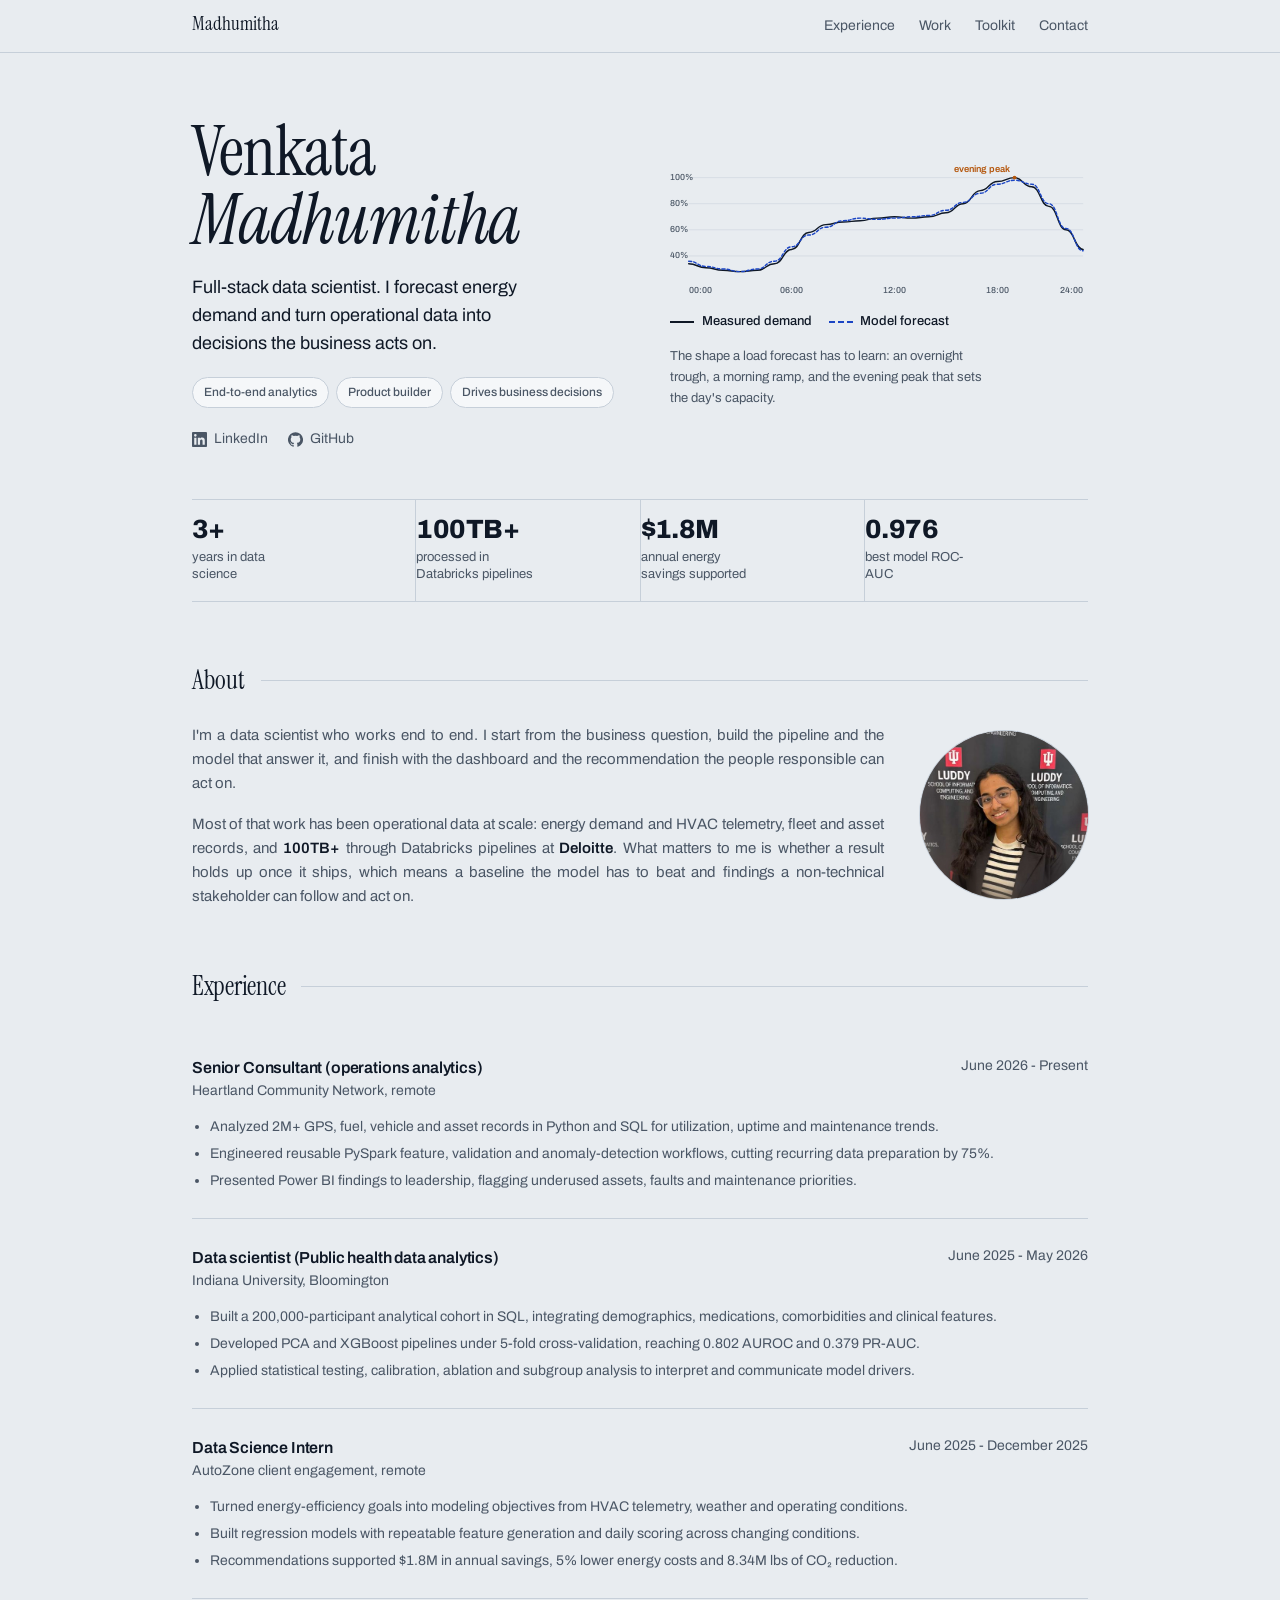
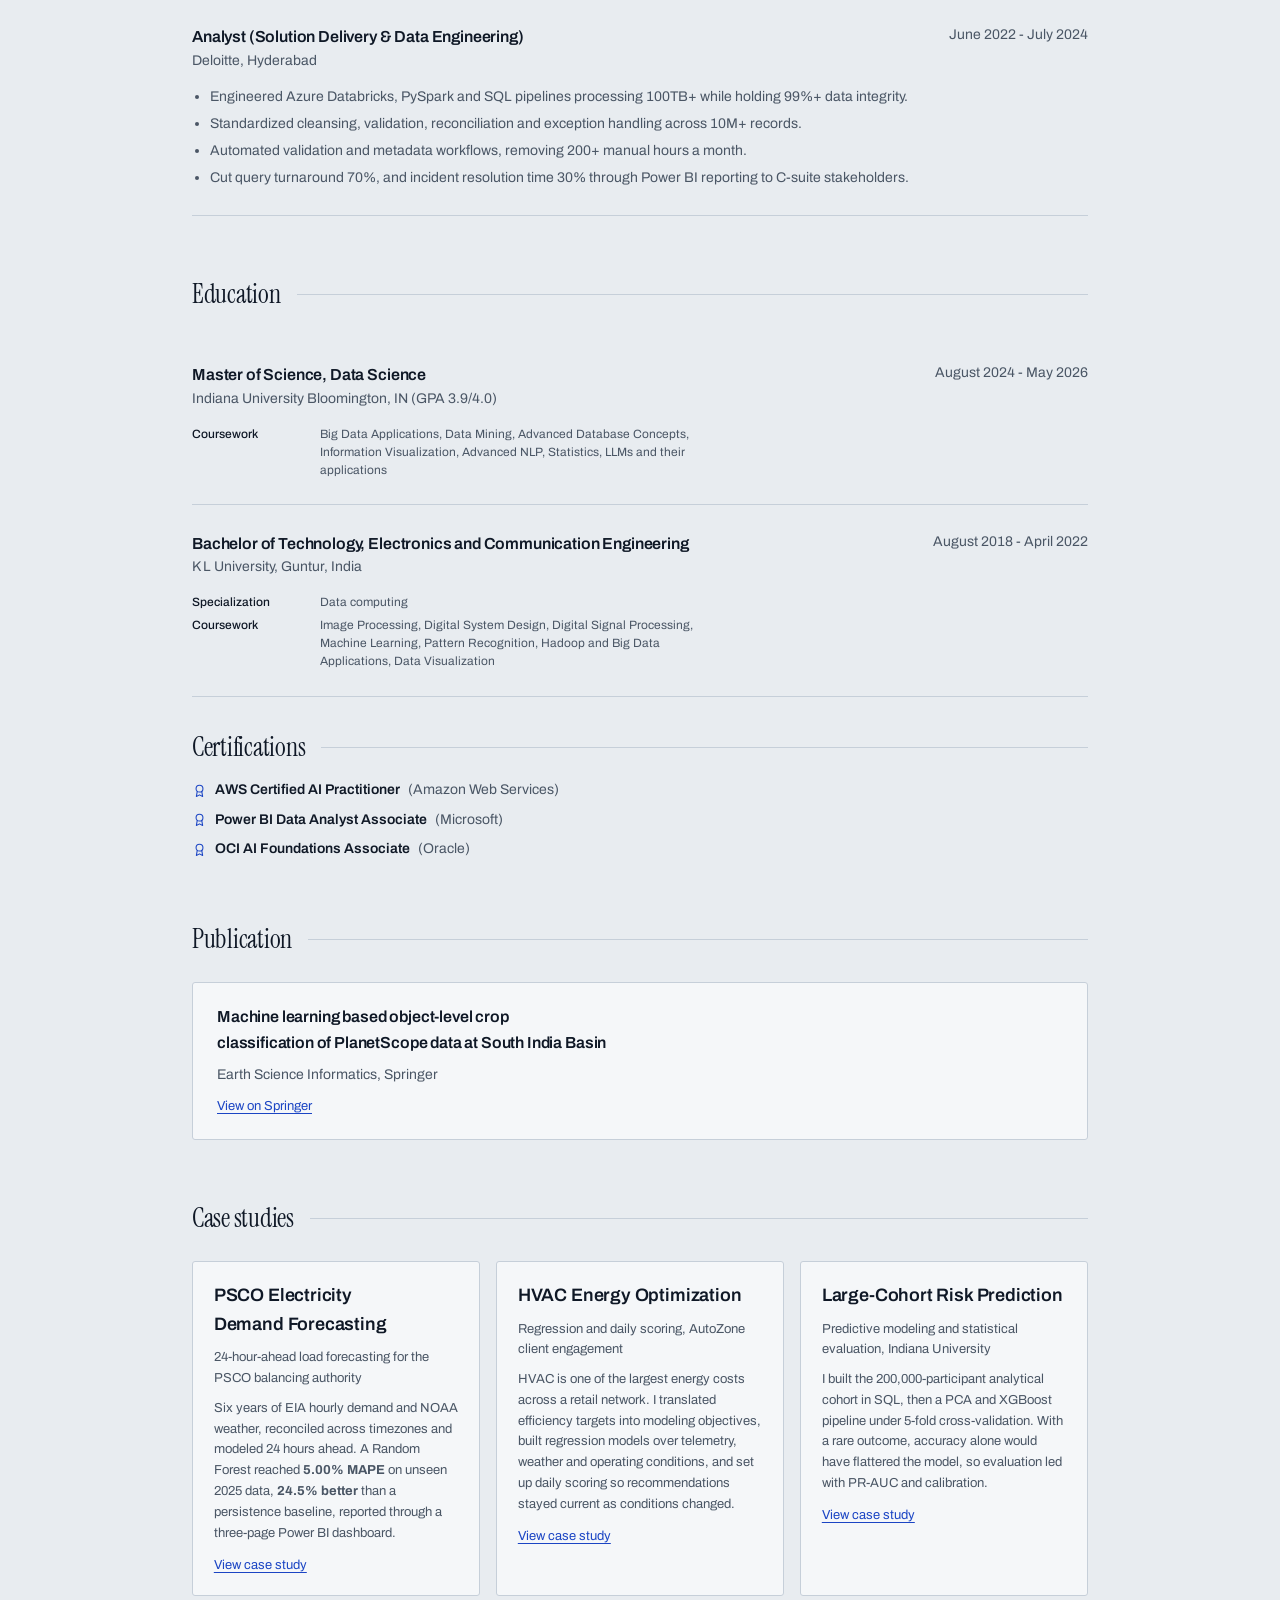
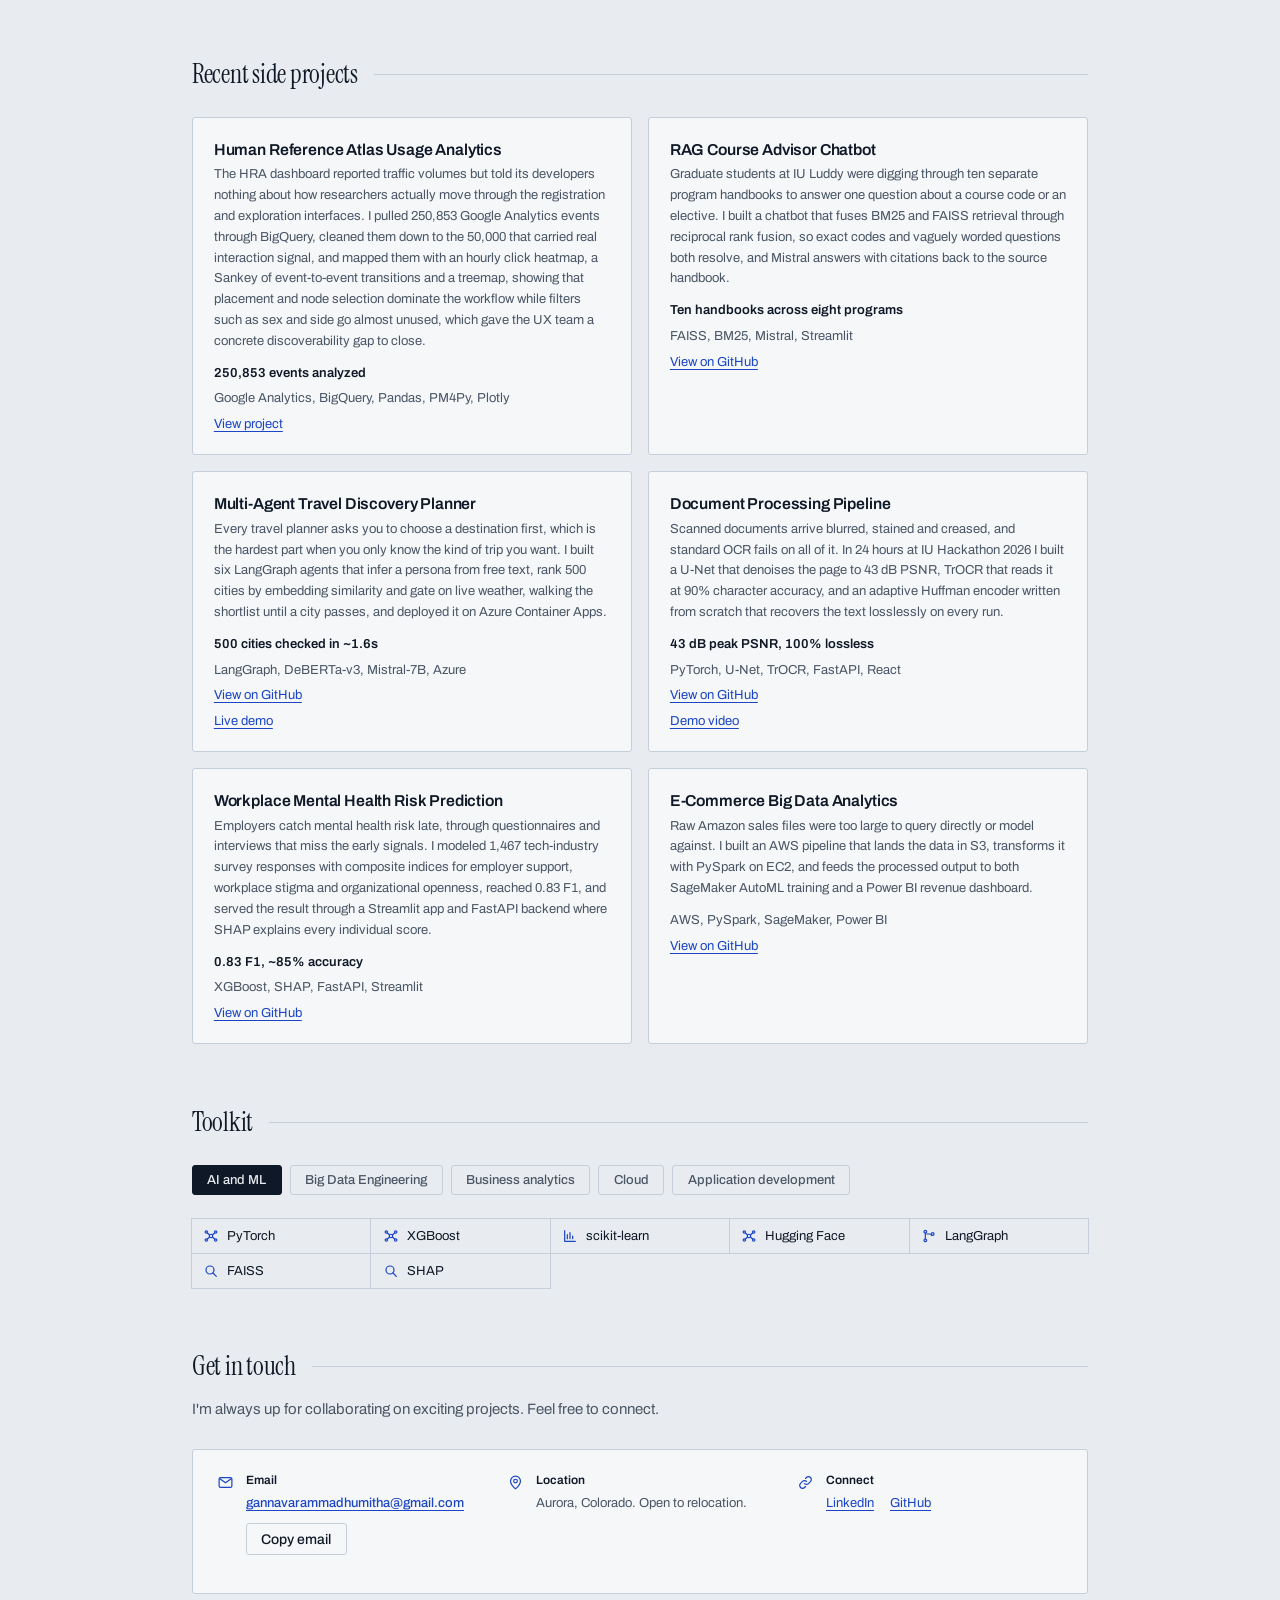
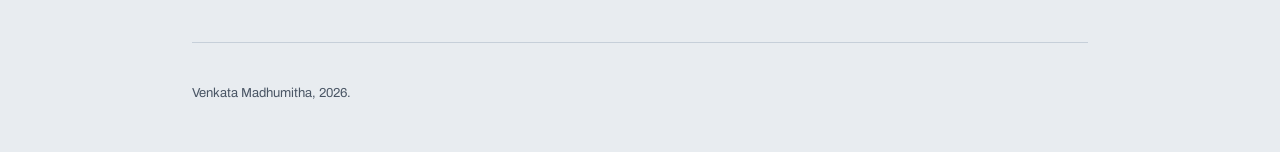
==== index.html @ 1f5f9b19 "Write the PSCO demand forecasting case study from the project notebook Replaces placeholder figures " ====
<!doctype html>
<html lang="en">
<head>
<meta charset="utf-8">
<meta name="viewport" content="width=device-width,initial-scale=1,viewport-fit=cover">
<title>Venkata Madhumitha</title>
<meta name="description" content="Venkata Madhumitha, data scientist. Energy demand forecasting, telemetry modeling, and the pipelines and dashboards behind them.">
<link rel="preconnect" href="https://fonts.googleapis.com">
<link rel="preconnect" href="https://fonts.gstatic.com" crossorigin>
<link rel="stylesheet" href="https://fonts.googleapis.com/css2?family=Archivo:wght@400;500;600;700;800&family=Instrument+Serif:ital@0;1&display=swap">
<link rel="stylesheet" href="style.css">
</head>
<body>
<header class="masthead">
  <div class="wrap">
    <strong>Madhumitha</strong>
    <nav aria-label="Sections">
      <a href="#roles">Experience</a>
      <a href="#work">Work</a>
      <a href="#toolkit">Toolkit</a>
      <a href="#reach">Contact</a>
    </nav>
  </div>
</header>

<div class="wrap">
  <div class="herorow">
    <div class="open">
      <h1>Venkata<br><em>Madhumitha</em></h1>
      <p class="say">Full-stack data scientist. I forecast energy demand and turn operational data into decisions the business acts on.</p>
      <p class="roles"><span>End-to-end analytics</span><span>Product builder</span><span>Drives business decisions</span></p>
      <p class="where"><a href="https://linkedin.com/in/madhumithagv" target="_blank" rel="noopener"><svg viewBox="0 0 24 24" aria-hidden="true"><path d="M20.45 20.45h-3.56v-5.57c0-1.33-.02-3.04-1.85-3.04-1.85 0-2.14 1.45-2.14 2.94v5.67H9.35V9h3.41v1.56h.05c.48-.9 1.63-1.85 3.37-1.85 3.6 0 4.27 2.37 4.27 5.45v6.29zM5.34 7.43a2.06 2.06 0 1 1 0-4.13 2.06 2.06 0 0 1 0 4.13zM7.12 20.45H3.55V9h3.57v11.45zM22.22 0H1.77C.79 0 0 .77 0 1.72v20.56C0 23.23.79 24 1.77 24h20.45c.98 0 1.78-.77 1.78-1.72V1.72C24 .77 23.2 0 22.22 0z"/></svg><span>LinkedIn</span></a><a href="https://github.com/madhumitha-gv" target="_blank" rel="noopener"><svg viewBox="0 0 24 24" aria-hidden="true"><path d="M12 .3a12 12 0 0 0-3.79 23.4c.6.11.82-.26.82-.58v-2.23c-3.34.73-4.04-1.42-4.04-1.42-.55-1.39-1.33-1.76-1.33-1.76-1.09-.74.08-.73.08-.73 1.2.09 1.84 1.24 1.84 1.24 1.07 1.84 2.81 1.31 3.5 1 .1-.78.42-1.31.76-1.61-2.67-.3-5.47-1.33-5.47-5.93 0-1.31.47-2.38 1.24-3.22-.14-.3-.54-1.52.1-3.18 0 0 1.01-.32 3.3 1.23a11.5 11.5 0 0 1 6 0c2.29-1.55 3.3-1.23 3.3-1.23.64 1.66.24 2.88.12 3.18a4.65 4.65 0 0 1 1.23 3.22c0 4.61-2.8 5.63-5.48 5.92.42.36.81 1.1.81 2.22v3.29c0 .32.21.7.82.58A12 12 0 0 0 12 .3z"/></svg><span>GitHub</span></a></p>
    </div>

    <figure>
      <svg class="plot" viewBox="0 0 760 250" role="img" aria-label="A daily electricity load curve. Demand dips overnight, ramps through the morning, plateaus at midday, and peaks in the early evening. A dashed forecast line tracks it closely.">
        <g id="plot-grid"></g>
        <path id="p-actual" class="actual" d=""></path>
        <path id="p-fc" class="fc" d=""></path>
        <g id="p-peak"></g>
      </svg>
      <div class="key">
        <span><i></i><b>Measured demand</b></span>
        <span class="f"><i></i><b>Model forecast</b></span>
      </div>
      <figcaption>The shape a load forecast has to learn: an overnight trough, a morning ramp, and the evening peak that sets the day's capacity.</figcaption>
    </figure>
  </div>

  <div class="readout">
    <div><b>3+</b><span>years in data science</span></div>
    <div><b>100TB+</b><span>processed in Databricks pipelines</span></div>
    <div><b>$1.8M</b><span>annual energy savings supported</span></div>
    <div><b>0.976</b><span>best model ROC-AUC</span></div>
  </div>

  <section id="about">
    <div class="titleblock"><h2>About</h2></div>
    <div class="aboutrow">
      <div class="prose">
        <p>I'm a data scientist who works end to end. I start from the business question, build the pipeline and the model that answer it, and finish with the dashboard and the recommendation the people responsible can act on.</p>
        <p>Most of that work has been operational data at scale: energy demand and HVAC telemetry, fleet and asset records, and <strong>100TB+</strong> through Databricks pipelines at <strong>Deloitte</strong>. What matters to me is whether a result holds up once it ships, which means a baseline the model has to beat and findings a non-technical stakeholder can follow and act on.</p>
      </div>
      <figure class="portrait">
        <span class="pframe">
          <img class="pbg" src="photo.jpg" alt="" aria-hidden="true">
          <img class="pfg" src="photo.jpg" width="560" height="747" alt="Venkata Madhumitha at the Luddy School of Informatics, Computing, and Engineering">
        </span>
      </figure>
    </div>
  </section>

  <section id="roles">
    <div class="titleblock"><h2>Experience</h2></div>
    <div class="role">
      <div><h3>Senior Consultant (operations analytics)</h3><p class="co">Heartland Community Network, remote</p></div>
      <div class="when">June 2026 - Present</div>
      <ul>
        <li>Analyzed 2M+ GPS, fuel, vehicle and asset records in Python and SQL for utilization, uptime and maintenance trends.</li>
        <li>Engineered reusable PySpark feature, validation and anomaly-detection workflows, cutting recurring data preparation by 75%.</li>
        <li>Presented Power BI findings to leadership, flagging underused assets, faults and maintenance priorities.</li>
      </ul>
    </div>
    <div class="role">
      <div><h3>Data scientist (Public health data analytics)</h3><p class="co">Indiana University, Bloomington</p></div>
      <div class="when">June 2025 - May 2026</div>
      <ul>
        <li>Built a 200,000-participant analytical cohort in SQL, integrating demographics, medications, comorbidities and clinical features.</li>
        <li>Developed PCA and XGBoost pipelines under 5-fold cross-validation, reaching 0.802 AUROC and 0.379 PR-AUC.</li>
        <li>Applied statistical testing, calibration, ablation and subgroup analysis to interpret and communicate model drivers.</li>
      </ul>
    </div>
    <div class="role">
      <div><h3>Data Science Intern</h3><p class="co">AutoZone client engagement, remote</p></div>
      <div class="when">June 2025 - December 2025</div>
      <ul>
        <li>Turned energy-efficiency goals into modeling objectives from HVAC telemetry, weather and operating conditions.</li>
        <li>Built regression models with repeatable feature generation and daily scoring across changing conditions.</li>
        <li>Recommendations supported $1.8M in annual savings, 5% lower energy costs and 8.34M lbs of CO&#8322; reduction.</li>
      </ul>
    </div>
    <div class="role">
      <div><h3>Analyst (Solution Delivery &amp; Data Engineering)</h3><p class="co">Deloitte, Hyderabad</p></div>
      <div class="when">June 2022 - July 2024</div>
      <ul>
        <li>Engineered Azure Databricks, PySpark and SQL pipelines processing 100TB+ while holding 99%+ data integrity.</li>
        <li>Standardized cleansing, validation, reconciliation and exception handling across 10M+ records.</li>
        <li>Automated validation and metadata workflows, removing 200+ manual hours a month.</li>
        <li>Cut query turnaround 70%, and incident resolution time 30% through Power BI reporting to C-suite stakeholders.</li>
      </ul>
    </div>
  </section>

  <section id="school">
    <div class="titleblock"><h2>Education</h2></div>
    <div class="role">
      <div><h3>Master of Science, Data Science</h3><p class="co">Indiana University Bloomington, IN (GPA 3.9/4.0)</p></div>
      <div class="when">August 2024 - May 2026</div>
      <dl class="facts">
        <dt>Coursework</dt><dd>Big Data Applications, Data Mining, Advanced Database Concepts, Information Visualization, Advanced NLP, Statistics, LLMs and their applications</dd>
      </dl>
    </div>
    <div class="role">
      <div><h3>Bachelor of Technology, Electronics and Communication Engineering</h3><p class="co">K L University, Guntur, India</p></div>
      <div class="when">August 2018 - April 2022</div>
      <dl class="facts">
        <dt>Specialization</dt><dd>Data computing</dd>
        <dt>Coursework</dt><dd>Image Processing, Digital System Design, Digital Signal Processing, Machine Learning, Pattern Recognition, Hadoop and Big Data Applications, Data Visualization</dd>
      </dl>
    </div>

    <div class="titleblock certs"><h2>Certifications</h2></div>
    <ul class="certlist">
      <li><svg viewBox="0 0 24 24" aria-hidden="true"><circle cx="12" cy="9" r="5.5"/><path d="M8.4 13.4 7 21.5l5-2.5 5 2.5-1.4-8.1"/></svg>AWS Certified AI Practitioner <span>(Amazon Web Services)</span></li>
      <li><svg viewBox="0 0 24 24" aria-hidden="true"><circle cx="12" cy="9" r="5.5"/><path d="M8.4 13.4 7 21.5l5-2.5 5 2.5-1.4-8.1"/></svg>Power BI Data Analyst Associate <span>(Microsoft)</span></li>
      <li><svg viewBox="0 0 24 24" aria-hidden="true"><circle cx="12" cy="9" r="5.5"/><path d="M8.4 13.4 7 21.5l5-2.5 5 2.5-1.4-8.1"/></svg>OCI AI Foundations Associate <span>(Oracle)</span></li>
    </ul>

  </section>

  <section id="pub">
    <div class="titleblock"><h2>Publication</h2></div>
    <article class="pubcard">
      <h3>Machine learning based object-level crop classification of PlanetScope data at South India Basin</h3>
      <p class="journal">Earth Science Informatics, Springer</p>
      <p class="more"><a href="https://link.springer.com/article/10.1007/s12145-022-00922-4" target="_blank" rel="noopener">View on Springer</a></p>
    </article>
  </section>

  <section id="work">
    <div class="titleblock"><h2>Case studies</h2></div>

    <div class="entries">
    <article class="entry">
      <div class="body">
        <h3>PSCO Electricity Demand Forecasting</h3>
        <p class="field">24-hour-ahead load forecasting for the PSCO balancing authority</p>
        <p>Six years of EIA hourly demand and NOAA weather, reconciled across timezones and modeled 24 hours ahead. A Random Forest reached <strong>5.00% MAPE</strong> on unseen 2025 data, <strong>24.5% better</strong> than a persistence baseline, reported through a three-page Power BI dashboard.</p>
        <p class="more"><a href="energy-demand-forecasting.html">View case study</a></p>
      </div>
    </article>

    <article class="entry">
      <div class="body">
        <h3>HVAC Energy Optimization</h3>
        <p class="field">Regression and daily scoring, AutoZone client engagement</p>
        <p>HVAC is one of the largest energy costs across a retail network. I translated efficiency targets into modeling objectives, built regression models over telemetry, weather and operating conditions, and set up daily scoring so recommendations stayed current as conditions changed.</p>
        <p class="more"><a href="hvac-energy-optimization.html">View case study</a></p>
      </div>
    </article>

    <article class="entry">
      <div class="body">
        <h3>Large-Cohort Risk Prediction</h3>
        <p class="field">Predictive modeling and statistical evaluation, Indiana University</p>
        <p>I built the 200,000-participant analytical cohort in SQL, then a PCA and XGBoost pipeline under 5-fold cross-validation. With a rare outcome, accuracy alone would have flattered the model, so evaluation led with PR-AUC and calibration.</p>
        <p class="more"><a href="large-cohort-risk-prediction.html">View case study</a></p>
      </div>
    </article>
    </div>
  </section>

  <section id="built">
    <div class="titleblock"><h2>Recent side projects</h2></div>
    <div class="list">
      <div class="row">
        <div>
          <h3>Human Reference Atlas Usage Analytics</h3>
          <p class="d">The HRA dashboard reported traffic volumes but told its developers nothing about how researchers actually move through the registration and exploration interfaces. I pulled 250,853 Google Analytics events through BigQuery, cleaned them down to the 50,000 that carried real interaction signal, and mapped them with an hourly click heatmap, a Sankey of event-to-event transitions and a treemap, showing that placement and node selection dominate the workflow while filters such as sex and side go almost unused, which gave the UX team a concrete discoverability gap to close.</p>
        </div>
        <div class="links">
          <span class="met">250,853 events analyzed</span>
          <span class="stack">Google Analytics, BigQuery, Pandas, PM4Py, Plotly</span>
          <a href="https://docs.google.com/document/d/1uz7vreOzreWLyboQrv101cdnDWT9Gq9s/edit" target="_blank" rel="noopener">View project</a>
        </div>
      </div>
      <div class="row">
        <div>
          <h3>RAG Course Advisor Chatbot</h3>
          <p class="d">Graduate students at IU Luddy were digging through ten separate program handbooks to answer one question about a course code or an elective. I built a chatbot that fuses BM25 and FAISS retrieval through reciprocal rank fusion, so exact codes and vaguely worded questions both resolve, and Mistral answers with citations back to the source handbook.</p>
        </div>
        <div class="links">
          <span class="met">Ten handbooks across eight programs</span>
          <span class="stack">FAISS, BM25, Mistral, Streamlit</span>
          <a href="https://github.com/madhumitha-gv/RAG-Course-Advisor-Chatbot" target="_blank" rel="noopener">View on GitHub</a>
        </div>
      </div>
      <div class="row">
        <div>
          <h3>Multi-Agent Travel Discovery Planner</h3>
          <p class="d">Every travel planner asks you to choose a destination first, which is the hardest part when you only know the kind of trip you want. I built six LangGraph agents that infer a persona from free text, rank 500 cities by embedding similarity and gate on live weather, walking the shortlist until a city passes, and deployed it on Azure Container Apps.</p>
        </div>
        <div class="links">
          <span class="met">500 cities checked in ~1.6s</span>
          <span class="stack">LangGraph, DeBERTa-v3, Mistral-7B, Azure</span>
          <a href="https://github.com/madhumitha-gv/Multi-Agent-Travel-Discovery-Planner" target="_blank" rel="noopener">View on GitHub</a>
          <a href="https://travel-planner.gentlemushroom-48179c71.centralus.azurecontainerapps.io" target="_blank" rel="noopener">Live demo</a>
        </div>
      </div>
      <div class="row">
        <div>
          <h3>Document Processing Pipeline</h3>
          <p class="d">Scanned documents arrive blurred, stained and creased, and standard OCR fails on all of it. In 24 hours at IU Hackathon 2026 I built a U-Net that denoises the page to 43 dB PSNR, TrOCR that reads it at 90% character accuracy, and an adaptive Huffman encoder written from scratch that recovers the text losslessly on every run.</p>
        </div>
        <div class="links">
          <span class="met">43 dB peak PSNR, 100% lossless</span>
          <span class="stack">PyTorch, U-Net, TrOCR, FastAPI, React</span>
          <a href="https://github.com/madhumitha-gv/OCR-engine" target="_blank" rel="noopener">View on GitHub</a>
          <a href="https://www.youtube.com/watch?v=3fcLQcOCGw4" target="_blank" rel="noopener">Demo video</a>
        </div>
      </div>
      <div class="row">
        <div>
          <h3>Workplace Mental Health Risk Prediction</h3>
          <p class="d">Employers catch mental health risk late, through questionnaires and interviews that miss the early signals. I modeled 1,467 tech-industry survey responses with composite indices for employer support, workplace stigma and organizational openness, reached 0.83 F1, and served the result through a Streamlit app and FastAPI backend where SHAP explains every individual score.</p>
        </div>
        <div class="links">
          <span class="met">0.83 F1, ~85% accuracy</span>
          <span class="stack">XGBoost, SHAP, FastAPI, Streamlit</span>
          <a href="https://github.com/madhumitha-gv/Workplace-Mental-Health-Risk-Prediction" target="_blank" rel="noopener">View on GitHub</a>
        </div>
      </div>
      <div class="row">
        <div>
          <h3>E-Commerce Big Data Analytics</h3>
          <p class="d">Raw Amazon sales files were too large to query directly or model against. I built an AWS pipeline that lands the data in S3, transforms it with PySpark on EC2, and feeds the processed output to both SageMaker AutoML training and a Power BI revenue dashboard.</p>
        </div>
        <div class="links">
          <span class="stack">AWS, PySpark, SageMaker, Power BI</span>
          <a href="https://github.com/madhumitha-gv/EcommerceBigDataAnalytics" target="_blank" rel="noopener">View on GitHub</a>
        </div>
      </div>
    </div>
  </section>

  <section id="toolkit">
    <div class="titleblock"><h2>Toolkit</h2></div>
    <div class="tabs" role="tablist" aria-label="Skill categories">
      <button class="tab" role="tab" id="t-ai" aria-selected="true" data-cat="ai">AI and ML</button>
      <button class="tab" role="tab" id="t-ds" aria-selected="false" data-cat="ds">Big Data Engineering</button>
      <button class="tab" role="tab" id="t-biz" aria-selected="false" data-cat="biz">Business analytics</button>
      <button class="tab" role="tab" id="t-cloud" aria-selected="false" data-cat="cloud">Cloud</button>
      <button class="tab" role="tab" id="t-app" aria-selected="false" data-cat="app">Application development</button>
    </div>
    <div class="tools" id="tools" role="tabpanel" aria-live="polite"></div>
  </section>

  <section id="reach">
    <div class="titleblock"><h2>Get in touch</h2></div>
    <p class="intro">I'm always up for collaborating on exciting projects. Feel free to connect.</p>
    <div class="cinfo">
      <div class="cline">
        <svg viewBox="0 0 24 24" aria-hidden="true"><rect x="3" y="5" width="18" height="14" rx="2"/><path d="m3.5 6.5 8.5 6 8.5-6"/></svg>
        <div>
          <b>Email</b>
          <span><a class="mail" id="mail" href="mailto:gannavarammadhumitha@gmail.com">gannavarammadhumitha@gmail.com</a></span>
          <button class="copy" id="copy" type="button">Copy email</button>
          <span class="said" id="said" role="status"></span>
        </div>
      </div>
      <div class="cline">
        <svg viewBox="0 0 24 24" aria-hidden="true"><path d="M12 21s7-5.6 7-11a7 7 0 1 0-14 0c0 5.4 7 11 7 11z"/><circle cx="12" cy="10" r="2.6"/></svg>
        <div><b>Location</b><span>Aurora, Colorado. Open to relocation.</span></div>
      </div>
      <div class="cline">
        <svg viewBox="0 0 24 24" aria-hidden="true"><path d="M10.5 13.5a4 4 0 0 0 5.7 0l2.8-2.8a4 4 0 0 0-5.7-5.7l-1.3 1.3"/><path d="M13.5 10.5a4 4 0 0 0-5.7 0L5 13.3a4 4 0 0 0 5.7 5.7l1.3-1.3"/></svg>
        <div><b>Connect</b><span class="clinks"><a href="https://linkedin.com/in/madhumithagv" target="_blank" rel="noopener">LinkedIn</a><a href="https://github.com/madhumitha-gv" target="_blank" rel="noopener">GitHub</a></span></div>
      </div>
    </div>
  </section>

  <footer>Venkata Madhumitha, 2026.</footer>
</div>

<script>
(function () {
  var W = 760, H = 250, L = 34, R = 8, T = 22, B = 26;
  // Normalized hourly demand: overnight trough, morning ramp, midday plateau, evening peak.
  var actual = [0.34,0.31,0.29,0.28,0.29,0.34,0.45,0.58,0.64,0.66,0.67,0.69,0.70,0.69,0.70,0.73,0.80,0.90,0.97,1.00,0.93,0.78,0.60,0.45];
  var fc     = [0.36,0.32,0.30,0.28,0.30,0.36,0.47,0.56,0.62,0.67,0.69,0.68,0.69,0.70,0.71,0.75,0.81,0.88,0.95,0.98,0.95,0.80,0.61,0.44];
  function x(i) { return L + (W - L - R) * (i / 23); }
  function y(v) { return T + (H - T - B) * (1 - (v - 0.2) / 0.85); }
  function curve(vals) {
    var d = 'M' + x(0).toFixed(1) + ' ' + y(vals[0]).toFixed(1);
    for (var i = 0; i < vals.length - 1; i++) {
      var xm = (x(i) + x(i + 1)) / 2;
      d += ' C' + xm.toFixed(1) + ' ' + y(vals[i]).toFixed(1) + ' ' + xm.toFixed(1) + ' ' + y(vals[i + 1]).toFixed(1) + ' ' + x(i + 1).toFixed(1) + ' ' + y(vals[i + 1]).toFixed(1);
    }
    return d;
  }
  var g = '', levels = [0.4, 0.6, 0.8, 1.0];
  for (var k = 0; k < levels.length; k++) {
    var yy = y(levels[k]).toFixed(1);
    g += '<line class="grid" x1="' + L + '" y1="' + yy + '" x2="' + (W - R) + '" y2="' + yy + '"/>';
    g += '<text class="axis" x="0" y="' + (parseFloat(yy) + 4) + '">' + Math.round(levels[k] * 100) + '%</text>';
  }
  [0, 6, 12, 18, 23].forEach(function (h) {
    var lab = h === 23 ? '24:00' : (h < 10 ? '0' + h : h) + ':00';
    g += '<text class="axis" x="' + x(h).toFixed(1) + '" y="' + (H - 6) + '" text-anchor="' + (h === 0 ? 'start' : h === 23 ? 'end' : 'middle') + '">' + lab + '</text>';
  });
  document.getElementById('plot-grid').innerHTML = g;

  var pa = document.getElementById('p-actual'), pf = document.getElementById('p-fc');
  pa.setAttribute('d', curve(actual));
  pf.setAttribute('d', curve(fc));

  var pk = 19;
  document.getElementById('p-peak').innerHTML =
    '<circle class="peak-dot" cx="' + x(pk).toFixed(1) + '" cy="' + y(actual[pk]).toFixed(1) + '" r="3.5"/>' +
    '<text class="peak-txt" x="' + (x(pk) - 8).toFixed(1) + '" y="' + (y(actual[pk]) - 10).toFixed(1) + '" text-anchor="end">evening peak</text>';

  // One orchestrated moment: the measured line draws itself, the forecast follows it in.
  var reduce = window.matchMedia && window.matchMedia('(prefers-reduced-motion: reduce)').matches;
  if (!reduce) {
    [[pa, 0], [pf, 400]].forEach(function (pair) {
      var p = pair[0], len = p.getTotalLength();
      p.style.strokeDasharray = len + ' ' + len;
      p.style.strokeDashoffset = len;
      p.getBoundingClientRect();
      p.style.transition = 'stroke-dashoffset 1400ms cubic-bezier(.4,0,.2,1) ' + pair[1] + 'ms';
      p.style.strokeDashoffset = '0';
    });
    setTimeout(function () { pf.style.transition = 'none'; pf.style.strokeDasharray = '5 4'; pf.style.strokeDashoffset = '0'; }, 1900);
  } else {
    pf.style.strokeDasharray = '5 4';
  }

  var ICONS = {
    chart: '<path d="M4 20V4M4 20h16M8 16v-6M12 16V7M16 16v-4"/>',
    brain: '<circle cx="12" cy="12" r="2.6"/><circle cx="5" cy="6" r="1.8"/><circle cx="19" cy="6" r="1.8"/><circle cx="5" cy="18" r="1.8"/><circle cx="19" cy="18" r="1.8"/><path d="M6.6 7.4 10 10.4M17.4 7.4 14 10.4M6.6 16.6 10 13.6M17.4 16.6 14 13.6"/>',
    wave: '<path d="M3 15c2.5 0 2.5-6 5-6s2.5 9 5 9 2.5-12 5-12 2.5 6 3 6"/>',
    layers: '<path d="M12 3l9 4.8-9 4.8-9-4.8z"/><path d="M3 12.6 12 17.4l9-4.8M3 17.4 12 22.2l9-4.8"/>',
    db: '<ellipse cx="12" cy="6" rx="7.5" ry="3"/><path d="M4.5 6v12c0 1.7 3.4 3 7.5 3s7.5-1.3 7.5-3V6M4.5 12c0 1.7 3.4 3 7.5 3s7.5-1.3 7.5-3"/>',
    cloud: '<path d="M7 18h10a4 4 0 0 0 .5-8A6 6 0 0 0 6 9.5 4.3 4.3 0 0 0 7 18z"/>',
    code: '<path d="M8.5 8 4 12l4.5 4M15.5 8 20 12l-4.5 4M13.5 5l-3 14"/>',
    box: '<path d="M12 3l8 4.5v9L12 21l-8-4.5v-9z"/><path d="M4 7.5l8 4.5 8-4.5M12 12v9"/>',
    chat: '<path d="M4 5h16v11H9l-5 4z"/><path d="M8 9.5h8M8 12.5h5"/>',
    find: '<circle cx="10.5" cy="10.5" r="6"/><path d="M15 15l5 5"/>',
    grid: '<rect x="3.5" y="3.5" width="17" height="17" rx="1.5"/><path d="M3.5 9.5h17M3.5 15h17M9.5 3.5v17"/>',
    gear: '<circle cx="12" cy="12" r="3.2"/><path d="M12 3v2.4M12 18.6V21M3 12h2.4M18.6 12H21M5.6 5.6l1.7 1.7M16.7 16.7l1.7 1.7M18.4 5.6l-1.7 1.7M7.3 16.7l-1.7 1.7"/>',
    target: '<circle cx="12" cy="12" r="8"/><circle cx="12" cy="12" r="3.5"/><circle cx="12" cy="12" r="0.6"/>',
    branch: '<circle cx="6.5" cy="5.5" r="2"/><circle cx="6.5" cy="18.5" r="2"/><circle cx="17.5" cy="9" r="2"/><path d="M6.5 7.5v9M8.5 9h5.2c.9 0 1.8.6 1.8 1.6V11"/>'
  };
  var SKILLS = {
    ai: [['PyTorch','brain'],['XGBoost','brain'],['scikit-learn','chart'],['Hugging Face','brain'],['LangGraph','branch'],['FAISS','find'],['SHAP','find']],
    ds: [['Python','code'],['R','chart'],['SQL','db'],['Pandas','layers'],['NumPy','layers'],['Databricks','layers'],['Apache Spark','layers'],['PySpark','code'],['Hadoop','layers'],['Snowflake','db'],['BigQuery','db'],['PostgreSQL','db'],['SQL Server','db']],
    biz: [['Power BI','grid'],['DAX','code'],['Tableau','grid'],['Power Apps','grid'],['Process Automation','gear']],
    cloud: [['AWS','cloud'],['Azure','cloud'],['GCP','cloud'],['SageMaker','cloud'],['S3','box'],['EC2','box'],['Azure Container Apps','cloud']],
    app: [['FastAPI','code'],['Streamlit','grid'],['React','code'],['Docker','box'],['Git','branch'],['Bash','code']]
  };





  function paint(cat) {
    document.getElementById('tools').innerHTML = SKILLS[cat].map(function (t) {
      return '<div class="tool"><svg viewBox="0 0 24 24" aria-hidden="true">' + ICONS[t[1]] + '</svg>' + t[0] + '</div>';
    }).join('');
  }
  Array.prototype.forEach.call(document.querySelectorAll('.tab'), function (tab) {
    tab.addEventListener('click', function () {
      Array.prototype.forEach.call(document.querySelectorAll('.tab'), function (o) {
        o.setAttribute('aria-selected', o === tab ? 'true' : 'false');
      });
      paint(tab.dataset.cat);
    });
  });
  paint('ai');

  document.getElementById('copy').addEventListener('click', function () {
    var el = document.getElementById('mail'), said = document.getElementById('said');
    function pick() {
      var r = document.createRange(); r.selectNodeContents(el);
      var s = window.getSelection(); s.removeAllRanges(); s.addRange(r);
      said.textContent = 'Email selected. Press Ctrl+C or Command+C to copy.';
    }
    if (navigator.clipboard && navigator.clipboard.writeText) {
      navigator.clipboard.writeText(el.textContent).then(function () { said.textContent = 'Copied.'; }, pick);
    } else { pick(); }
  });
})();
</script>
</body>
</html>
---- style.css ----
/* Base reset (matches the artifact host's own skeleton, so the hosted copy renders identically). */
:root { color-scheme: light; box-sizing: border-box; padding-top: env(safe-area-inset-top, 0px); padding-bottom: env(safe-area-inset-bottom, 0px); }
html { scroll-padding-top: env(safe-area-inset-top, 0px); }
body { margin: 0; padding: 0; }
img { max-width: 100%; }
[hidden] { display: none !important; }

/* Layout: one left-aligned measured column on plotting paper; section names set into the hairline rule; each project's measured result set large at the left of a ruled entry. */
:root {
  --paper: #e8ecf0;
  --surface: #f5f7f9;
  --ink: #0f1826;
  --ink-2: #4a5665;
  --rule: #c6cfd9;
  --signal: #1b45c4;
  --peak: #b4560c;
  --serif: "Instrument Serif", Georgia, "Times New Roman", serif;
  --sans: "Archivo", system-ui, -apple-system, "Segoe UI", Helvetica, sans-serif;
}
@media (prefers-color-scheme: dark) {
  :root:not([data-theme="light"]) {
    --paper: #0c111a; --surface: #141b27; --ink: #e6ebf2; --ink-2: #93a1b3;
    --rule: #26313f; --signal: #8aa4ff; --peak: #e2a05c;
    color-scheme: dark;
  }
}
:root[data-theme="dark"] {
  --paper: #0c111a; --surface: #141b27; --ink: #e6ebf2; --ink-2: #93a1b3;
  --rule: #26313f; --signal: #8aa4ff; --peak: #e2a05c;
  color-scheme: dark;
}

* { box-sizing: border-box; }
html { scroll-behavior: smooth; }
body {
  background: var(--paper);
  color: var(--ink);
  font: 400 0.9375rem/1.6 var(--sans);
  font-variant-numeric: tabular-nums;
  -webkit-font-smoothing: antialiased;
}
.wrap {
  max-width: 58rem; margin: 0 auto;
  padding-left: max(16px, env(safe-area-inset-left, 0px));
  padding-right: max(16px, env(safe-area-inset-right, 0px));
}
p { margin: 0; max-width: 62ch; }
h1, h2, h3 { margin: 0; font-weight: 600; letter-spacing: -0.01em; text-wrap: balance; }
a { color: var(--signal); text-decoration-thickness: 1px; text-underline-offset: 0.22em; }
a:focus-visible, button:focus-visible { outline: 2px solid var(--signal); outline-offset: 3px; }

/* Masthead */
body::before { content: ""; position: fixed; inset: 0 0 auto; height: env(safe-area-inset-top, 0px); z-index: 10; background: var(--paper); }
.masthead { position: sticky; top: env(safe-area-inset-top, 0px); z-index: 5; background: var(--paper); border-bottom: 1px solid var(--rule); }
.masthead .wrap { display: flex; align-items: baseline; justify-content: space-between; gap: 1.5rem; padding-block: 0.9rem; }
.masthead strong { font: 400 1.2rem/1 var(--serif); }
.masthead nav { display: flex; gap: 1.5rem; }
.masthead nav a { color: var(--ink-2); text-decoration: none; font-size: 0.875rem; }
.masthead nav a:hover { color: var(--ink); text-decoration: underline; text-underline-offset: 0.22em; }

/* Opening: name and the load curve side by side */
.herorow { display: grid; grid-template-columns: 1.05fr 1fr; gap: 2.5rem; align-items: center; padding-block: 4rem 2.5rem; }
.open { display: grid; gap: 1.25rem; }
.open h1 { font: 400 clamp(2.5rem, 7vw, 4.4rem)/0.97 var(--serif); letter-spacing: -0.015em; }
.open h1 em { font-style: italic; }
.open .say { font-size: clamp(1rem, 1.7vw, 1.125rem); line-height: 1.55; max-width: 34ch; color: var(--ink); }
.roles { display: flex; flex-wrap: wrap; gap: 0.4rem; }
.roles span { font-size: 0.75rem; font-weight: 500; padding: 0.3rem 0.7rem; border: 1px solid var(--rule); border-radius: 999px; color: var(--ink-2); background: var(--surface); }
.where { display: flex; align-items: center; gap: 1.25rem; flex-wrap: wrap; font-size: 0.875rem; }
.where a { display: inline-flex; align-items: center; gap: 0.45rem; color: var(--ink-2); text-decoration: none; }
.where a:hover { color: var(--signal); }
.where a:hover span { text-decoration: underline; text-underline-offset: 0.22em; }
.where svg { width: 15px; height: 15px; flex: none; fill: currentColor; }

/* The figure */
figure { margin: 0; display: grid; gap: 0.9rem; }
.plot { width: 100%; height: auto; display: block; overflow: visible; }
.plot .grid { stroke: var(--rule); stroke-width: 1; }
.plot .axis { fill: var(--ink-2); font: 500 16px var(--sans); }
.plot .actual { fill: none; stroke: var(--ink); stroke-width: 2.6; stroke-linecap: round; stroke-linejoin: round; }
.plot .fc { fill: none; stroke: var(--signal); stroke-width: 2.6; stroke-linecap: round; }
.plot .peak-dot { fill: var(--peak); }
.plot .peak-txt { fill: var(--peak); font: 600 17px var(--sans); }
figcaption { color: var(--ink-2); font-size: 0.8125rem; max-width: 46ch; }
.key { display: flex; gap: 1.1rem; flex-wrap: wrap; font-size: 0.8125rem; color: var(--ink-2); }
.key b { font-weight: 500; color: var(--ink); }
.key i { display: inline-block; width: 1.5rem; height: 0; border-top: 2px solid var(--ink); vertical-align: middle; margin-right: 0.45rem; }
.key .f i { border-top-style: dashed; border-color: var(--signal); }

/* Readout strip */
.readout { display: grid; grid-template-columns: repeat(4, 1fr); gap: 1px; background: var(--rule); border-block: 1px solid var(--rule); margin-block: 0.5rem 0; }
.readout div { background: var(--paper); padding: 1.1rem 0.5rem 1.1rem 0; }
.readout b { display: block; font: 800 clamp(1.25rem, 2.7vw, 1.65rem)/1 var(--sans); letter-spacing: -0.02em; }
.readout span { display: block; margin-top: 0.35rem; color: var(--ink-2); font-size: 0.8125rem; line-height: 1.3; max-width: 17ch; }

/* Section rules */
section { padding-block: 4rem 0; scroll-margin-top: 4.5rem; }
.titleblock { display: grid; grid-template-columns: auto 1fr; align-items: center; gap: 1rem; margin-bottom: 1.75rem; }
.titleblock h2 { font: 400 clamp(1.3rem, 2.4vw, 1.65rem)/1.1 var(--serif); }
.titleblock::after { content: ""; height: 1px; background: var(--rule); }
.intro { color: var(--ink-2); margin-bottom: 1.75rem; margin-top: -0.75rem; }

/* About: justified text beside the portrait */
.aboutrow { display: grid; grid-template-columns: 1fr 10.5rem; gap: 2.25rem; align-items: center; }
.prose { display: grid; gap: 1.1rem; }
.prose p { color: var(--ink-2); text-align: justify; hyphens: auto; max-width: none; }
.portrait { margin: 0; }
/* Circular portrait. Two stacked copies: a blurred one behind, and a sharp one masked
   to a soft-edged disc over it, so the backdrop reads as blurred around the subject. */
.pframe { display: block; position: relative; width: 100%; aspect-ratio: 1 / 1; border-radius: 50%; overflow: hidden; box-shadow: 0 0 0 1px var(--rule); }
.pframe img { position: absolute; inset: 0; width: 100%; height: 100%; object-fit: cover; object-position: 50% 26%; display: block; transform: scale(1.28); }
.pbg { filter: blur(7px); transform: scale(1.45); }
.pfg { -webkit-mask-image: radial-gradient(circle at 50% 44%, #000 42%, rgba(0,0,0,0) 72%);
       mask-image: radial-gradient(circle at 50% 44%, #000 42%, rgba(0,0,0,0) 72%); }
.prose strong { color: var(--ink); font-weight: 600; }

/* Featured entries as boxes */
.entries { display: grid; grid-template-columns: repeat(3, minmax(0, 1fr)); gap: 1rem; }
.entry { border: 1px solid var(--rule); border-radius: 3px; background: var(--surface); padding: 1.2rem 1.3rem; display: grid; align-content: start; }
.body { min-width: 0; display: grid; gap: 0.55rem; align-content: start; }
.body h3 { font-size: 1.125rem; }
.body .field { color: var(--ink-2); font-size: 0.8125rem; }
.body p { color: var(--ink-2); font-size: 0.8125rem; line-height: 1.6; }
.body ul { margin: 0; padding-left: 1.15rem; display: grid; gap: 0.3rem; color: var(--ink-2); font-size: 0.9375rem; }
.body ul b { color: var(--ink); font-weight: 600; }
.stack { color: var(--ink-2); font-size: 0.8125rem; }
.more { display: flex; gap: 1.1rem; flex-wrap: wrap; font-size: 0.8125rem; margin-top: 0.15rem; }

/* Side projects as boxes */
.list { display: grid; grid-template-columns: repeat(2, minmax(0, 1fr)); gap: 1rem; }
.row { border: 1px solid var(--rule); border-radius: 3px; background: var(--surface); padding: 1.2rem 1.3rem; display: grid; gap: 0.5rem; align-content: start; }
.row h3 { font-size: 0.9875rem; }
.row .d { color: var(--ink-2); font-size: 0.8125rem; line-height: 1.6; margin-top: 0.15rem; }
.met { font-weight: 600; font-size: 0.875rem; }
.row .met { font-size: 0.8125rem; }
.row .links { display: grid; gap: 0.3rem; justify-items: start; font-size: 0.8125rem; margin-top: 0.2rem; }

/* Roles */
.role { display: grid; grid-template-columns: 1fr auto; gap: 0.35rem 2rem; padding-block: 1.6rem; border-bottom: 1px solid var(--rule); }
.role:first-of-type { border-top: 1px solid var(--rule); }
.role h3 { font-size: 1rem; }
.role .co { color: var(--ink-2); font-size: 0.875rem; }
.role .when { color: var(--ink-2); font-size: 0.875rem; text-align: right; white-space: nowrap; }
.role ul { grid-column: 1 / -1; margin: 0.5rem 0 0; padding-left: 1.1rem; display: grid; gap: 0.28rem; color: var(--ink-2); font-size: 0.875rem; }

/* Certifications */
.certlist { list-style: none; margin: 0; padding: 0; display: grid; gap: 0.45rem; }
.certlist li { display: flex; align-items: center; gap: 0.5rem; font-size: 0.875rem; font-weight: 600; }
.certlist span { color: var(--ink-2); font-weight: 400; }
.certlist svg { width: 15px; height: 15px; flex: none; stroke: var(--signal); fill: none; stroke-width: 1.7; stroke-linecap: round; stroke-linejoin: round; }
.tabs { display: flex; flex-wrap: wrap; gap: 0.5rem; margin-bottom: 1.5rem; }
.tab { font: 500 0.8125rem var(--sans); color: var(--ink-2); background: transparent; border: 1px solid var(--rule); border-radius: 3px; padding: 0.45rem 0.9rem; cursor: pointer; }
.tab:hover { color: var(--ink); border-color: var(--ink-2); }
.tab[aria-selected="true"] { background: var(--ink); border-color: var(--ink); color: var(--paper); }
/* Each tile carries its own hairline, so a part-filled last row leaves no painted gaps. */
.tools { display: grid; grid-template-columns: repeat(auto-fill, minmax(10rem, 1fr)); gap: 1px; }
.tool { box-shadow: 0 0 0 1px var(--rule); padding: 0.55rem 0.7rem; display: flex; align-items: center; gap: 0.5rem; font-size: 0.8125rem; line-height: 1.25; }
.tool svg { width: 16px; height: 16px; flex: none; stroke: var(--signal); fill: none; stroke-width: 1.8; stroke-linecap: round; stroke-linejoin: round; }
.facts { grid-column: 1 / -1; margin: 0.55rem 0 0; display: grid; grid-template-columns: 7rem 1fr; gap: 0.3rem 1rem; font-size: 0.75rem; line-height: 1.5; color: var(--ink-2); }
.facts dt { color: var(--ink); font-weight: 500; }
.facts dd { margin: 0; max-width: 56ch; }
.facts dd b { color: var(--ink); font-weight: 600; }
.titleblock.certs { margin-top: 2.25rem; margin-bottom: 1.1rem; }
.pubcard { border: 1px solid var(--rule); border-radius: 3px; background: var(--surface); padding: 1.35rem 1.5rem; display: grid; gap: 0.5rem; }
.pubcard h3 { font-size: 1rem; max-width: 58ch; }
.pubcard .journal { color: var(--ink-2); font-size: 0.875rem; }
.pubcard .summary { font-size: 0.8125rem; line-height: 1.65; color: var(--ink-2); max-width: 70ch; }
.pubcard .more { margin-top: 0.15rem; }

/* Get in touch */
.cinfo { border: 1px solid var(--rule); border-radius: 3px; background: var(--surface); padding: 1.35rem 1.5rem; display: grid; grid-template-columns: repeat(3, minmax(0, 1fr)); gap: 1.5rem; align-items: start; }
.cinfo .copy { margin-top: 0.6rem; }
.cline { display: grid; grid-template-columns: auto 1fr; gap: 0.75rem; align-items: start; }
.cline svg { width: 17px; height: 17px; margin-top: 0.15rem; stroke: var(--signal); fill: none; stroke-width: 1.7; stroke-linecap: round; stroke-linejoin: round; }
.cline b { display: block; font-size: 0.75rem; font-weight: 600; }
.cline span { display: block; color: var(--ink-2); font-size: 0.8125rem; margin-top: 0.15rem; }
.mail { user-select: all; word-break: break-all; font-weight: 500; }
.cline .clinks { display: flex; gap: 1rem; }
button.copy {
  font: 500 0.875rem var(--sans); color: var(--ink); background: var(--surface);
  border: 1px solid var(--rule); border-radius: 3px; padding: 0.45rem 0.9rem; cursor: pointer;
}
button.copy:hover { border-color: var(--signal); color: var(--signal); }
.said { display: block; color: var(--ink-2); font-size: 0.75rem; min-height: 1.1em; margin-top: 0.35rem; }
footer { padding-block: 2.5rem 3rem; color: var(--ink-2); font-size: 0.8125rem; border-top: 1px solid var(--rule); margin-top: 3rem; }

@media (max-width: 1000px) {
  .entries { grid-template-columns: repeat(2, minmax(0, 1fr)); }
}
@media (max-width: 560px) {
  .entries, .list { grid-template-columns: 1fr; }
}
@media (max-width: 760px) {
  .readout { grid-template-columns: 1fr 1fr; }
  .cinfo { grid-template-columns: 1fr; gap: 1.1rem; }
  .tools { grid-template-columns: repeat(2, 1fr); }
  .tab { font-size: 0.8125rem; padding: 0.4rem 0.7rem; }
  .role { grid-template-columns: 1fr; }
  .role .when { text-align: left; }
  .facts { grid-template-columns: 1fr; gap: 0.1rem 0; }
  .facts dd { margin-bottom: 0.5rem; }
  .masthead nav { gap: 1.1rem; }
  .masthead nav a { font-size: 0.875rem; }
  .masthead nav a[href="#toolkit"] { display: none; }
  .herorow { grid-template-columns: 1fr; gap: 1.75rem; padding-block: 2.5rem 2rem; }
  /* The viewBox scales type down with the drawing, so the plot's labels need to start larger. */
  .plot .axis { font-size: 20px; }
  .plot .peak-txt { font-size: 21px; }
  .plot .actual, .plot .fc { stroke-width: 3; }
}
@media (prefers-reduced-motion: reduce) { html { scroll-behavior: auto; } }

/* ---- Case study pages ---- */
.backbar { border-bottom: 1px solid var(--rule); }
.backbar .wrap { display: flex; align-items: baseline; justify-content: space-between; gap: 1.5rem; padding-block: 0.9rem; }
.backbar a.home { font: 400 1.2rem/1 var(--serif); color: var(--ink); text-decoration: none; }
.backbar a.back { font-size: 0.875rem; color: var(--ink-2); text-decoration: none; }
.backbar a.back:hover { color: var(--signal); text-decoration: underline; text-underline-offset: 0.22em; }
.casehead { padding-block: 3.25rem 1.75rem; display: grid; gap: 0.9rem; }
.casehead h1 { font: 400 clamp(1.9rem, 4.6vw, 3rem)/1.06 var(--serif); letter-spacing: -0.015em; max-width: 20ch; }
.casehead .field { color: var(--ink-2); font-size: 0.9375rem; }
.lede { font-size: 1rem; line-height: 1.6; max-width: 62ch; }
.casemeta { display: grid; grid-template-columns: repeat(4, minmax(0, 1fr)); gap: 1px; background: var(--rule); border-block: 1px solid var(--rule); margin-bottom: 0.5rem; }
.casemeta div { background: var(--paper); padding: 0.9rem 0.6rem 0.9rem 0; }
.casemeta b { display: block; font-size: 0.7rem; font-weight: 600; letter-spacing: 0.02em; }
.casemeta span { display: block; color: var(--ink-2); font-size: 0.8125rem; margin-top: 0.2rem; line-height: 1.35; }
.case section { padding-block: 2.5rem 0; }
.case h2 { font: 400 clamp(1.25rem, 2.3vw, 1.6rem)/1.1 var(--serif); margin-bottom: 0.9rem; }
.case p { color: var(--ink-2); font-size: 0.9375rem; margin-bottom: 0.85rem; max-width: 68ch; }
.case p:last-child { margin-bottom: 0; }
.case strong { color: var(--ink); font-weight: 600; }
.case ol, .case ul { color: var(--ink-2); font-size: 0.9375rem; margin: 0; padding-left: 1.25rem; display: grid; gap: 0.5rem; max-width: 66ch; }
.case li strong { color: var(--ink); }
.tablewrap { overflow-x: auto; }
.rtable { width: 100%; max-width: 34rem; border-collapse: collapse; font-size: 0.875rem; }
.rtable th, .rtable td { text-align: left; padding: 0.55rem 1rem 0.55rem 0; border-bottom: 1px solid var(--rule); }
.rtable th { font-weight: 600; color: var(--ink); }
.rtable td { color: var(--ink-2); }
.rtable td:last-child { color: var(--ink); font-weight: 700; }
.nextprev { display: flex; flex-wrap: wrap; gap: 1.5rem; padding-block: 2.5rem; margin-top: 3rem; border-top: 1px solid var(--rule); font-size: 0.875rem; }
@media (max-width: 760px) { .casemeta { grid-template-columns: repeat(2, minmax(0, 1fr)); } }

@media (max-width: 880px) {
  .herorow { grid-template-columns: 1fr; gap: 1.75rem; }
  .open .say { max-width: 46ch; }
}

@media (max-width: 760px) {
  .aboutrow { grid-template-columns: 1fr; gap: 1.5rem; }
  .portrait { max-width: 10.5rem; }
}

/* Charts inside a case study. Matplotlib renders on white, so the frame stays white in both themes. */
.fig { margin: 1.6rem 0 0; }
.fig img { width: 100%; height: auto; display: block; background: #fff; border: 1px solid var(--rule); border-radius: 3px; padding: 0.6rem; }
.case .fig figcaption { margin-top: 0.6rem; font-size: 0.8125rem; line-height: 1.55; color: var(--ink-2); max-width: 68ch; }
.rtable th:not(:first-child), .rtable td:not(:first-child) { text-align: right; padding-right: 0; padding-left: 1.25rem; }
.rtable { max-width: 38rem; }
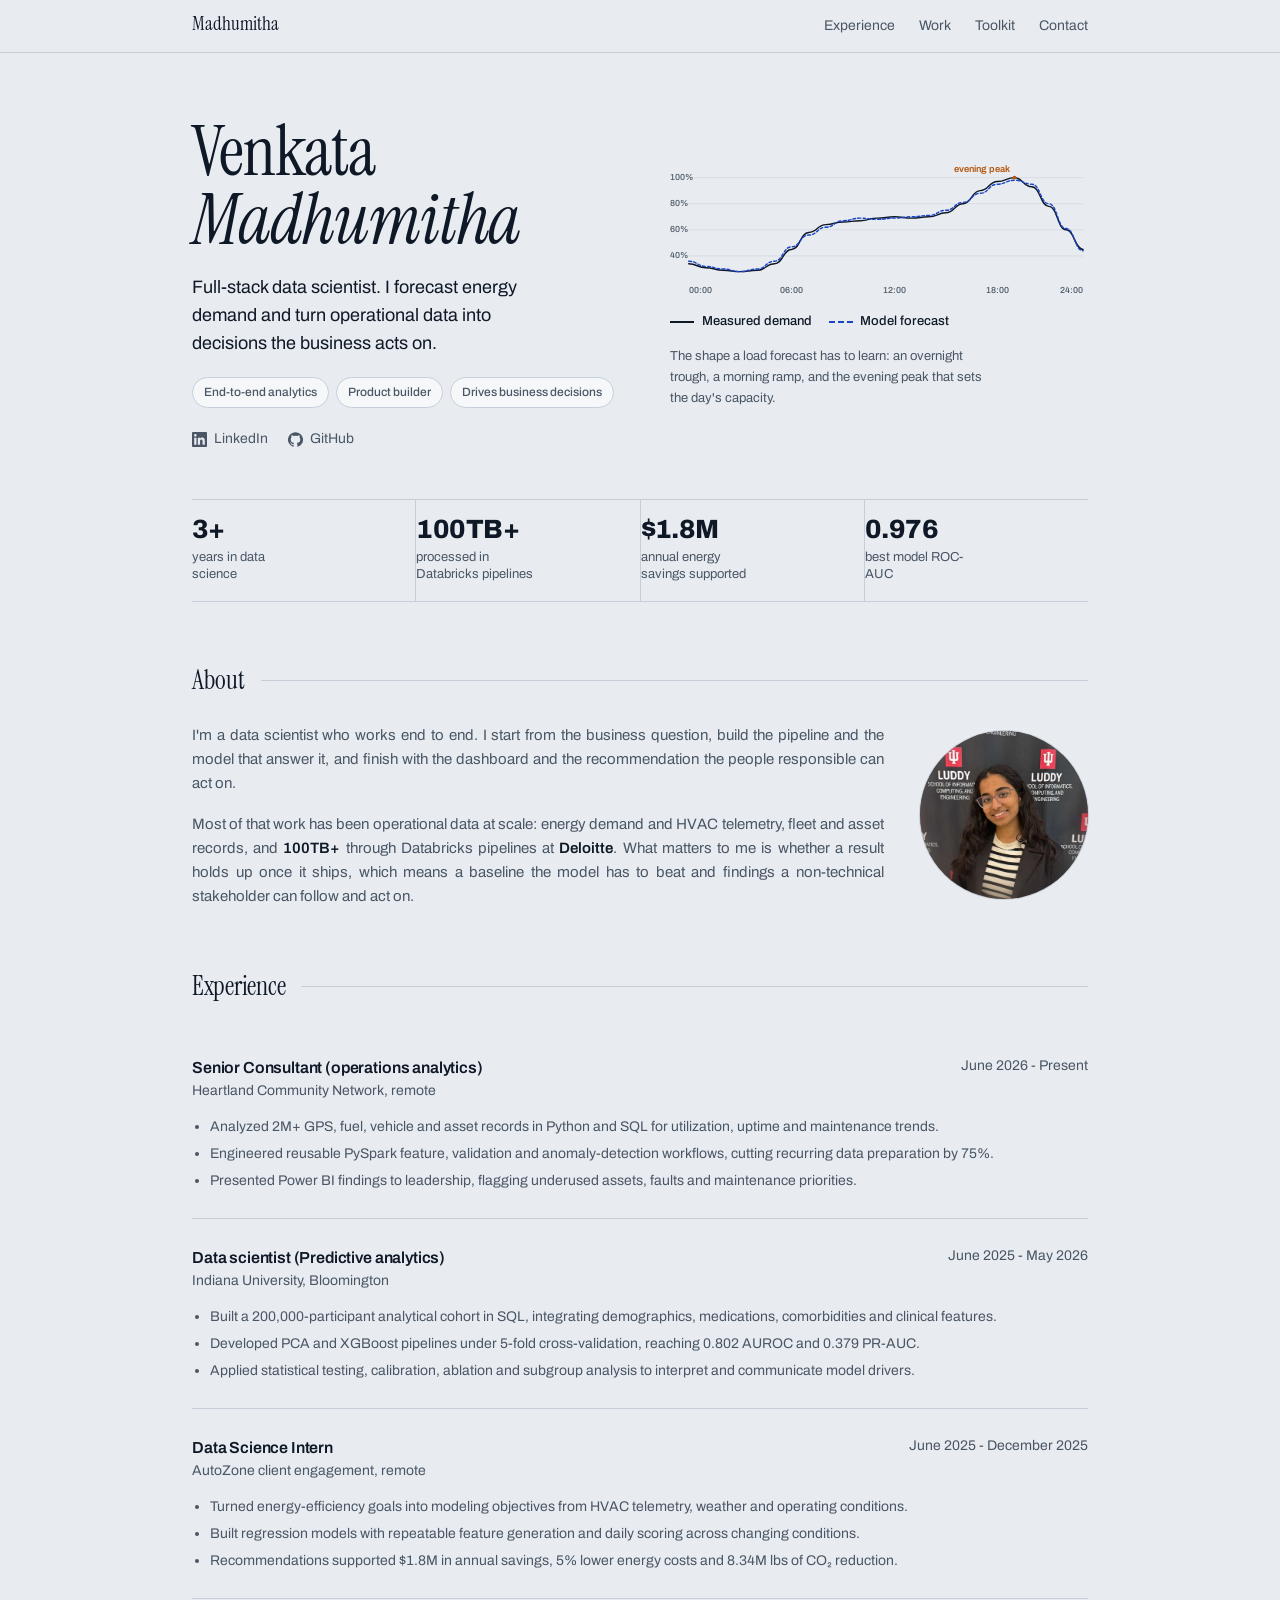
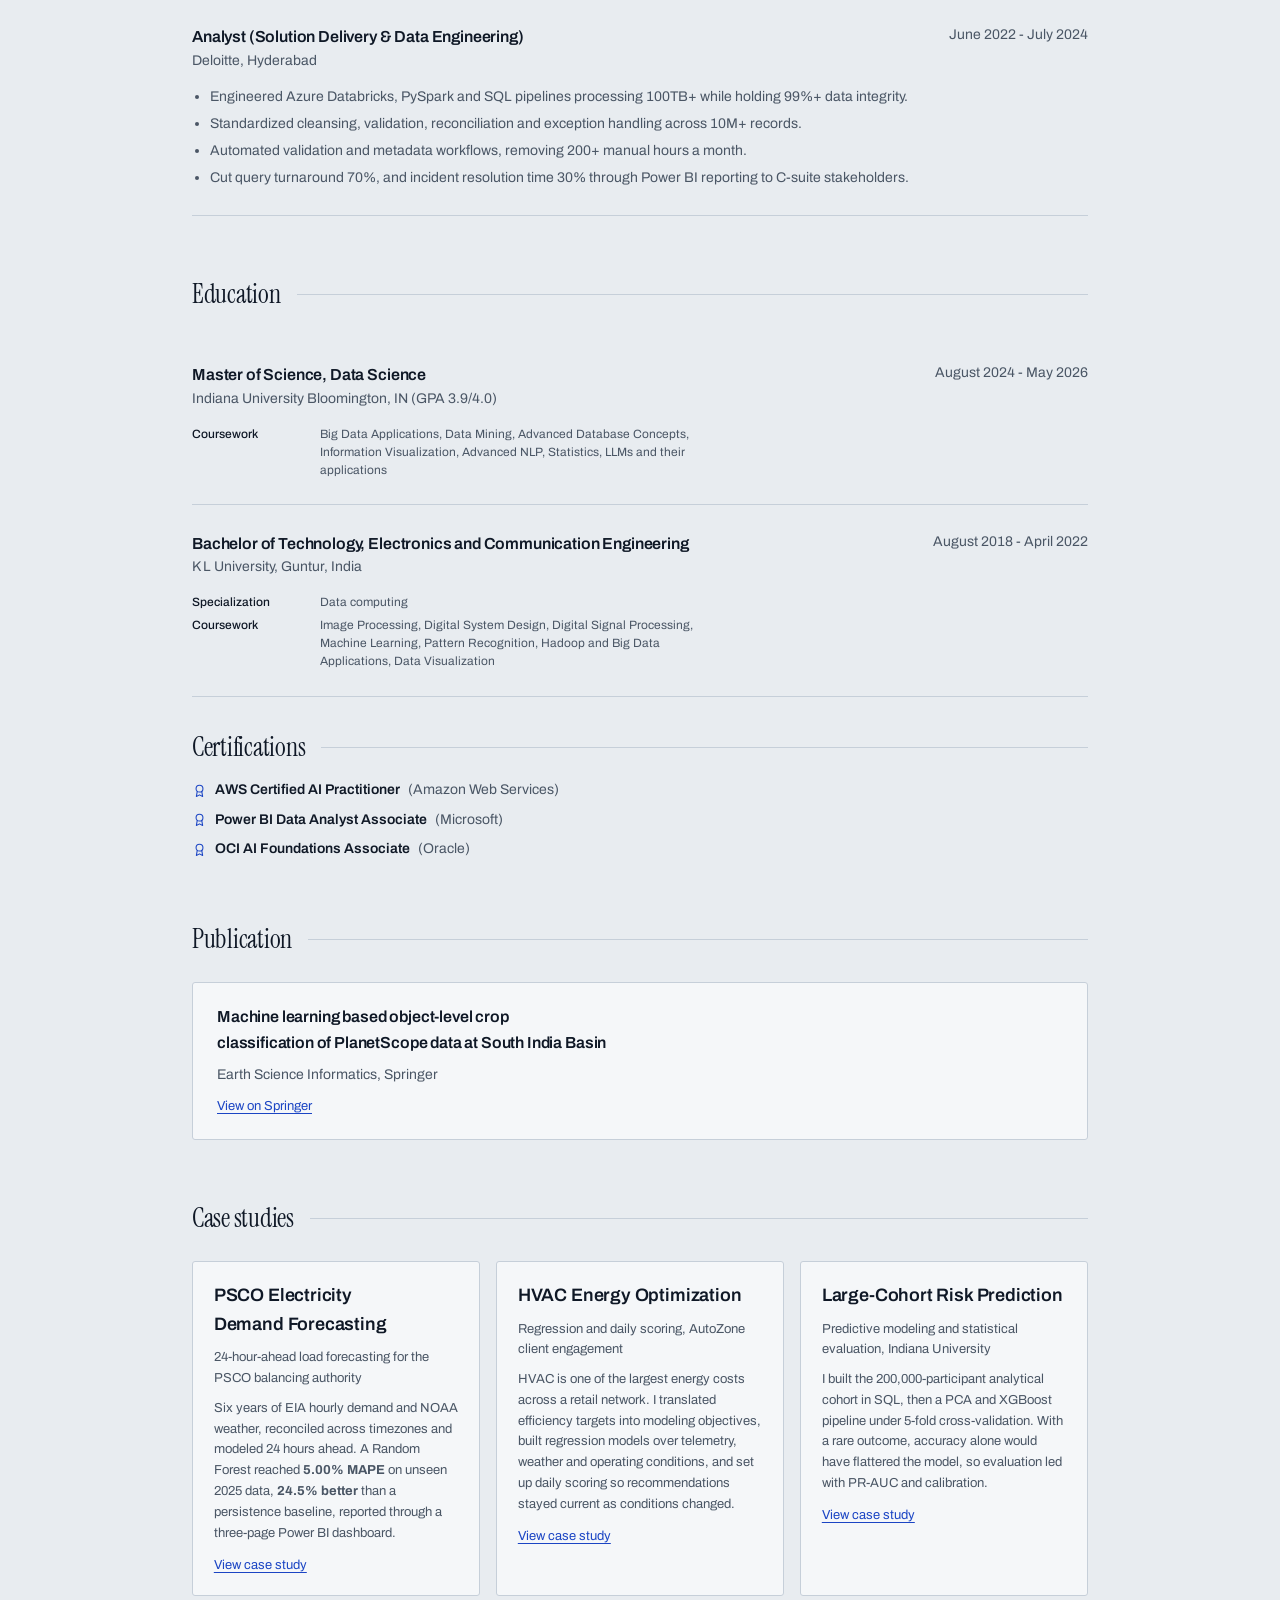
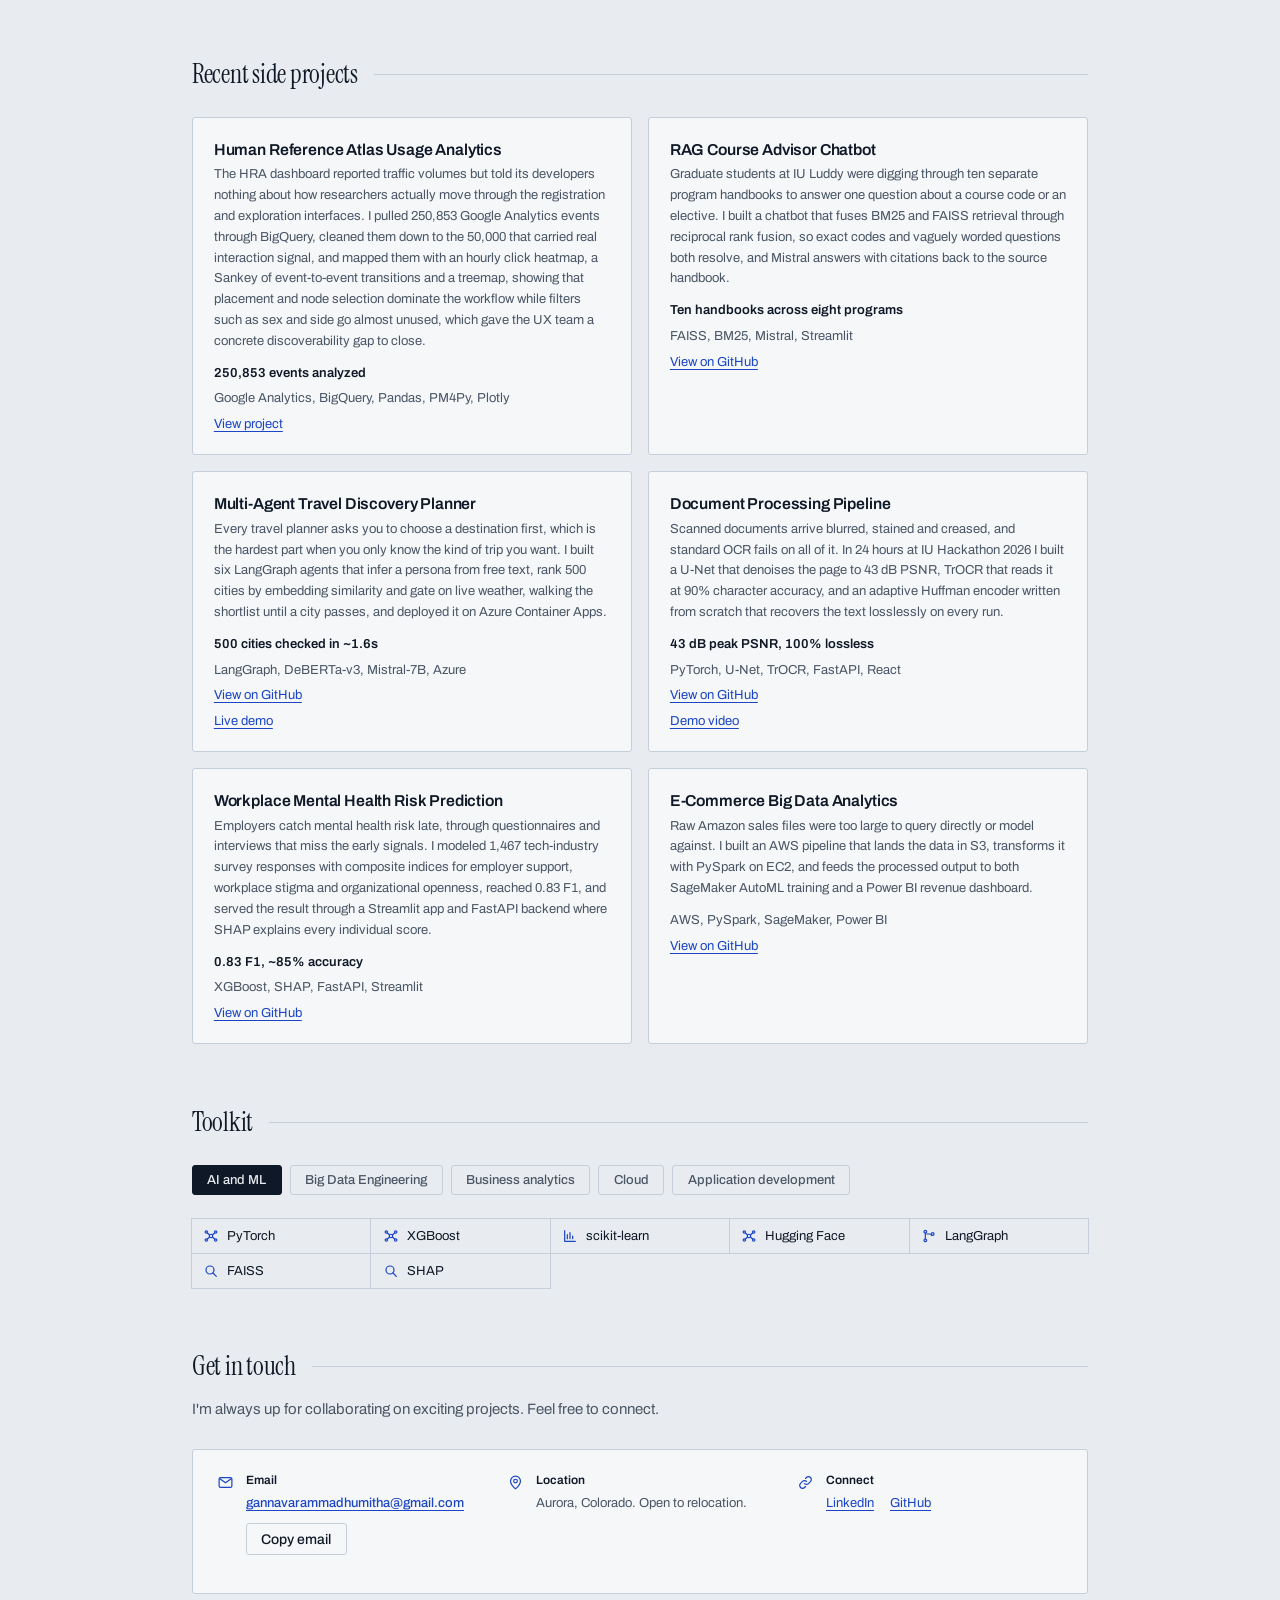
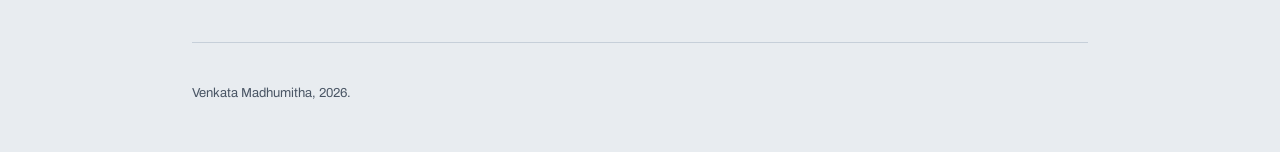
==== commit ee830d36: "Restructure the forecasting case study as problem, root cause, countermeasure, result Reframes the s" ====
--- a/index.html
+++ b/index.html
@@ -82,7 +82,7 @@
       </ul>
     </div>
     <div class="role">
-      <div><h3>Data scientist (Public health data analytics)</h3><p class="co">Indiana University, Bloomington</p></div>
+      <div><h3>Data scientist (Predictive analytics)</h3><p class="co">Indiana University, Bloomington</p></div>
       <div class="when">June 2025 - May 2026</div>
       <ul>
         <li>Built a 200,000-participant analytical cohort in SQL, integrating demographics, medications, comorbidities and clinical features.</li>
--- a/style.css
+++ b/style.css
@@ -256,3 +256,7 @@
 .case .fig figcaption { margin-top: 0.6rem; font-size: 0.8125rem; line-height: 1.55; color: var(--ink-2); max-width: 68ch; }
 .rtable th:not(:first-child), .rtable td:not(:first-child) { text-align: right; padding-right: 0; padding-left: 1.25rem; }
 .rtable { max-width: 38rem; }
+
+/* A3 sub-headings inside a case study section. */
+.case h3 { font-size: 0.9375rem; font-weight: 700; margin: 1.6rem 0 0.7rem; }
+.case section > h3:first-of-type { margin-top: 1.4rem; }
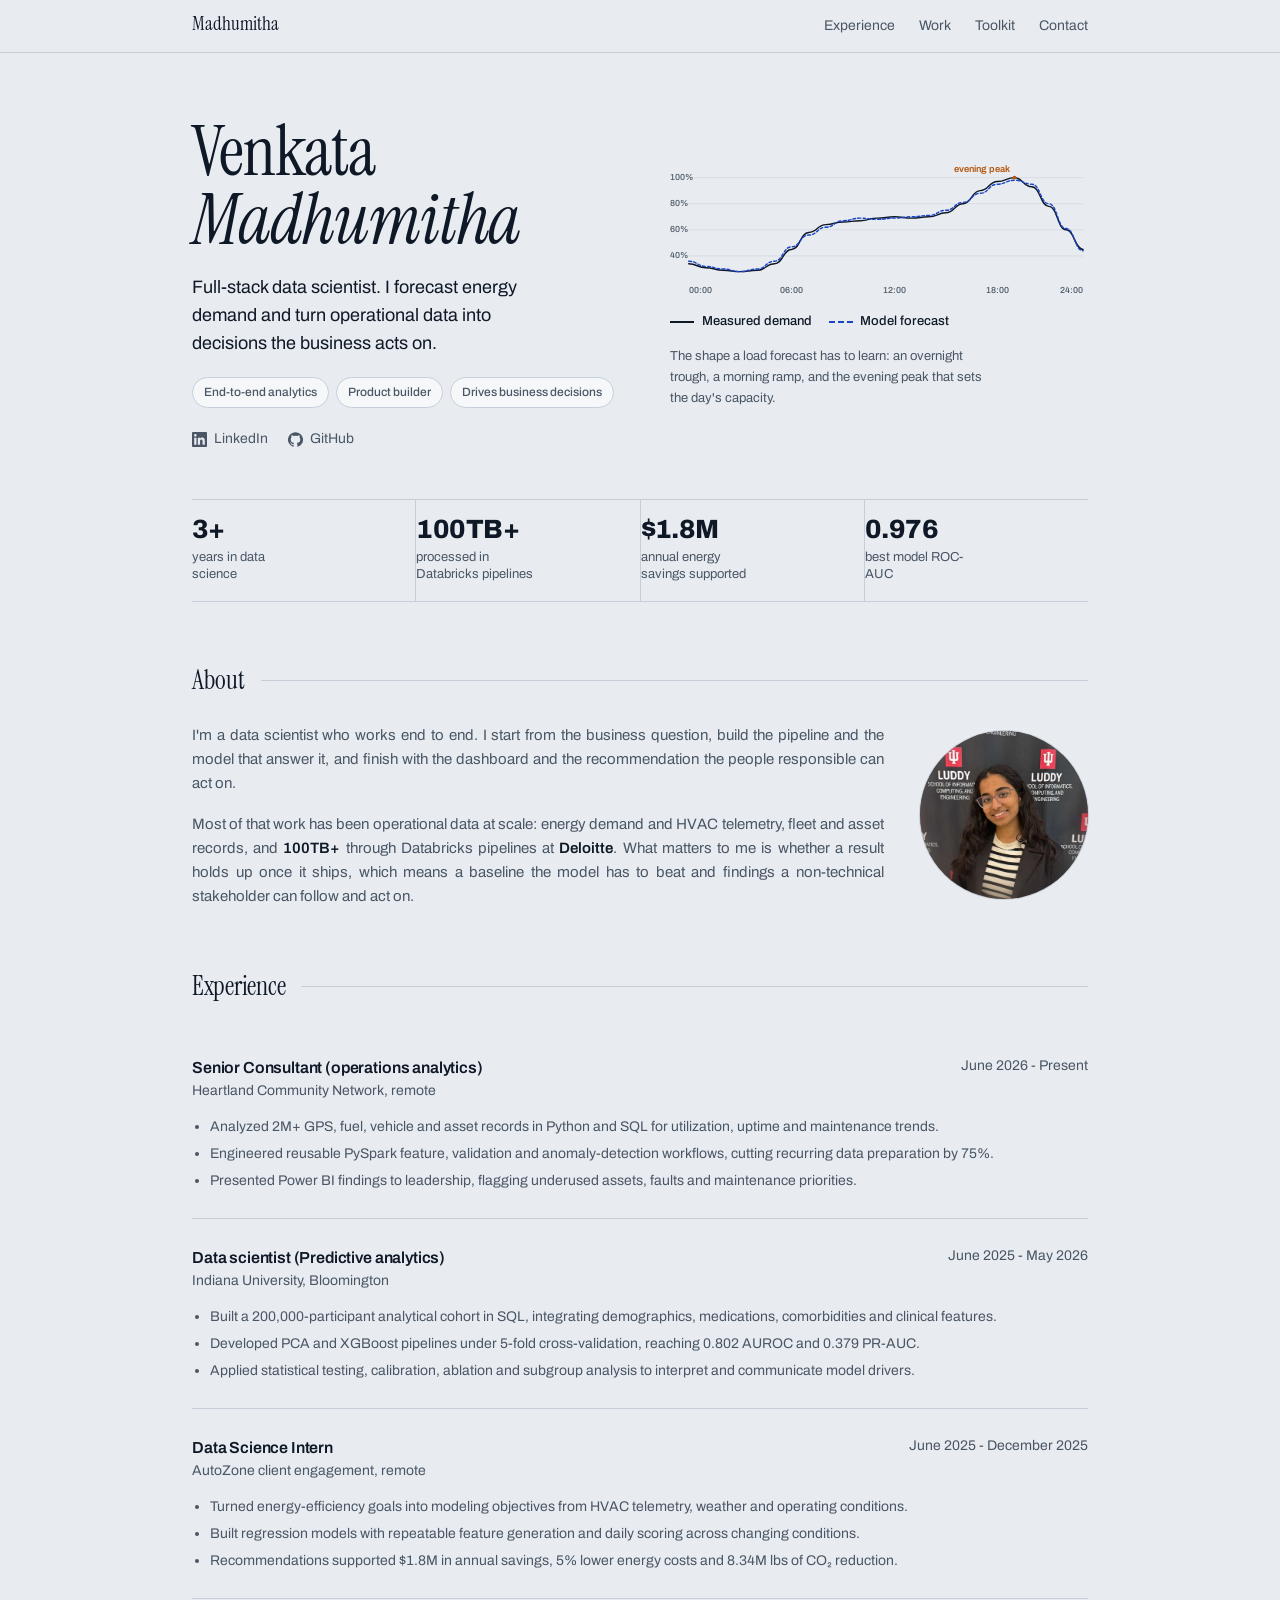
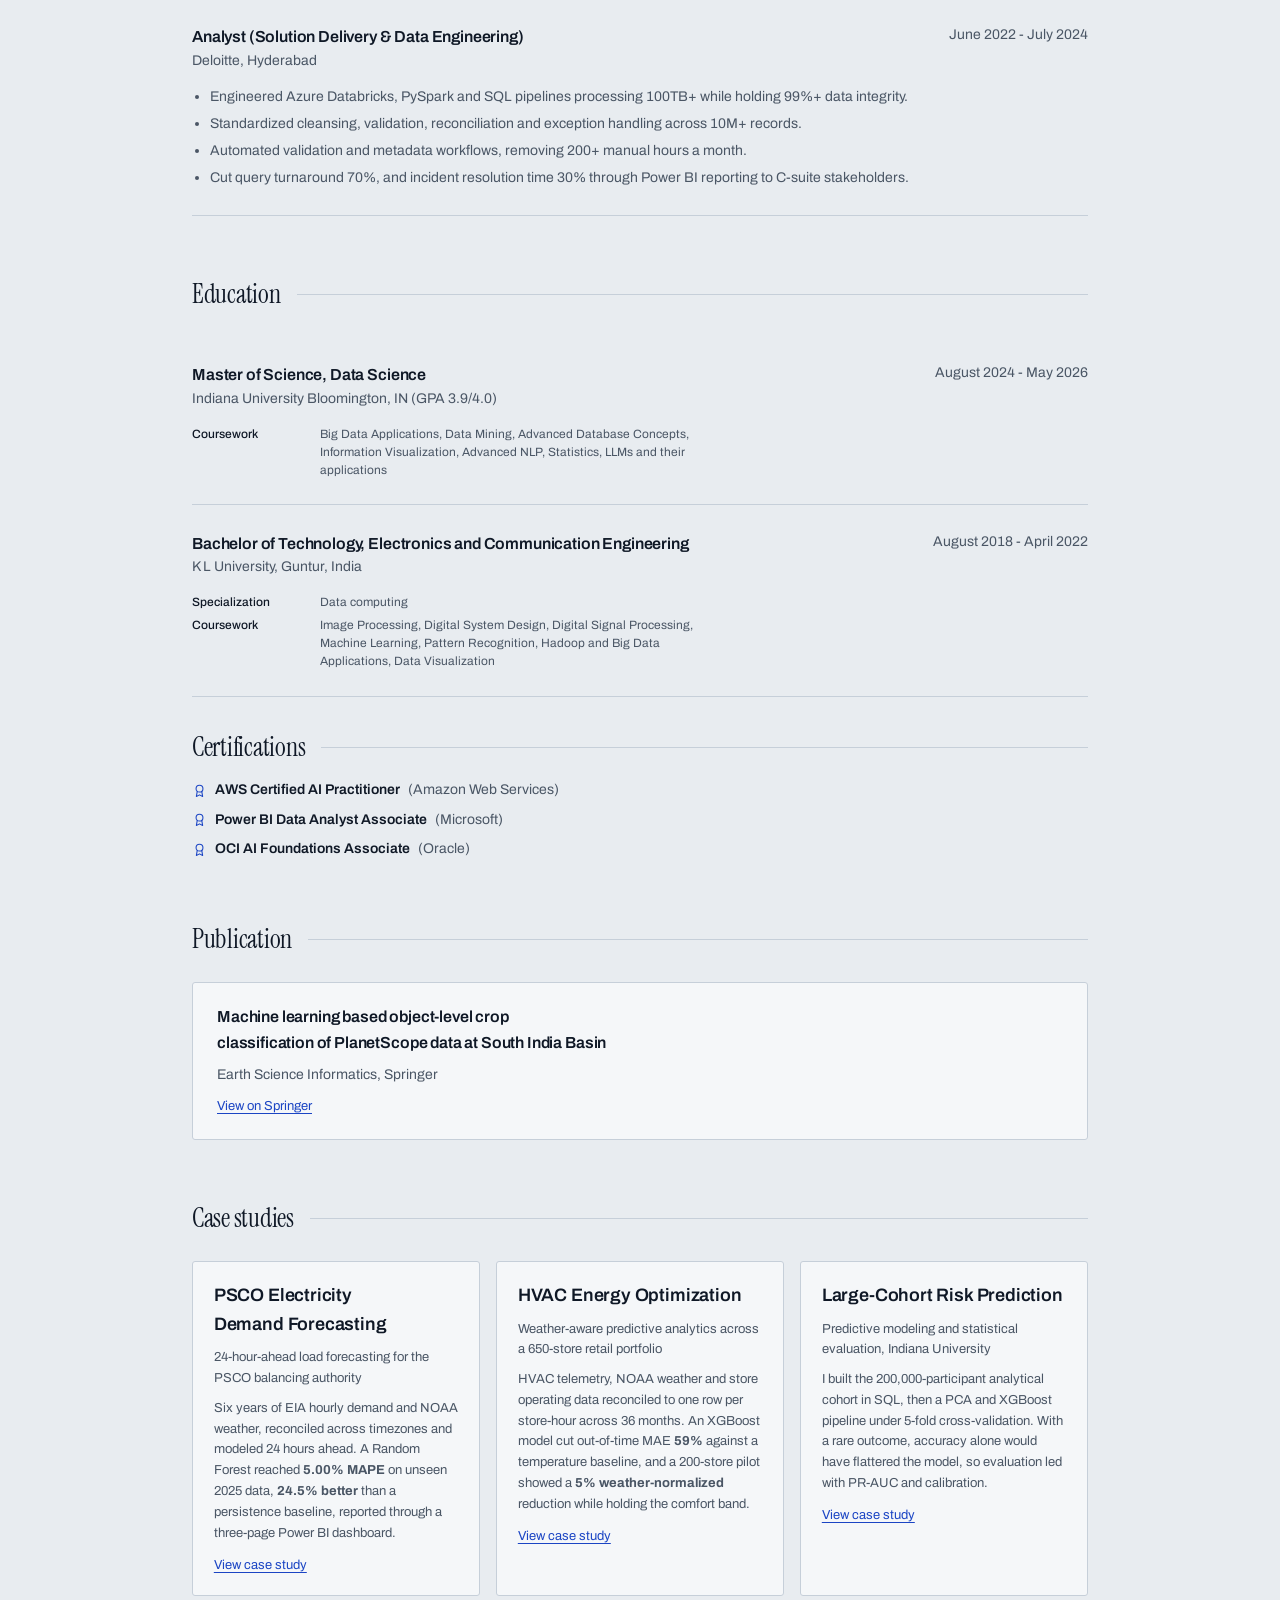
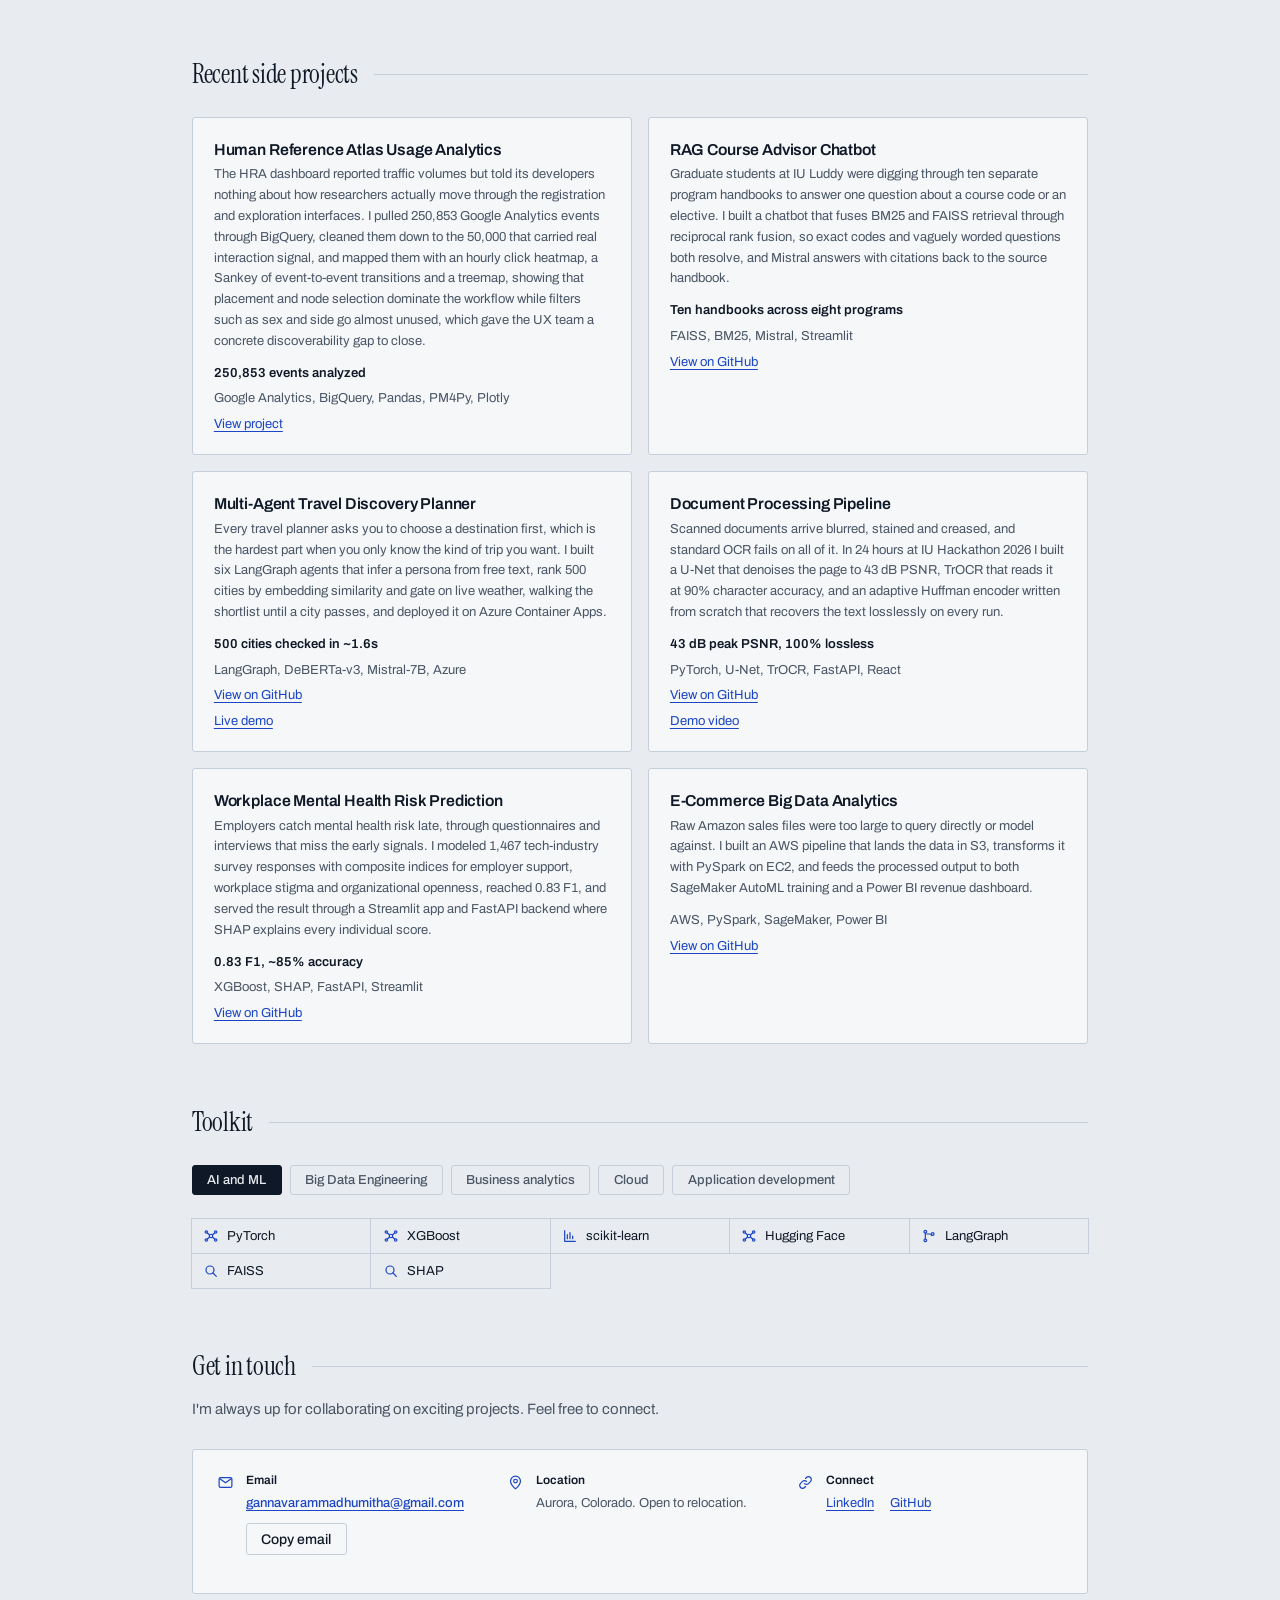
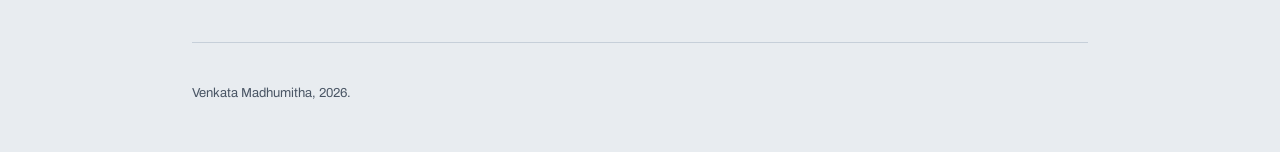
==== commit f433dd39: "Write the HVAC case study from the project report Full A3 from the canonical document: static schedu" ====
--- a/index.html
+++ b/index.html
@@ -163,8 +163,8 @@
     <article class="entry">
       <div class="body">
         <h3>HVAC Energy Optimization</h3>
-        <p class="field">Regression and daily scoring, AutoZone client engagement</p>
-        <p>HVAC is one of the largest energy costs across a retail network. I translated efficiency targets into modeling objectives, built regression models over telemetry, weather and operating conditions, and set up daily scoring so recommendations stayed current as conditions changed.</p>
+        <p class="field">Weather-aware predictive analytics across a 650-store retail portfolio</p>
+        <p>HVAC telemetry, NOAA weather and store operating data reconciled to one row per store-hour across 36 months. An XGBoost model cut out-of-time MAE <strong>59%</strong> against a temperature baseline, and a 200-store pilot showed a <strong>5% weather-normalized</strong> reduction while holding the comfort band.</p>
         <p class="more"><a href="hvac-energy-optimization.html">View case study</a></p>
       </div>
     </article>
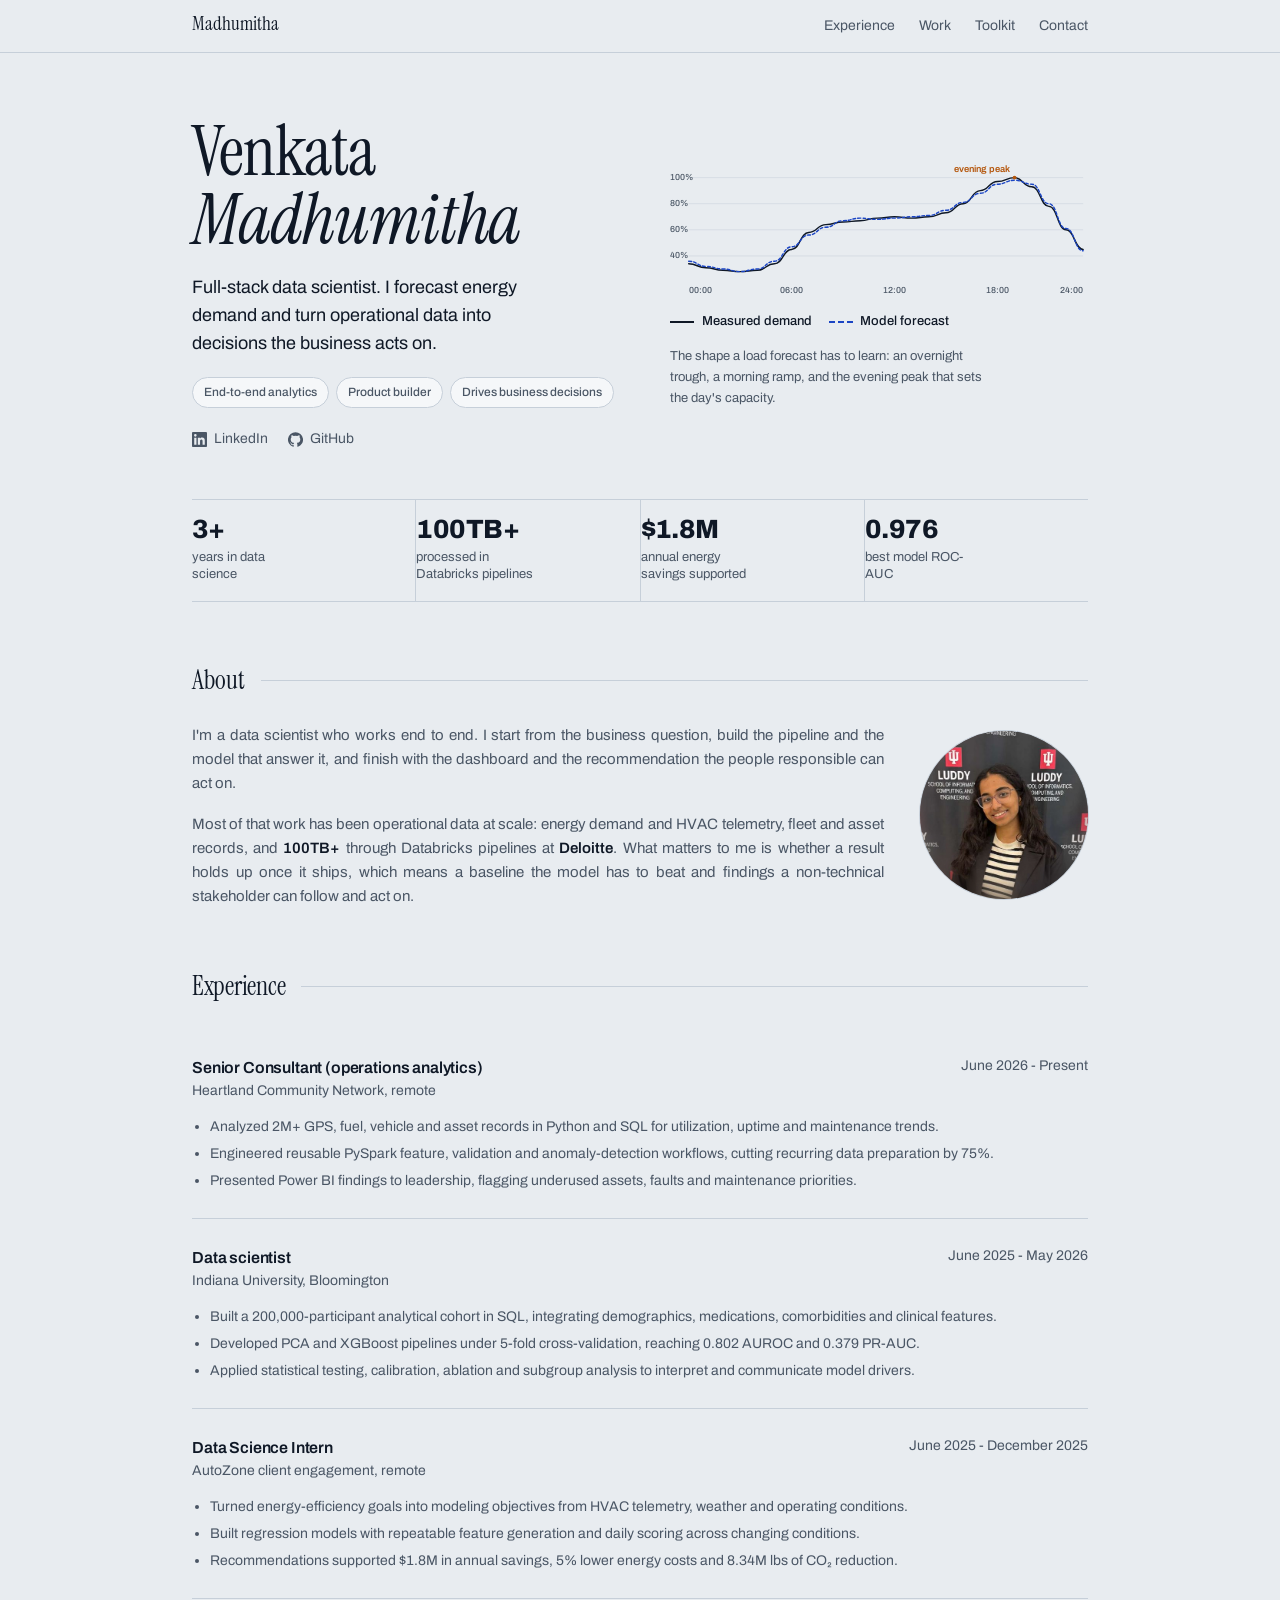
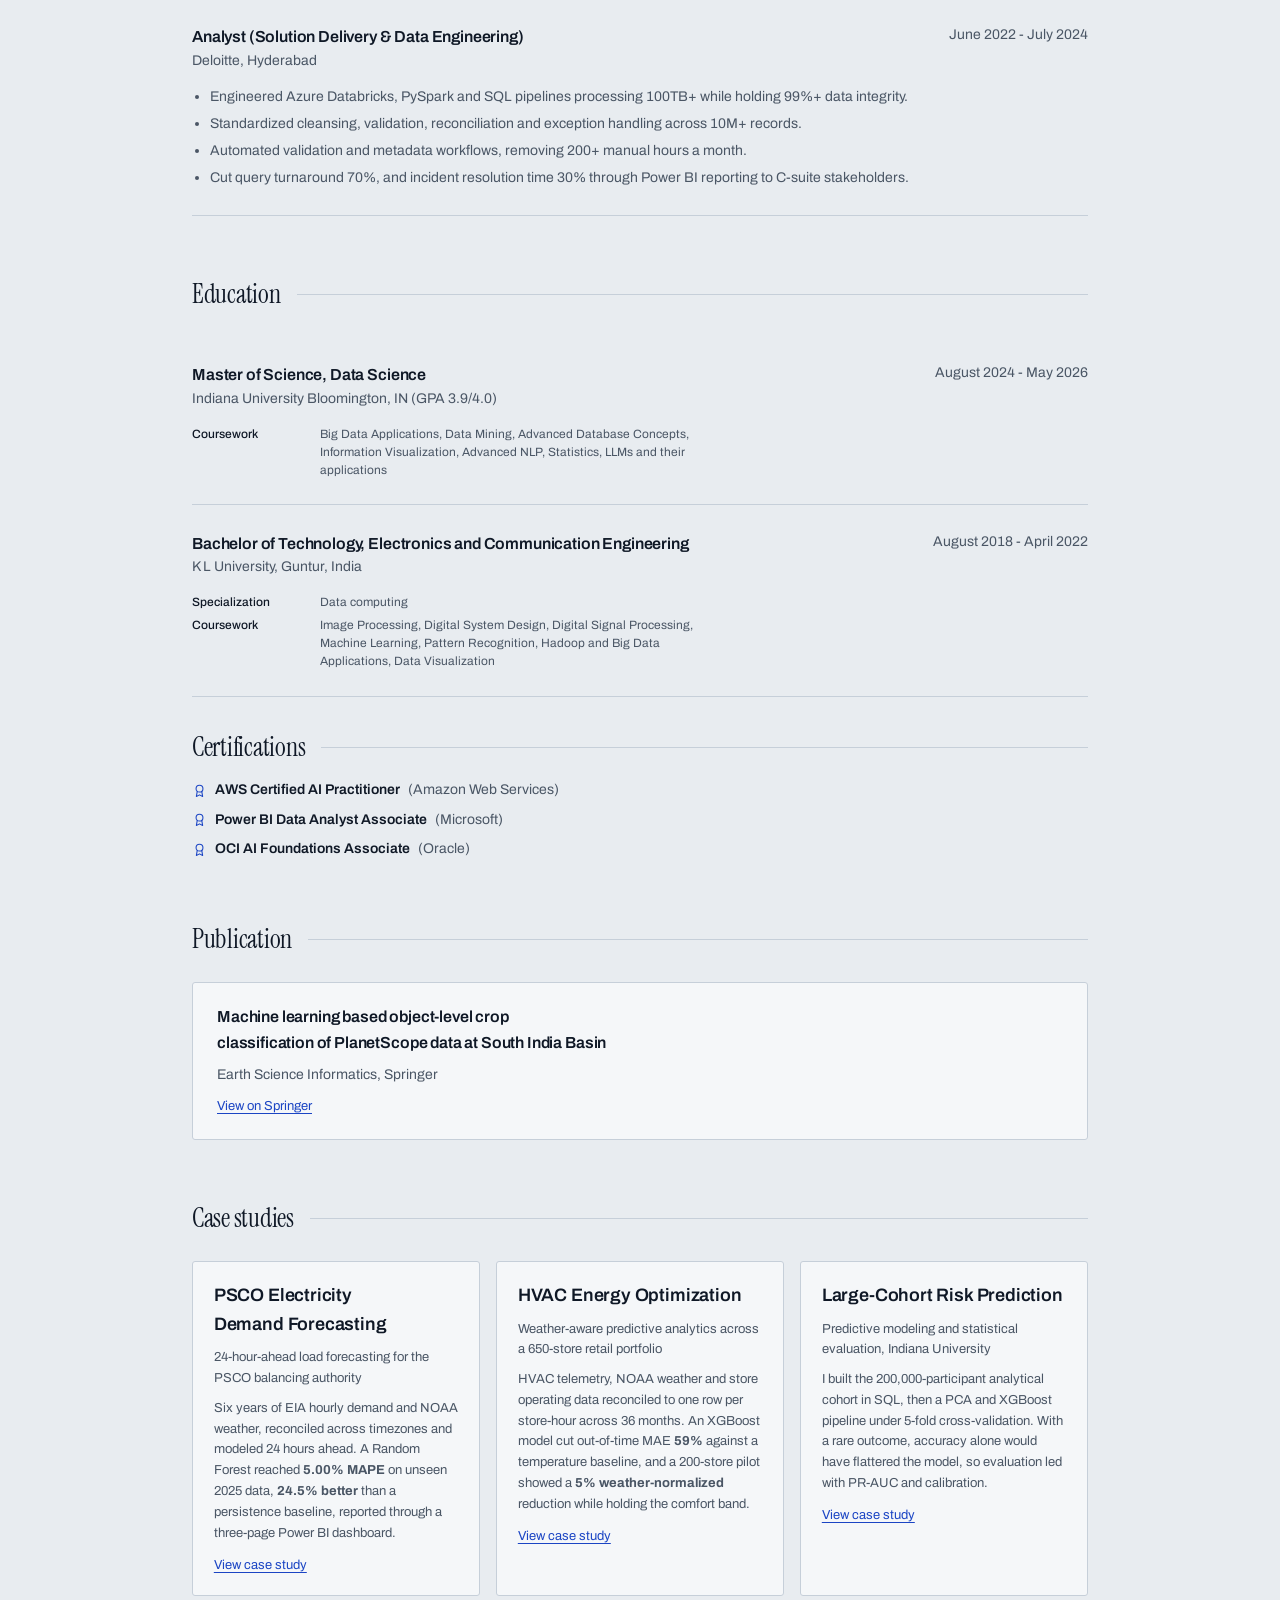
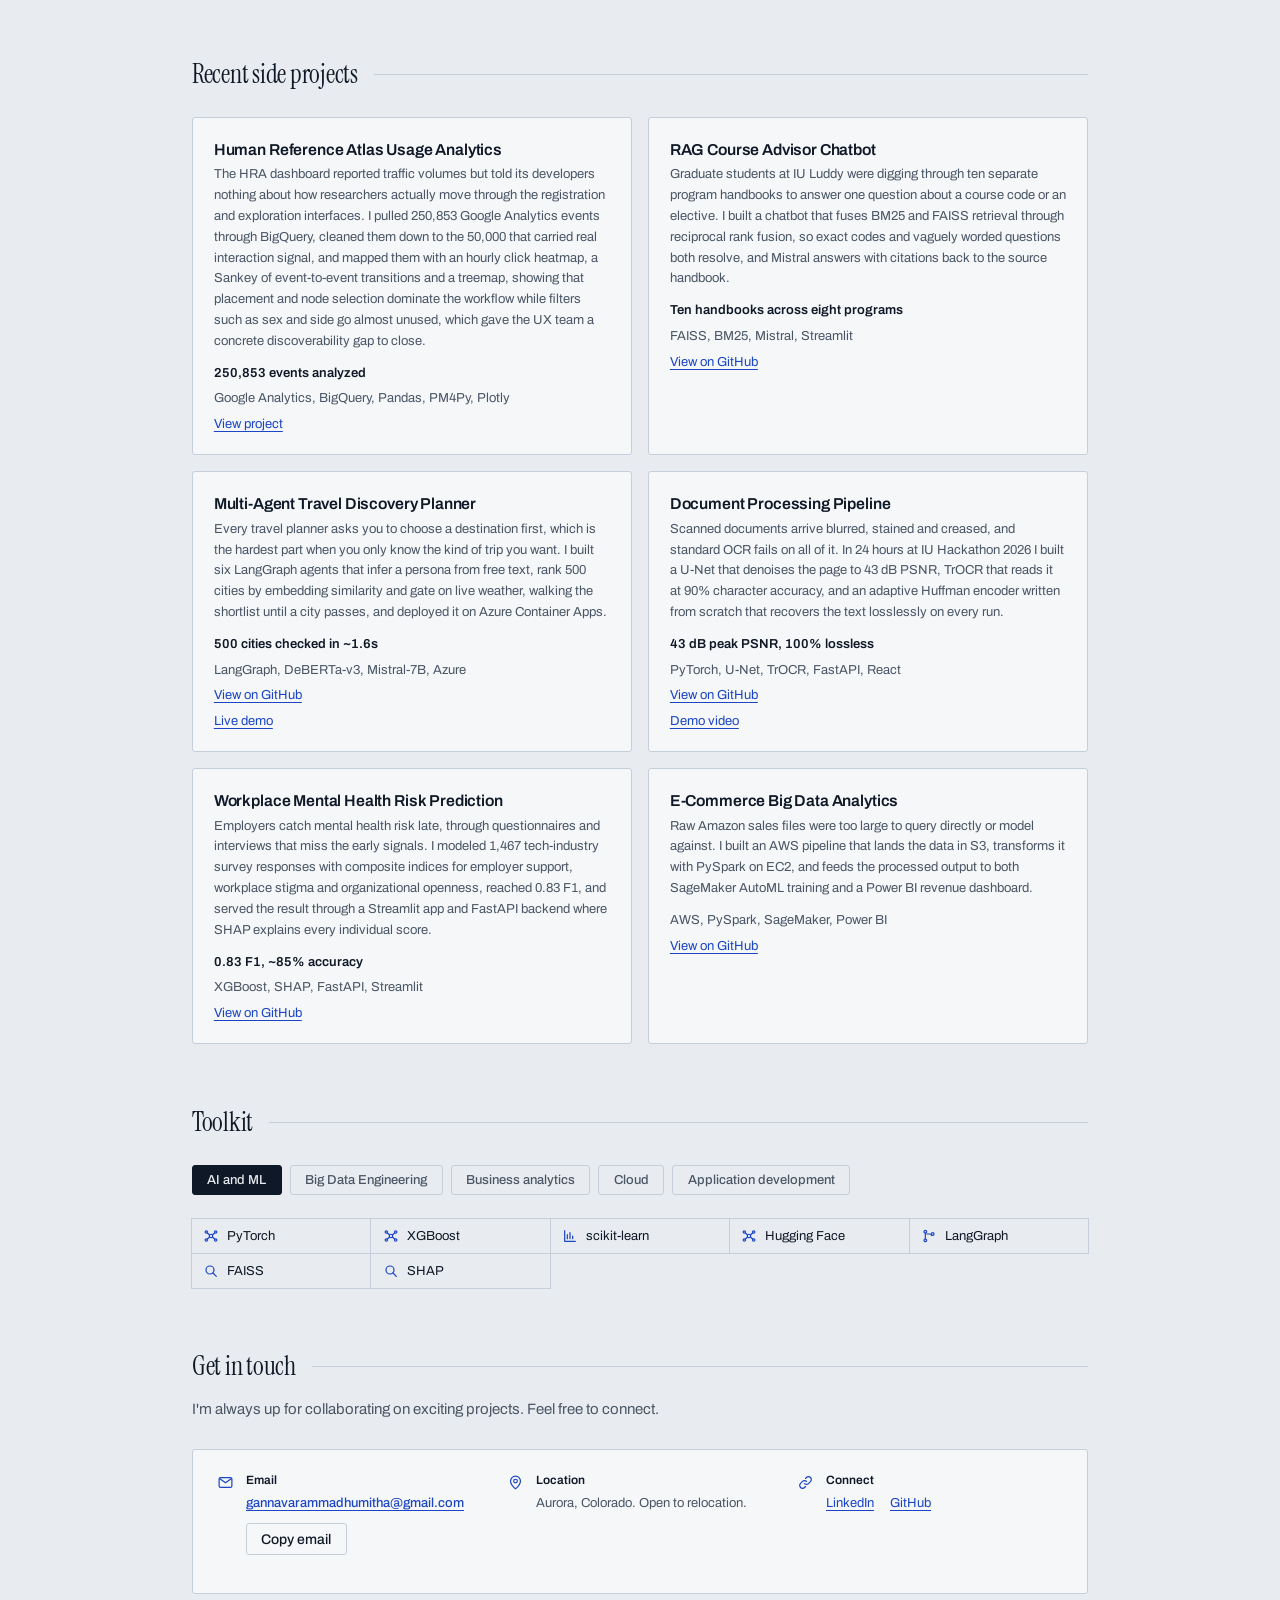
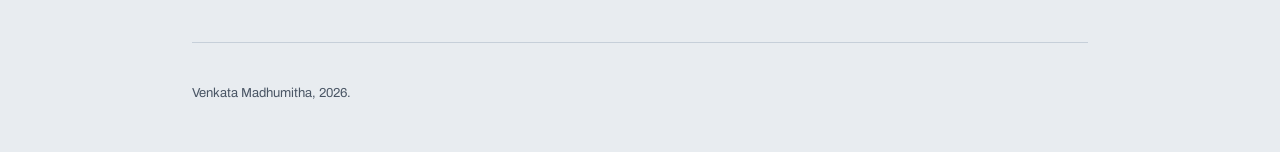
==== commit bf8cde45: "Simplify role titles Indiana University reads Data scientist and AutoZone reads Data Science Intern," ====
--- a/index.html
+++ b/index.html
@@ -82,7 +82,7 @@
       </ul>
     </div>
     <div class="role">
-      <div><h3>Data scientist (Predictive analytics)</h3><p class="co">Indiana University, Bloomington</p></div>
+      <div><h3>Data scientist</h3><p class="co">Indiana University, Bloomington</p></div>
       <div class="when">June 2025 - May 2026</div>
       <ul>
         <li>Built a 200,000-participant analytical cohort in SQL, integrating demographics, medications, comorbidities and clinical features.</li>
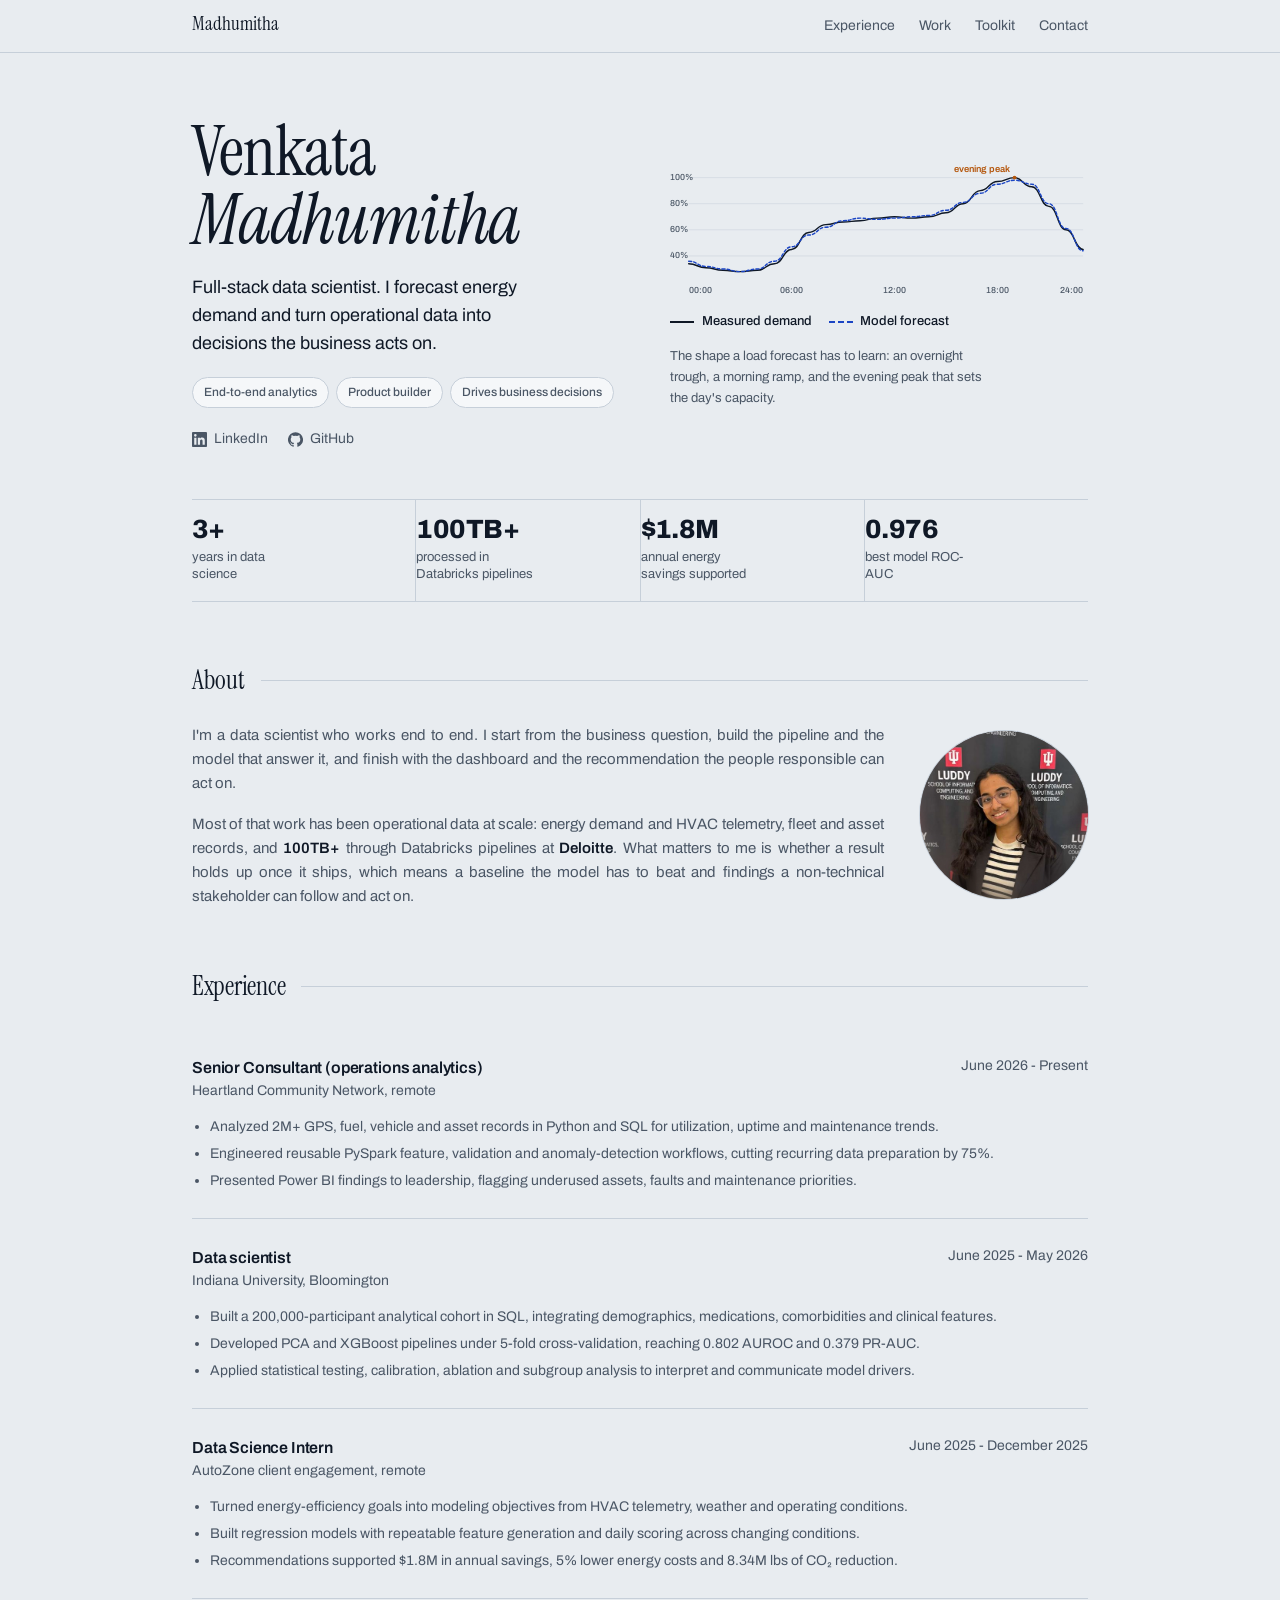
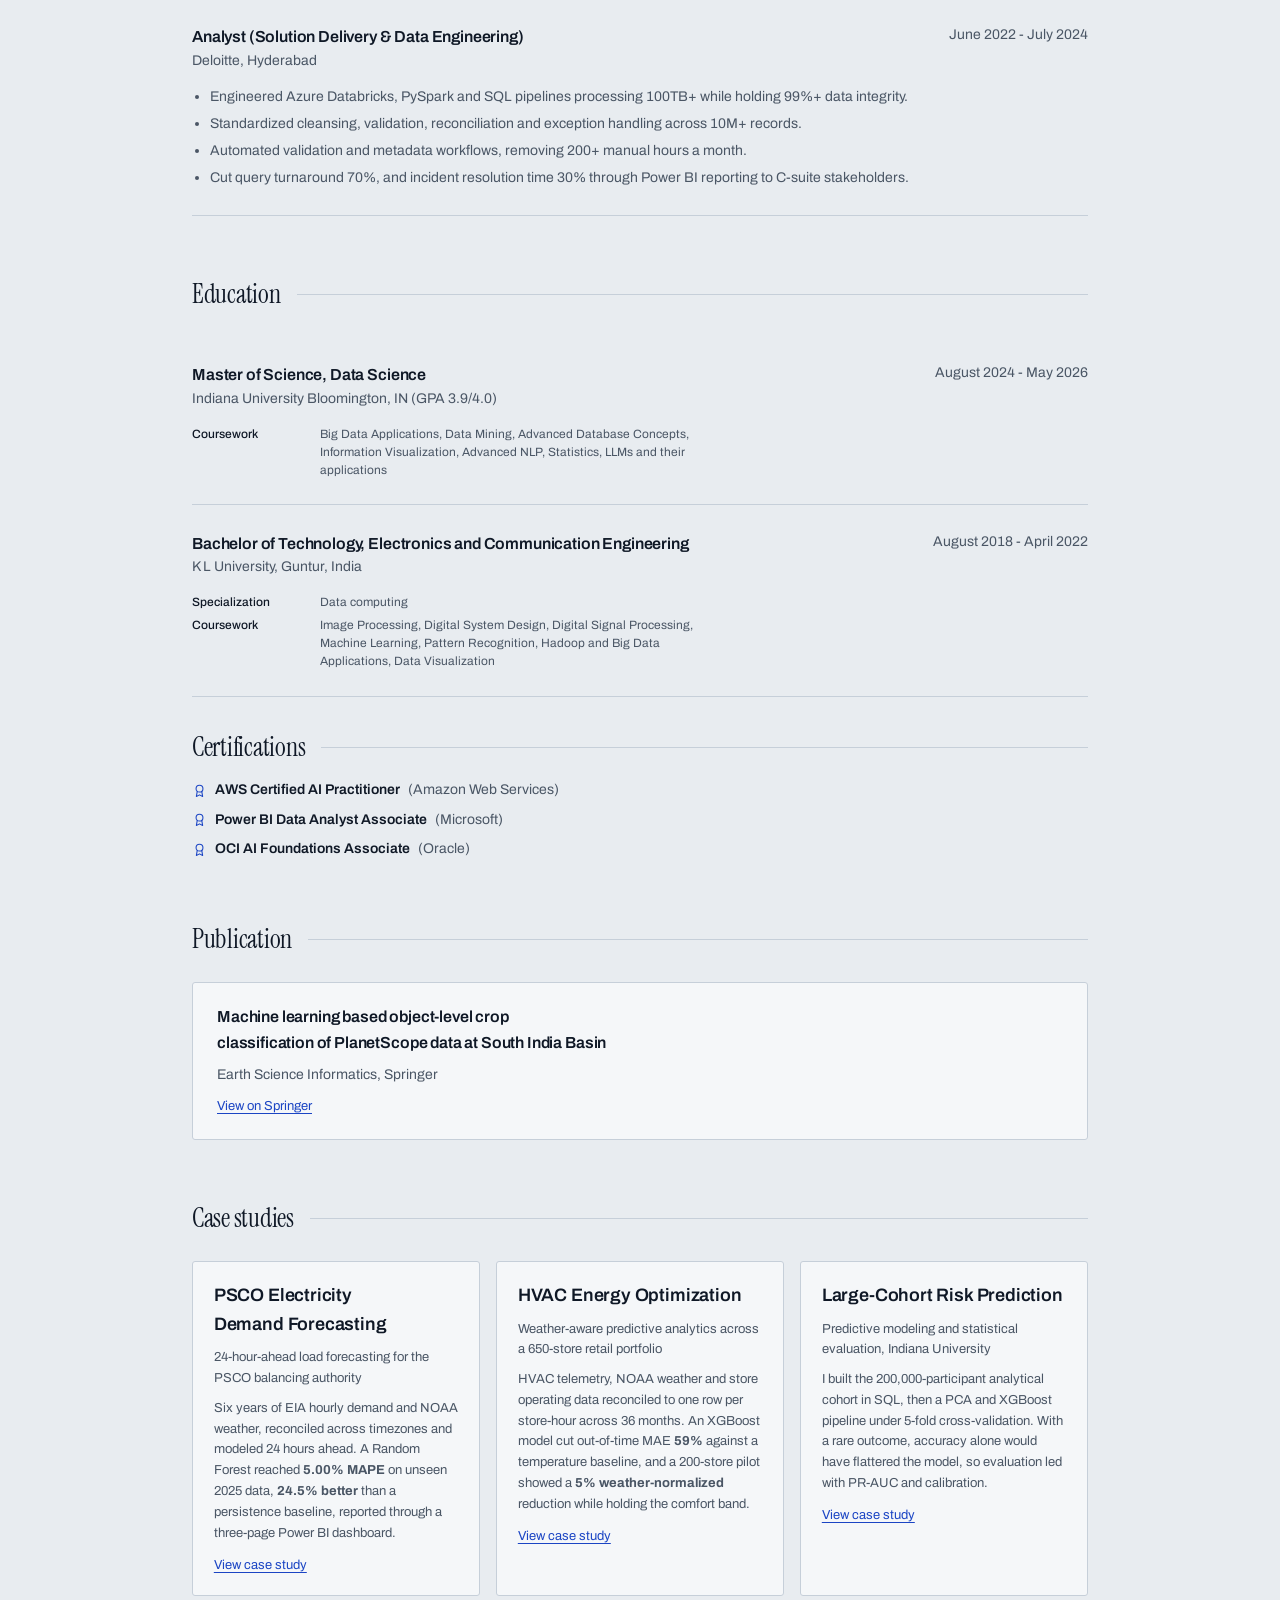
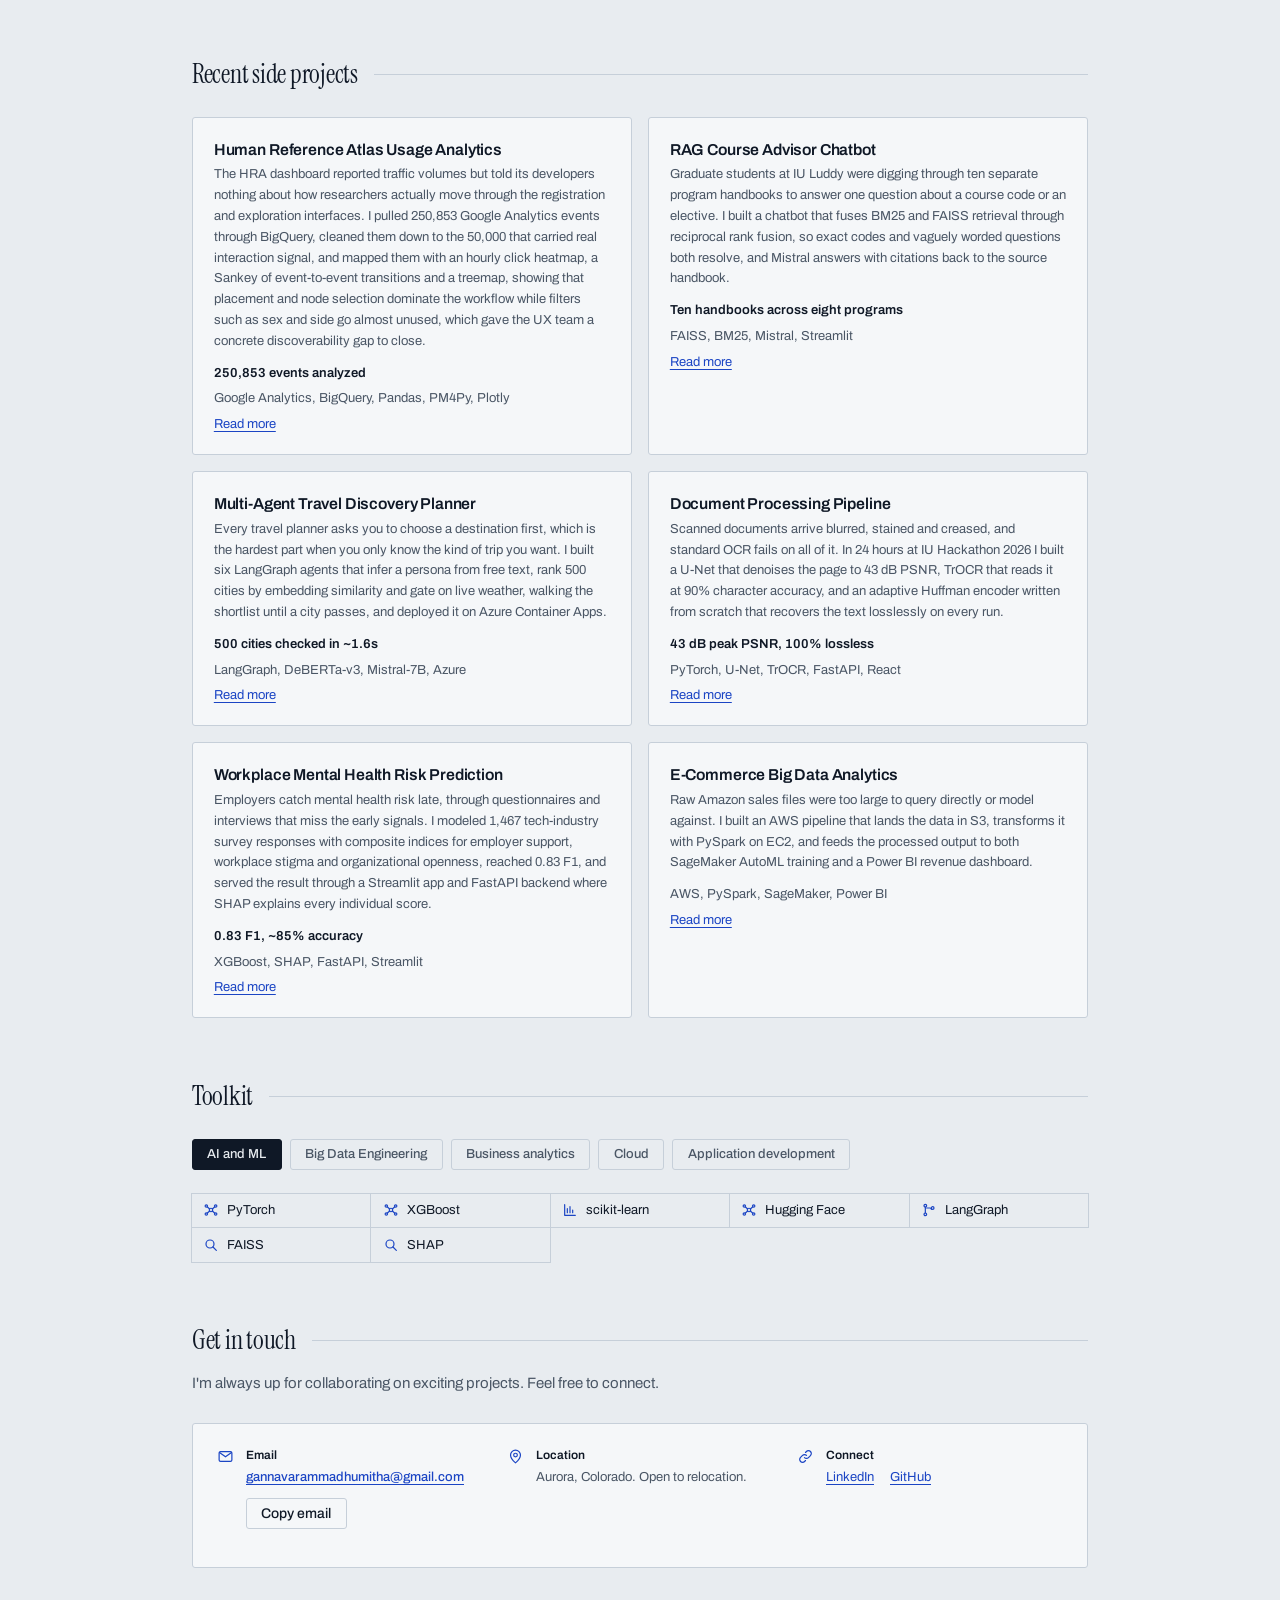
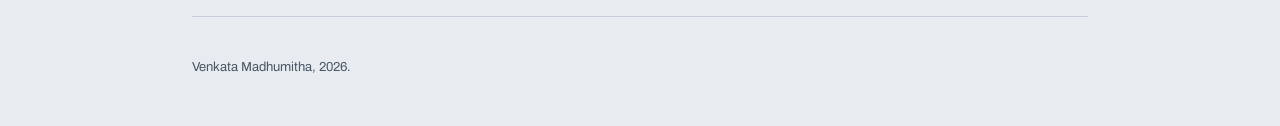
==== commit cfa78466: "Give every side project its own page Six new pages written from the repository READMEs and the HRA r" ====
--- a/index.html
+++ b/index.html
@@ -191,7 +191,7 @@
         <div class="links">
           <span class="met">250,853 events analyzed</span>
           <span class="stack">Google Analytics, BigQuery, Pandas, PM4Py, Plotly</span>
-          <a href="https://docs.google.com/document/d/1uz7vreOzreWLyboQrv101cdnDWT9Gq9s/edit" target="_blank" rel="noopener">View project</a>
+          <a href="hra-usage-analytics.html">Read more</a>
         </div>
       </div>
       <div class="row">
@@ -202,7 +202,7 @@
         <div class="links">
           <span class="met">Ten handbooks across eight programs</span>
           <span class="stack">FAISS, BM25, Mistral, Streamlit</span>
-          <a href="https://github.com/madhumitha-gv/RAG-Course-Advisor-Chatbot" target="_blank" rel="noopener">View on GitHub</a>
+          <a href="rag-course-advisor.html">Read more</a>
         </div>
       </div>
       <div class="row">
@@ -213,8 +213,7 @@
         <div class="links">
           <span class="met">500 cities checked in ~1.6s</span>
           <span class="stack">LangGraph, DeBERTa-v3, Mistral-7B, Azure</span>
-          <a href="https://github.com/madhumitha-gv/Multi-Agent-Travel-Discovery-Planner" target="_blank" rel="noopener">View on GitHub</a>
-          <a href="https://travel-planner.gentlemushroom-48179c71.centralus.azurecontainerapps.io" target="_blank" rel="noopener">Live demo</a>
+          <a href="travel-planner.html">Read more</a>
         </div>
       </div>
       <div class="row">
@@ -225,8 +224,7 @@
         <div class="links">
           <span class="met">43 dB peak PSNR, 100% lossless</span>
           <span class="stack">PyTorch, U-Net, TrOCR, FastAPI, React</span>
-          <a href="https://github.com/madhumitha-gv/OCR-engine" target="_blank" rel="noopener">View on GitHub</a>
-          <a href="https://www.youtube.com/watch?v=3fcLQcOCGw4" target="_blank" rel="noopener">Demo video</a>
+          <a href="document-processing-pipeline.html">Read more</a>
         </div>
       </div>
       <div class="row">
@@ -237,7 +235,7 @@
         <div class="links">
           <span class="met">0.83 F1, ~85% accuracy</span>
           <span class="stack">XGBoost, SHAP, FastAPI, Streamlit</span>
-          <a href="https://github.com/madhumitha-gv/Workplace-Mental-Health-Risk-Prediction" target="_blank" rel="noopener">View on GitHub</a>
+          <a href="mental-health-risk-prediction.html">Read more</a>
         </div>
       </div>
       <div class="row">
@@ -247,7 +245,7 @@
         </div>
         <div class="links">
           <span class="stack">AWS, PySpark, SageMaker, Power BI</span>
-          <a href="https://github.com/madhumitha-gv/EcommerceBigDataAnalytics" target="_blank" rel="noopener">View on GitHub</a>
+          <a href="ecommerce-big-data.html">Read more</a>
         </div>
       </div>
     </div>
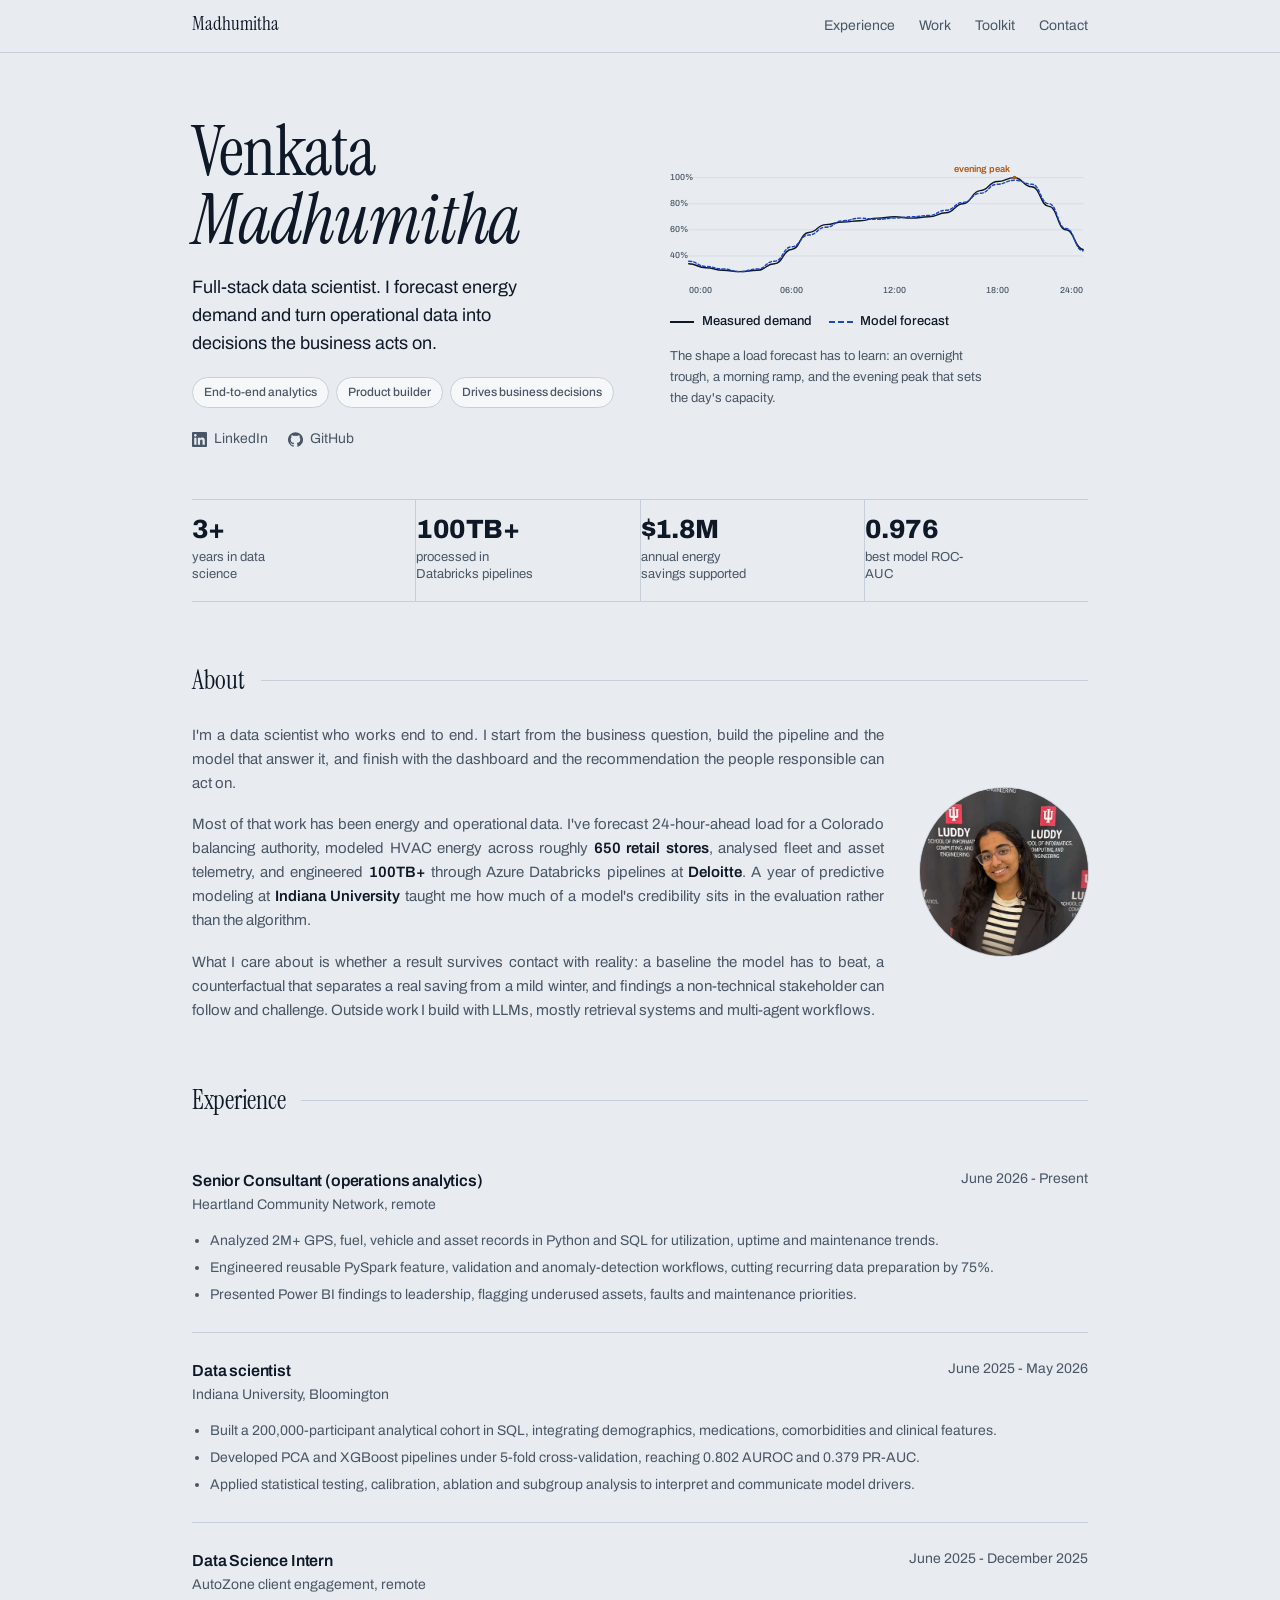
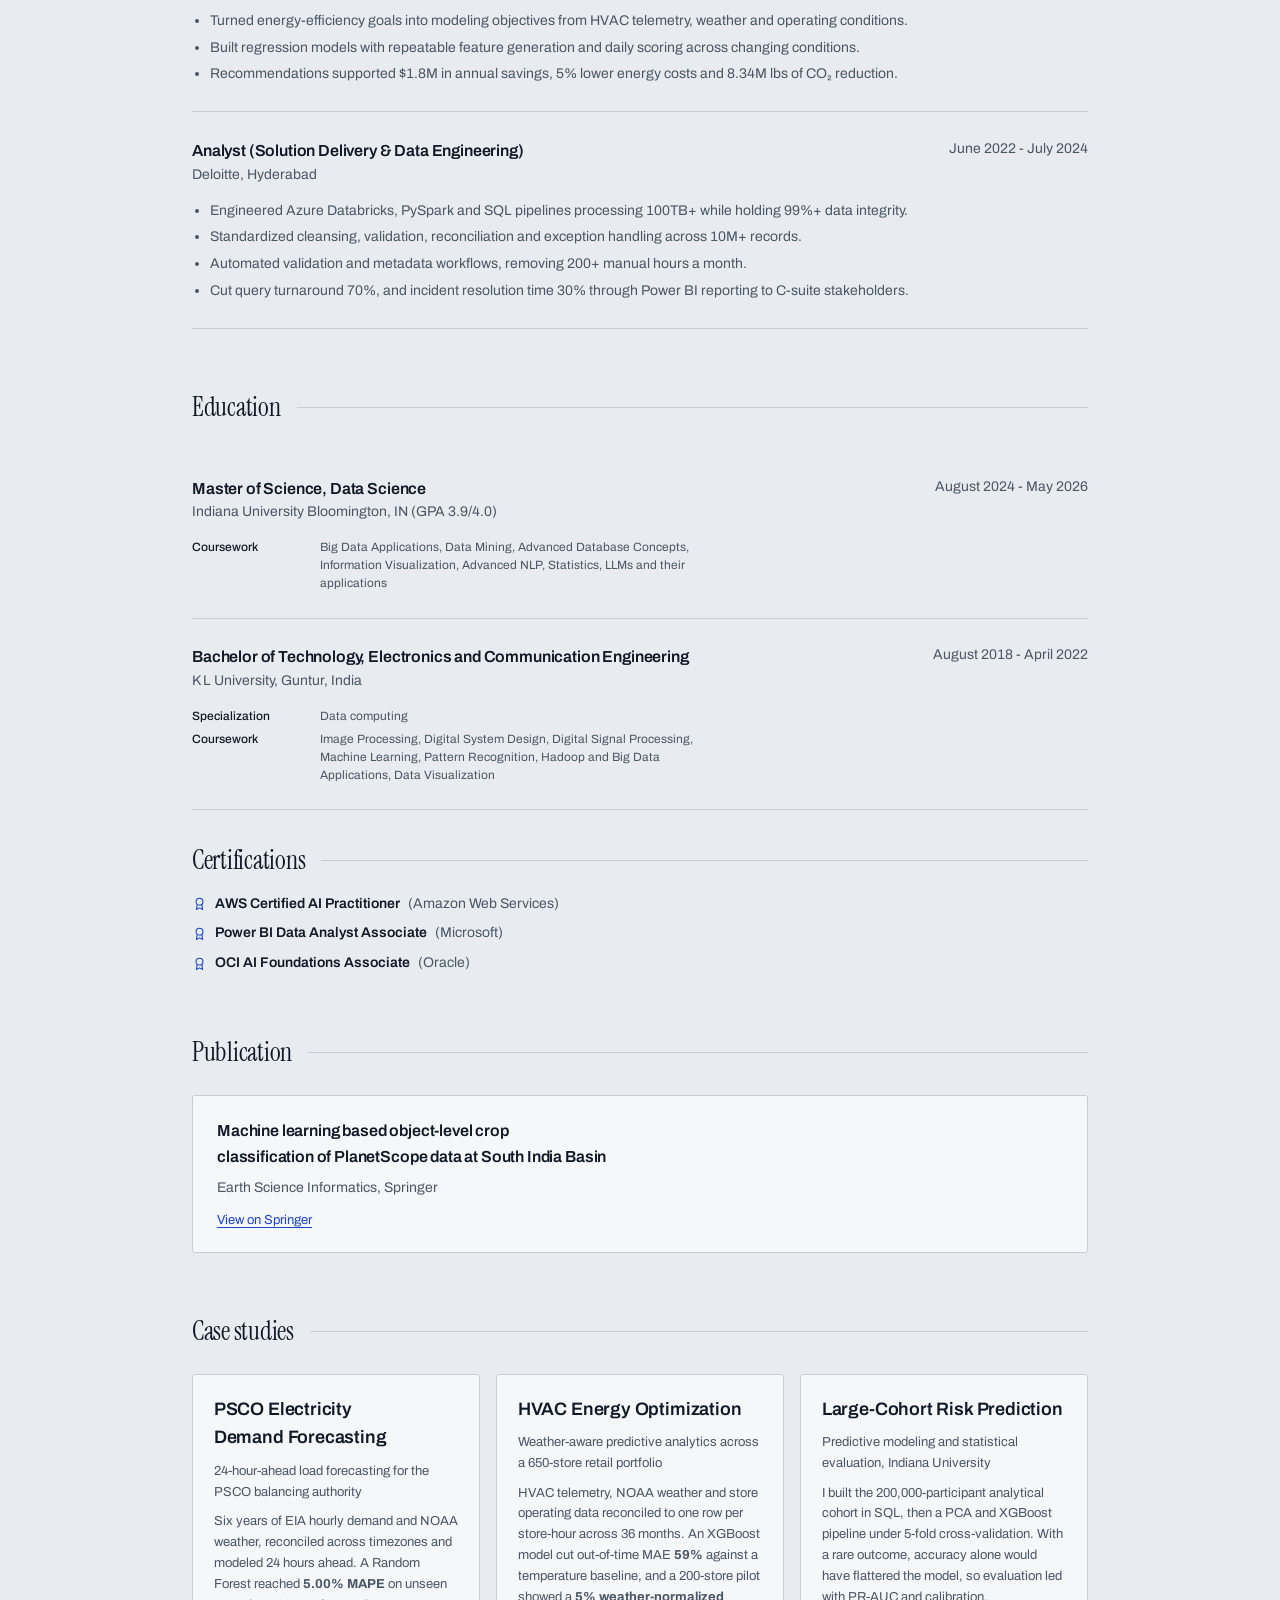
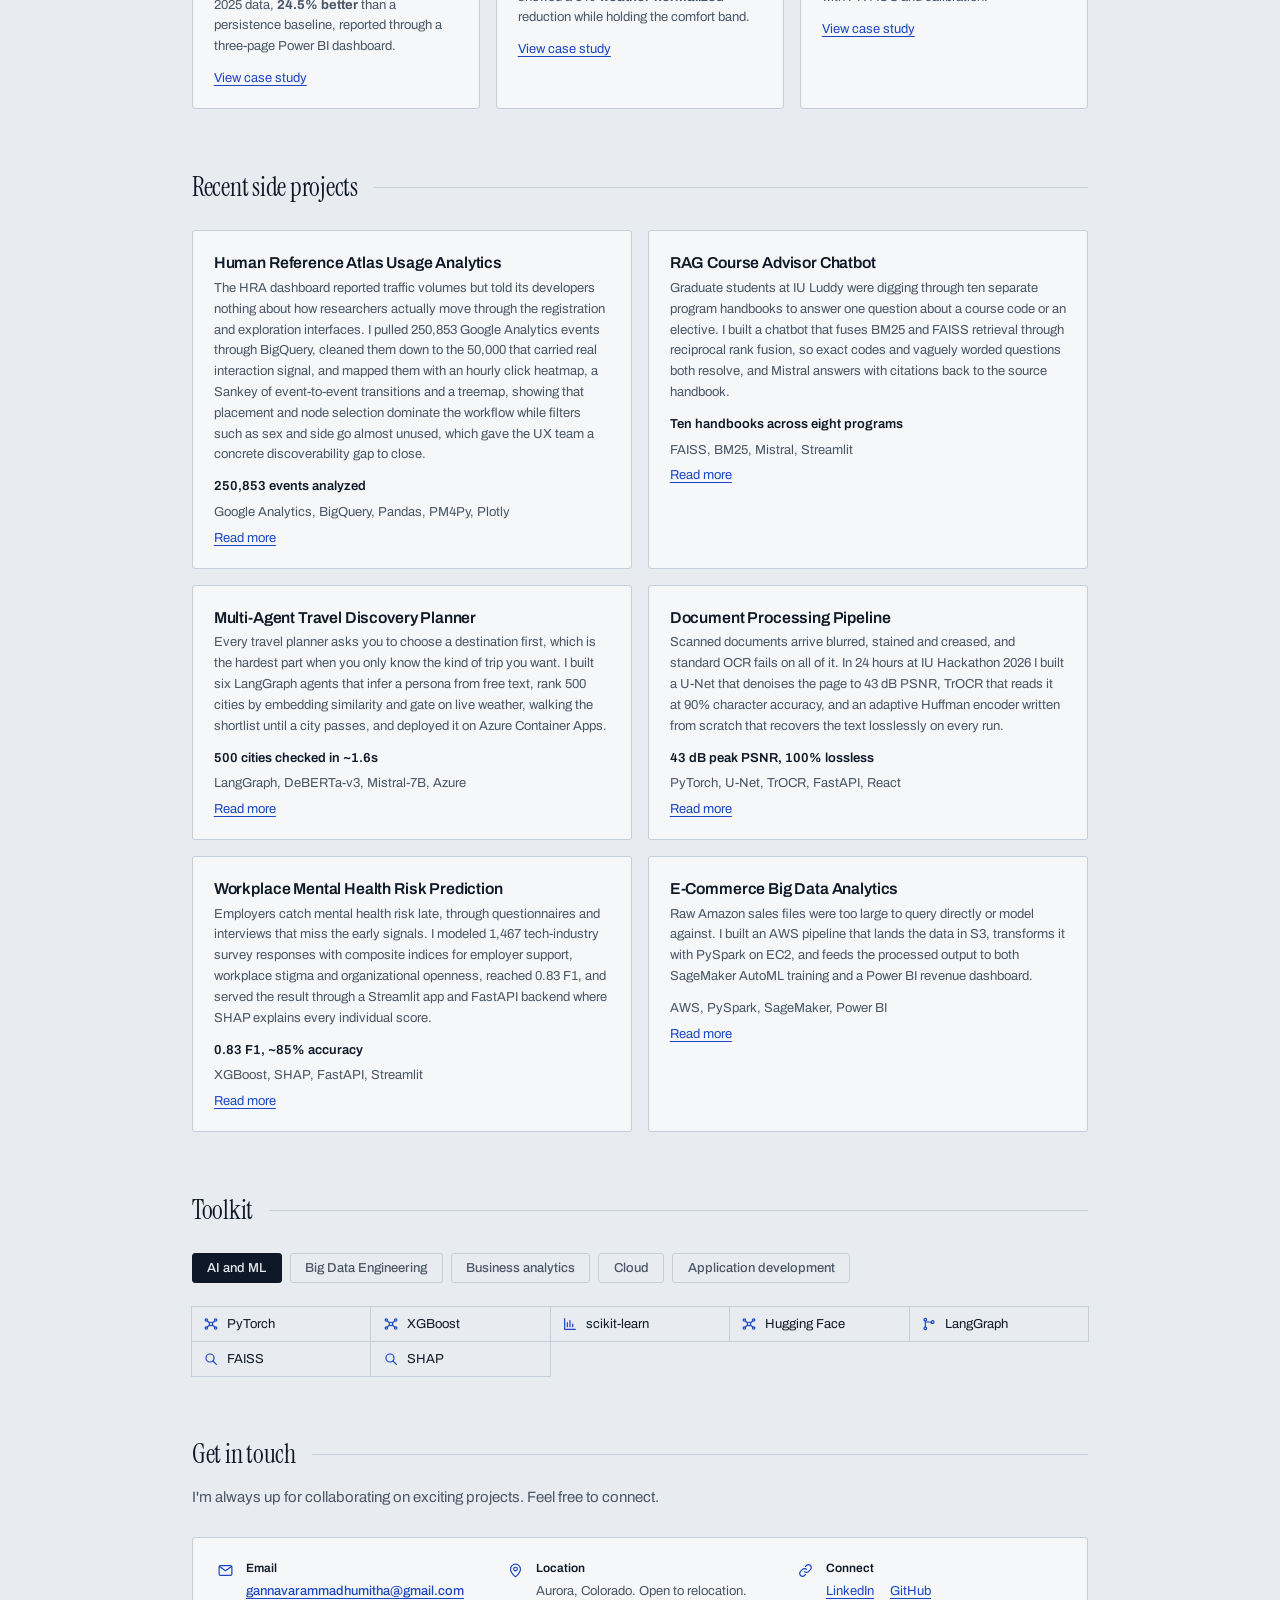
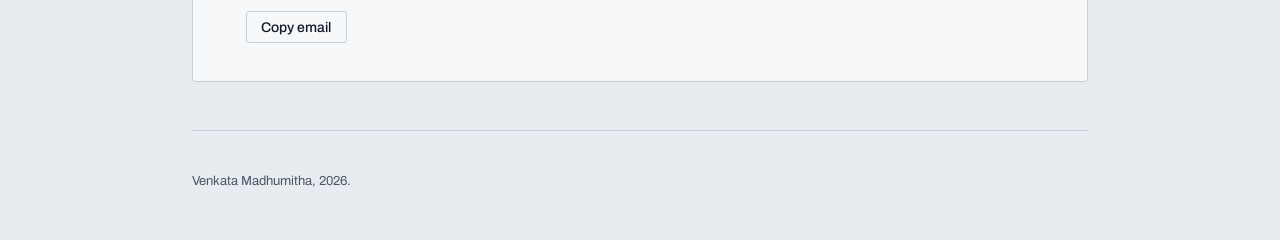
==== commit 2801c2c8: "Rewrite About around the energy and operational-data through-line Names the concrete work (balancing" ====
--- a/index.html
+++ b/index.html
@@ -59,7 +59,8 @@
     <div class="aboutrow">
       <div class="prose">
         <p>I'm a data scientist who works end to end. I start from the business question, build the pipeline and the model that answer it, and finish with the dashboard and the recommendation the people responsible can act on.</p>
-        <p>Most of that work has been operational data at scale: energy demand and HVAC telemetry, fleet and asset records, and <strong>100TB+</strong> through Databricks pipelines at <strong>Deloitte</strong>. What matters to me is whether a result holds up once it ships, which means a baseline the model has to beat and findings a non-technical stakeholder can follow and act on.</p>
+        <p>Most of that work has been energy and operational data. I've forecast 24-hour-ahead load for a Colorado balancing authority, modeled HVAC energy across roughly <strong>650 retail stores</strong>, analysed fleet and asset telemetry, and engineered <strong>100TB+</strong> through Azure Databricks pipelines at <strong>Deloitte</strong>. A year of predictive modeling at <strong>Indiana University</strong> taught me how much of a model's credibility sits in the evaluation rather than the algorithm.</p>
+        <p>What I care about is whether a result survives contact with reality: a baseline the model has to beat, a counterfactual that separates a real saving from a mild winter, and findings a non-technical stakeholder can follow and challenge. Outside work I build with LLMs, mostly retrieval systems and multi-agent workflows.</p>
       </div>
       <figure class="portrait">
         <span class="pframe">
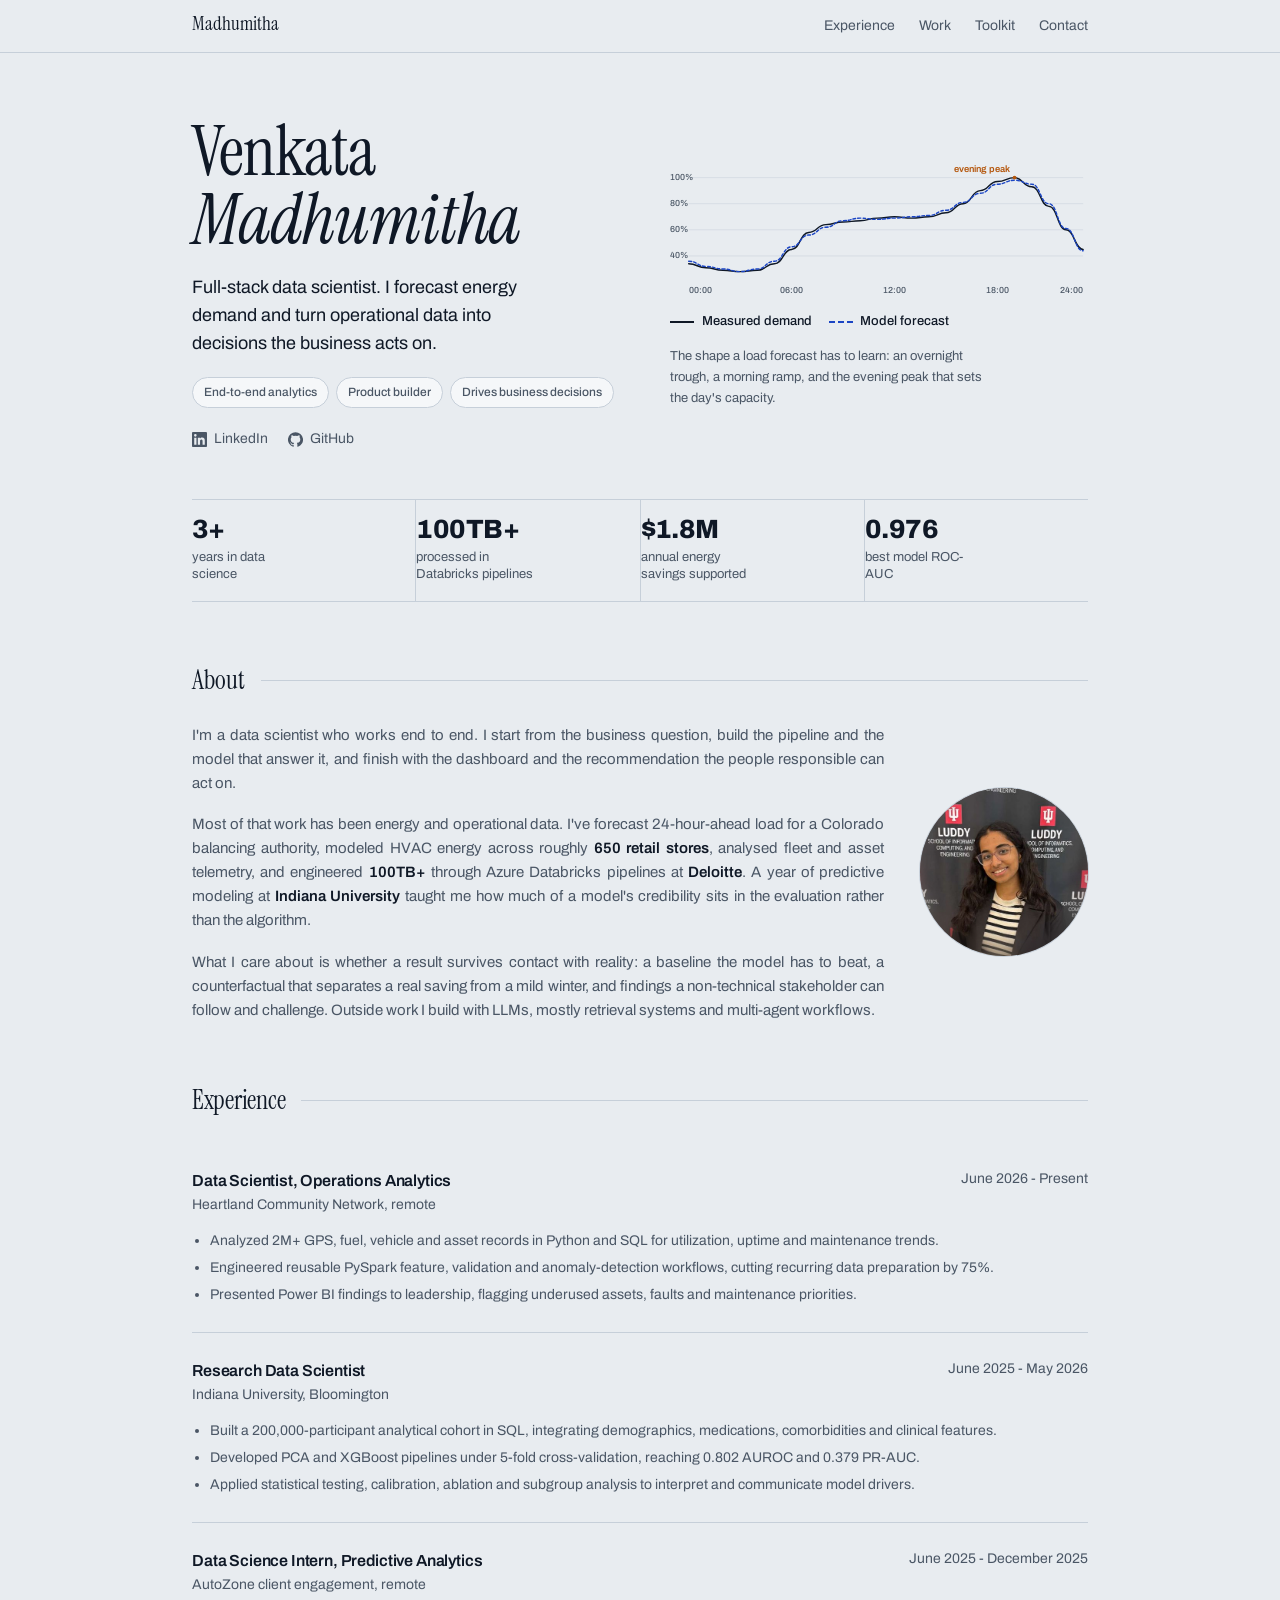
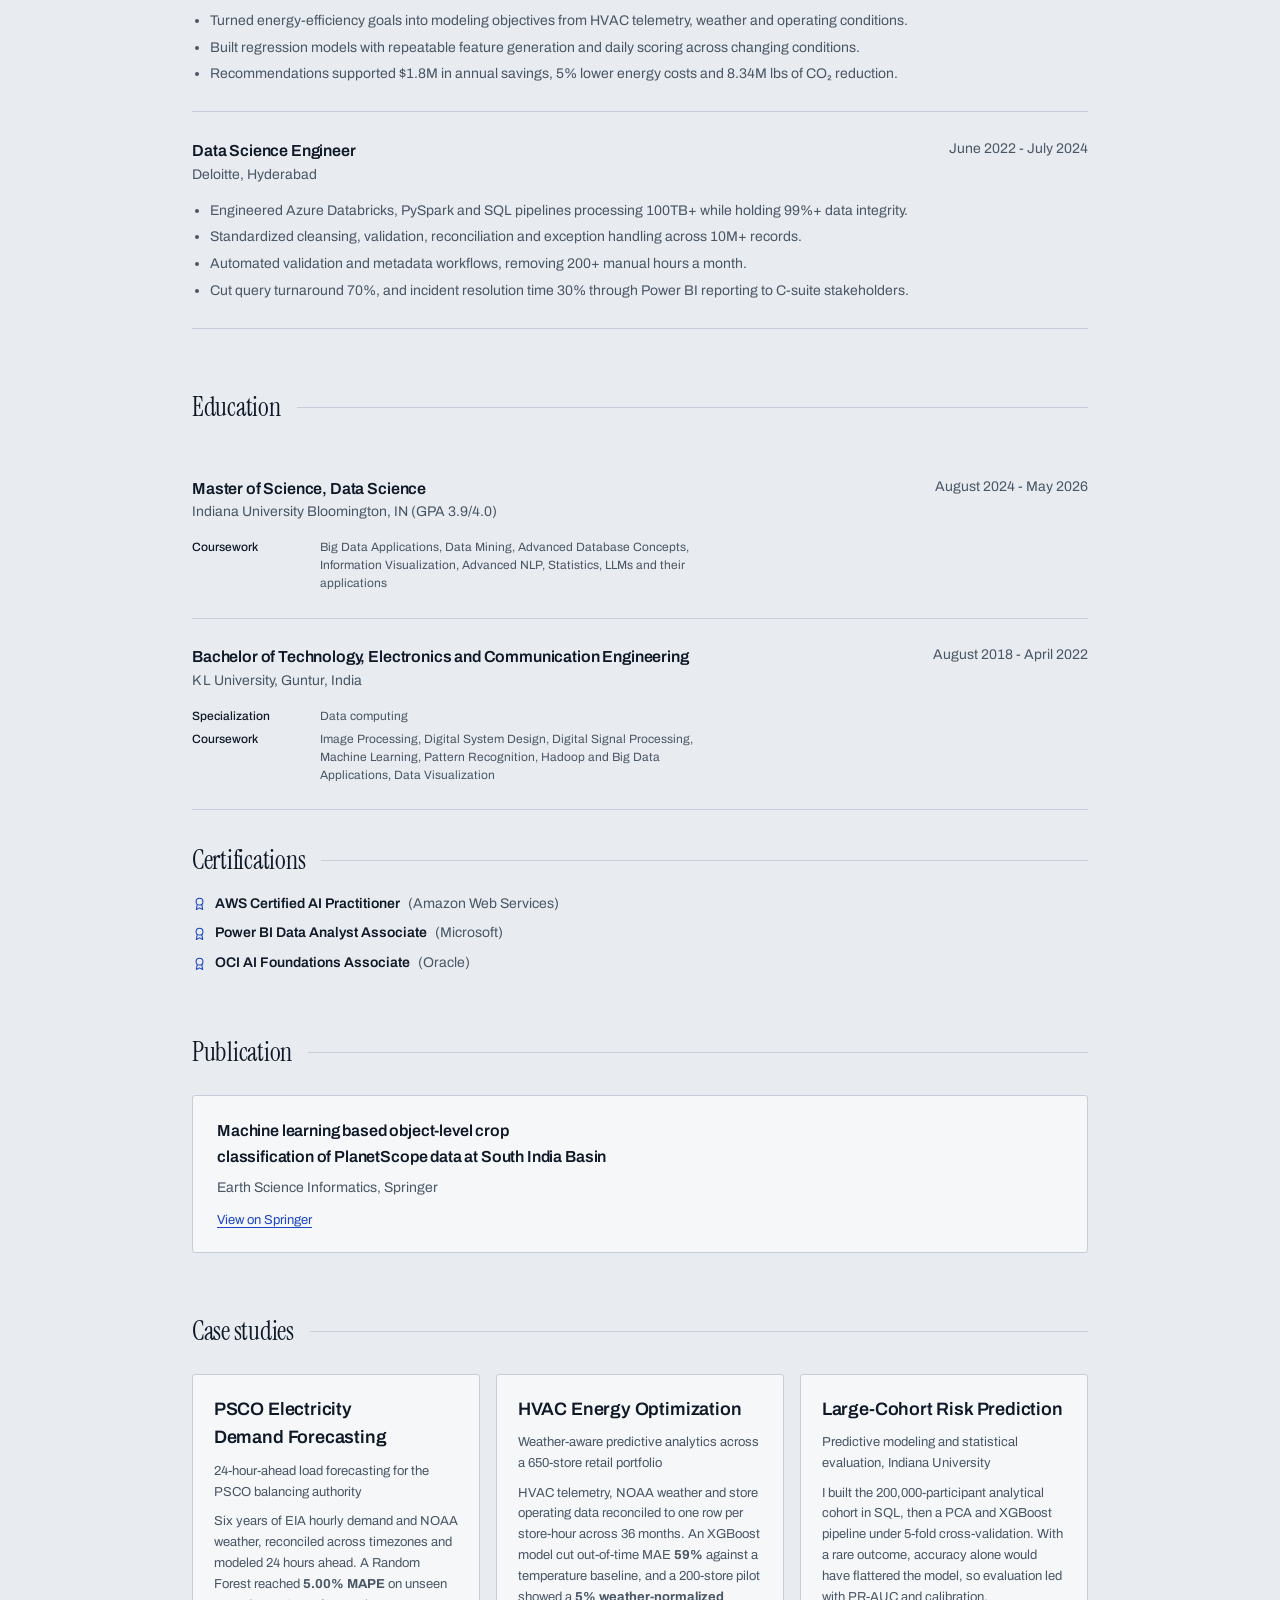
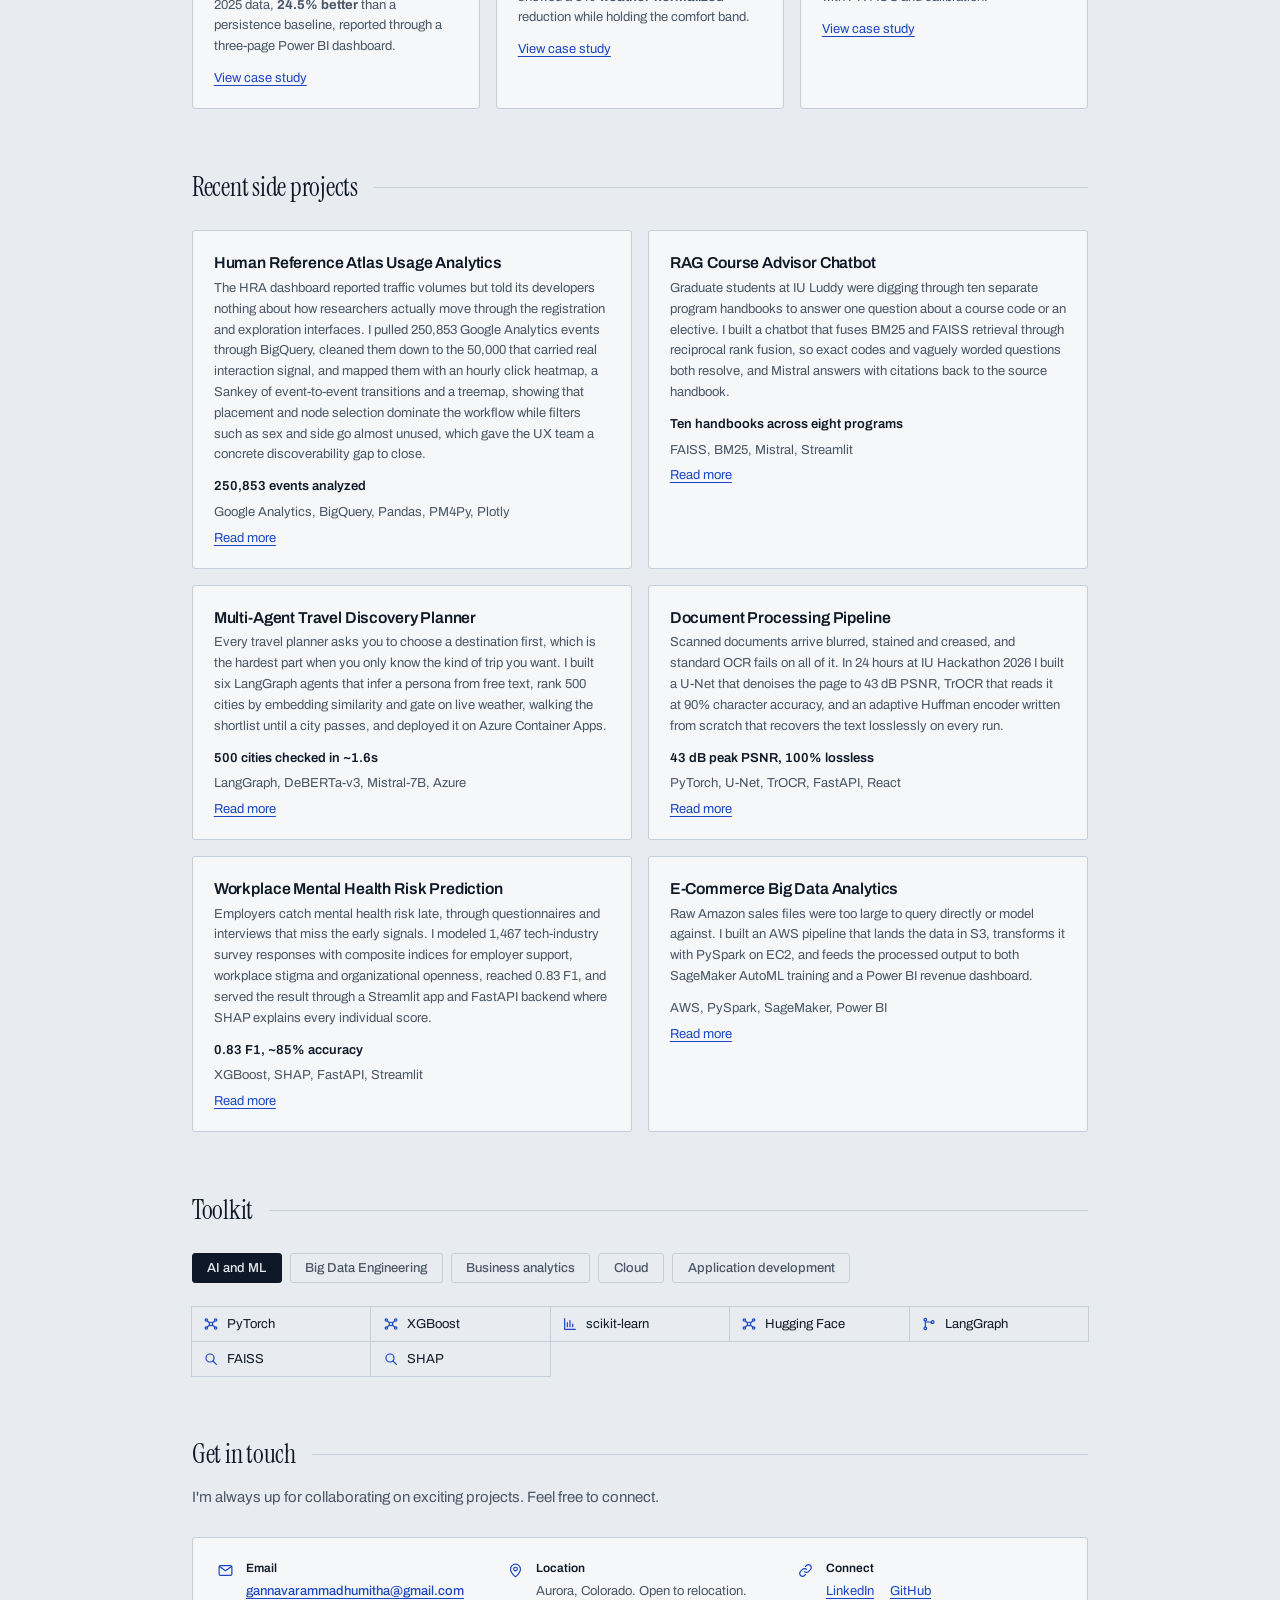
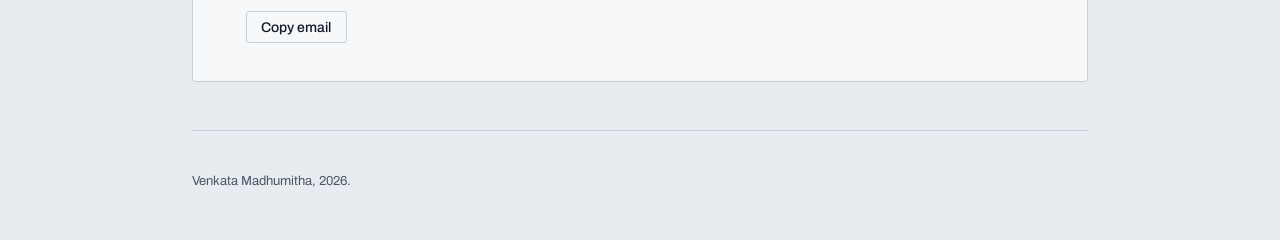
==== commit fea90bfa: "Use the resume's job titles Data Scientist Operations Analytics, Research Data Scientist, Data Scien" ====
--- a/index.html
+++ b/index.html
@@ -74,7 +74,7 @@
   <section id="roles">
     <div class="titleblock"><h2>Experience</h2></div>
     <div class="role">
-      <div><h3>Senior Consultant (operations analytics)</h3><p class="co">Heartland Community Network, remote</p></div>
+      <div><h3>Data Scientist, Operations Analytics</h3><p class="co">Heartland Community Network, remote</p></div>
       <div class="when">June 2026 - Present</div>
       <ul>
         <li>Analyzed 2M+ GPS, fuel, vehicle and asset records in Python and SQL for utilization, uptime and maintenance trends.</li>
@@ -83,7 +83,7 @@
       </ul>
     </div>
     <div class="role">
-      <div><h3>Data scientist</h3><p class="co">Indiana University, Bloomington</p></div>
+      <div><h3>Research Data Scientist</h3><p class="co">Indiana University, Bloomington</p></div>
       <div class="when">June 2025 - May 2026</div>
       <ul>
         <li>Built a 200,000-participant analytical cohort in SQL, integrating demographics, medications, comorbidities and clinical features.</li>
@@ -92,7 +92,7 @@
       </ul>
     </div>
     <div class="role">
-      <div><h3>Data Science Intern</h3><p class="co">AutoZone client engagement, remote</p></div>
+      <div><h3>Data Science Intern, Predictive Analytics</h3><p class="co">AutoZone client engagement, remote</p></div>
       <div class="when">June 2025 - December 2025</div>
       <ul>
         <li>Turned energy-efficiency goals into modeling objectives from HVAC telemetry, weather and operating conditions.</li>
@@ -101,7 +101,7 @@
       </ul>
     </div>
     <div class="role">
-      <div><h3>Analyst (Solution Delivery &amp; Data Engineering)</h3><p class="co">Deloitte, Hyderabad</p></div>
+      <div><h3>Data Science Engineer</h3><p class="co">Deloitte, Hyderabad</p></div>
       <div class="when">June 2022 - July 2024</div>
       <ul>
         <li>Engineered Azure Databricks, PySpark and SQL pipelines processing 100TB+ while holding 99%+ data integrity.</li>
--- a/style.css
+++ b/style.css
@@ -220,7 +220,7 @@
 .casehead h1 { font: 400 clamp(1.9rem, 4.6vw, 3rem)/1.06 var(--serif); letter-spacing: -0.015em; max-width: 20ch; }
 .casehead .field { color: var(--ink-2); font-size: 0.9375rem; }
 .lede { font-size: 1rem; line-height: 1.6; max-width: 62ch; }
-.casemeta { display: grid; grid-template-columns: repeat(4, minmax(0, 1fr)); gap: 1px; background: var(--rule); border-block: 1px solid var(--rule); margin-bottom: 0.5rem; }
+.casemeta { display: grid; grid-template-columns: repeat(3, minmax(0, 1fr)); gap: 1px; background: var(--rule); border-block: 1px solid var(--rule); margin-bottom: 0.5rem; }
 .casemeta div { background: var(--paper); padding: 0.9rem 0.6rem 0.9rem 0; }
 .casemeta b { display: block; font-size: 0.7rem; font-weight: 600; letter-spacing: 0.02em; }
 .casemeta span { display: block; color: var(--ink-2); font-size: 0.8125rem; margin-top: 0.2rem; line-height: 1.35; }
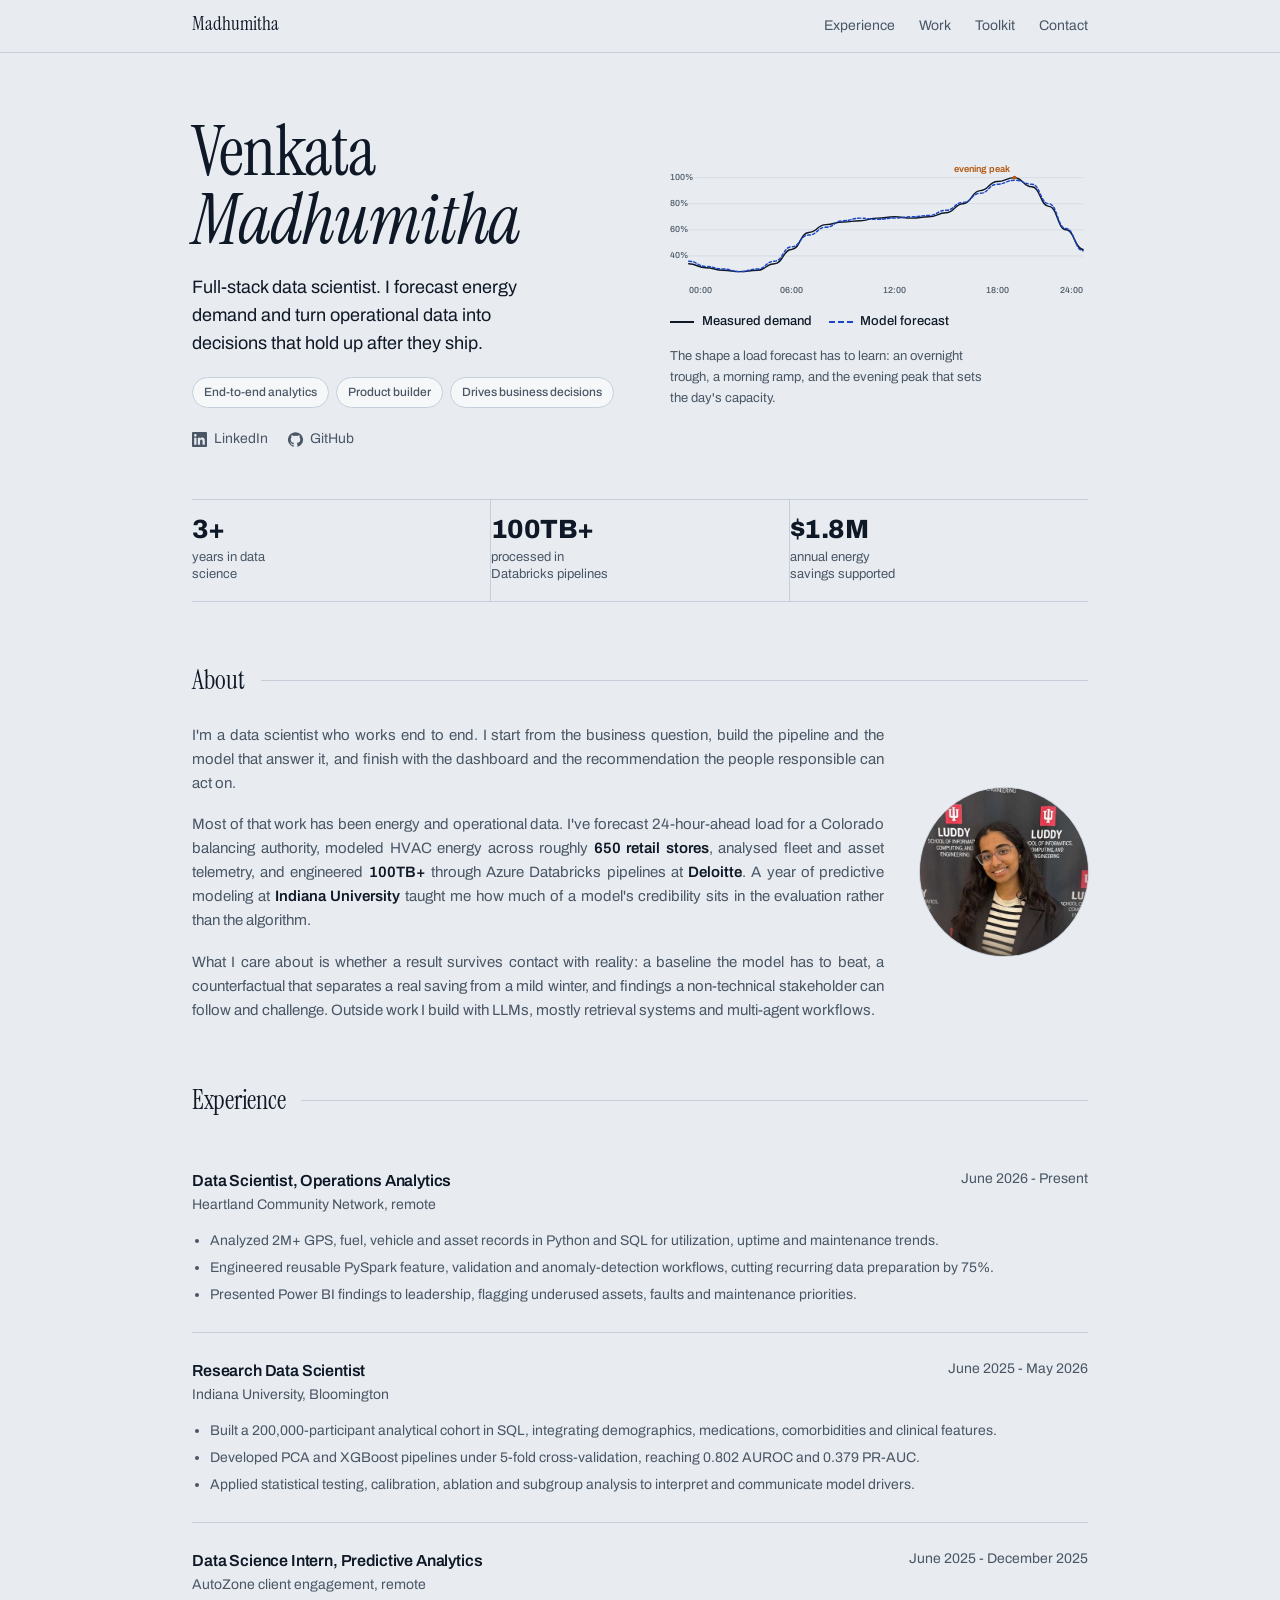
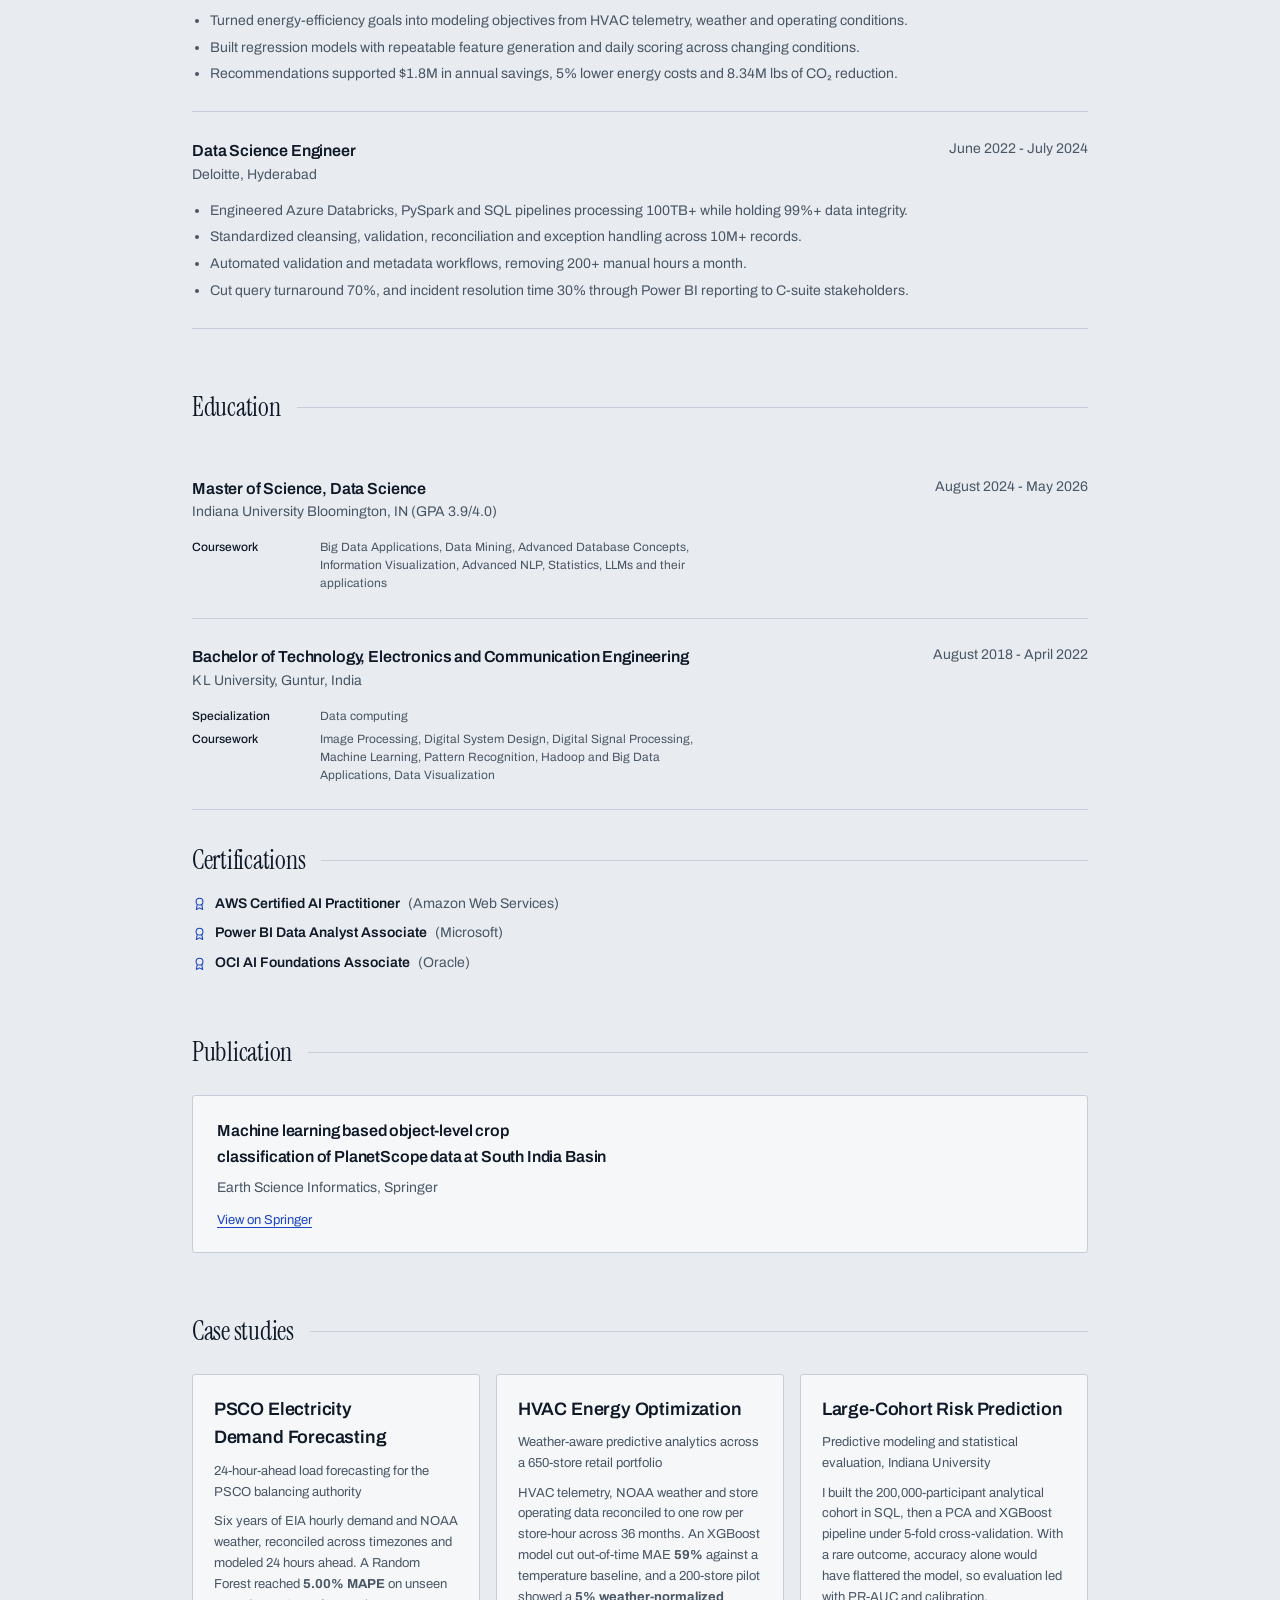
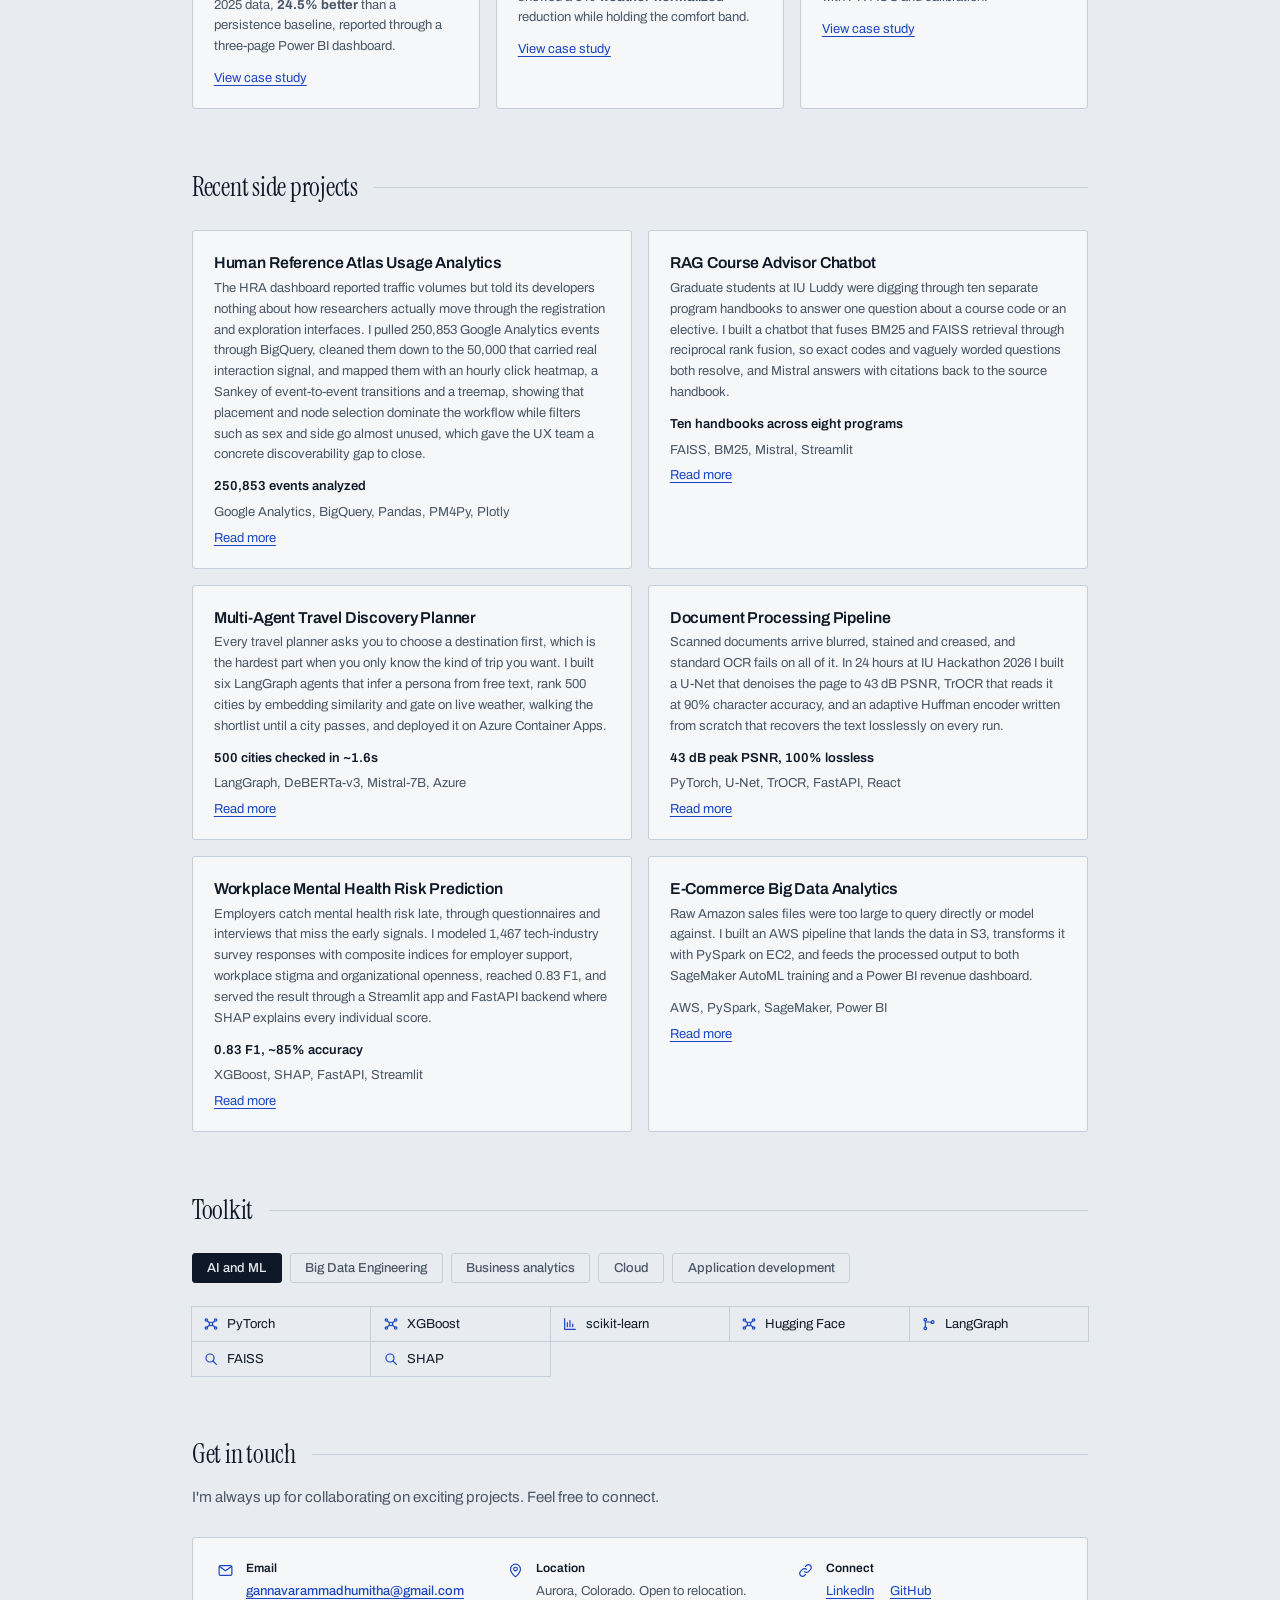
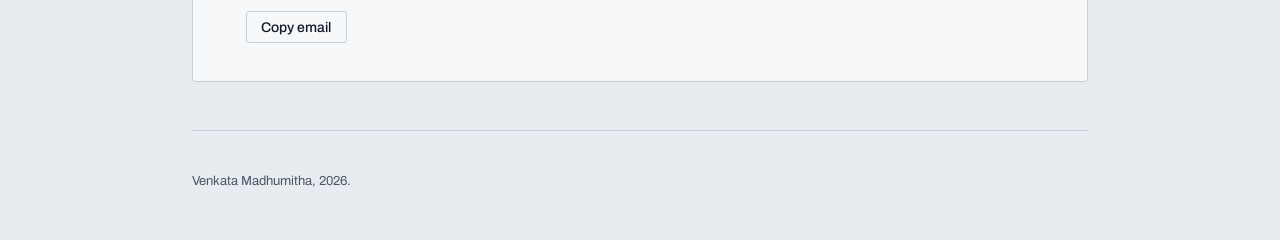
==== commit b859699c: "Drop the orphaned ROC-AUC stat and rework the intro line The 0.976 figure came from a project no lon" ====
--- a/index.html
+++ b/index.html
@@ -27,7 +27,7 @@
   <div class="herorow">
     <div class="open">
       <h1>Venkata<br><em>Madhumitha</em></h1>
-      <p class="say">Full-stack data scientist. I forecast energy demand and turn operational data into decisions the business acts on.</p>
+      <p class="say">Full-stack data scientist. I forecast energy demand and turn operational data into decisions that hold up after they ship.</p>
       <p class="roles"><span>End-to-end analytics</span><span>Product builder</span><span>Drives business decisions</span></p>
       <p class="where"><a href="https://linkedin.com/in/madhumithagv" target="_blank" rel="noopener"><svg viewBox="0 0 24 24" aria-hidden="true"><path d="M20.45 20.45h-3.56v-5.57c0-1.33-.02-3.04-1.85-3.04-1.85 0-2.14 1.45-2.14 2.94v5.67H9.35V9h3.41v1.56h.05c.48-.9 1.63-1.85 3.37-1.85 3.6 0 4.27 2.37 4.27 5.45v6.29zM5.34 7.43a2.06 2.06 0 1 1 0-4.13 2.06 2.06 0 0 1 0 4.13zM7.12 20.45H3.55V9h3.57v11.45zM22.22 0H1.77C.79 0 0 .77 0 1.72v20.56C0 23.23.79 24 1.77 24h20.45c.98 0 1.78-.77 1.78-1.72V1.72C24 .77 23.2 0 22.22 0z"/></svg><span>LinkedIn</span></a><a href="https://github.com/madhumitha-gv" target="_blank" rel="noopener"><svg viewBox="0 0 24 24" aria-hidden="true"><path d="M12 .3a12 12 0 0 0-3.79 23.4c.6.11.82-.26.82-.58v-2.23c-3.34.73-4.04-1.42-4.04-1.42-.55-1.39-1.33-1.76-1.33-1.76-1.09-.74.08-.73.08-.73 1.2.09 1.84 1.24 1.84 1.24 1.07 1.84 2.81 1.31 3.5 1 .1-.78.42-1.31.76-1.61-2.67-.3-5.47-1.33-5.47-5.93 0-1.31.47-2.38 1.24-3.22-.14-.3-.54-1.52.1-3.18 0 0 1.01-.32 3.3 1.23a11.5 11.5 0 0 1 6 0c2.29-1.55 3.3-1.23 3.3-1.23.64 1.66.24 2.88.12 3.18a4.65 4.65 0 0 1 1.23 3.22c0 4.61-2.8 5.63-5.48 5.92.42.36.81 1.1.81 2.22v3.29c0 .32.21.7.82.58A12 12 0 0 0 12 .3z"/></svg><span>GitHub</span></a></p>
     </div>
@@ -51,7 +51,6 @@
     <div><b>3+</b><span>years in data science</span></div>
     <div><b>100TB+</b><span>processed in Databricks pipelines</span></div>
     <div><b>$1.8M</b><span>annual energy savings supported</span></div>
-    <div><b>0.976</b><span>best model ROC-AUC</span></div>
   </div>
 
   <section id="about">
--- a/style.css
+++ b/style.css
@@ -88,7 +88,7 @@
 .key .f i { border-top-style: dashed; border-color: var(--signal); }
 
 /* Readout strip */
-.readout { display: grid; grid-template-columns: repeat(4, 1fr); gap: 1px; background: var(--rule); border-block: 1px solid var(--rule); margin-block: 0.5rem 0; }
+.readout { display: grid; grid-template-columns: repeat(3, 1fr); gap: 1px; background: var(--rule); border-block: 1px solid var(--rule); margin-block: 0.5rem 0; }
 .readout div { background: var(--paper); padding: 1.1rem 0.5rem 1.1rem 0; }
 .readout b { display: block; font: 800 clamp(1.25rem, 2.7vw, 1.65rem)/1 var(--sans); letter-spacing: -0.02em; }
 .readout span { display: block; margin-top: 0.35rem; color: var(--ink-2); font-size: 0.8125rem; line-height: 1.3; max-width: 17ch; }
@@ -191,7 +191,7 @@
   .entries, .list { grid-template-columns: 1fr; }
 }
 @media (max-width: 760px) {
-  .readout { grid-template-columns: 1fr 1fr; }
+  .readout { grid-template-columns: 1fr; }
   .cinfo { grid-template-columns: 1fr; gap: 1.1rem; }
   .tools { grid-template-columns: repeat(2, 1fr); }
   .tab { font-size: 0.8125rem; padding: 0.4rem 0.7rem; }
